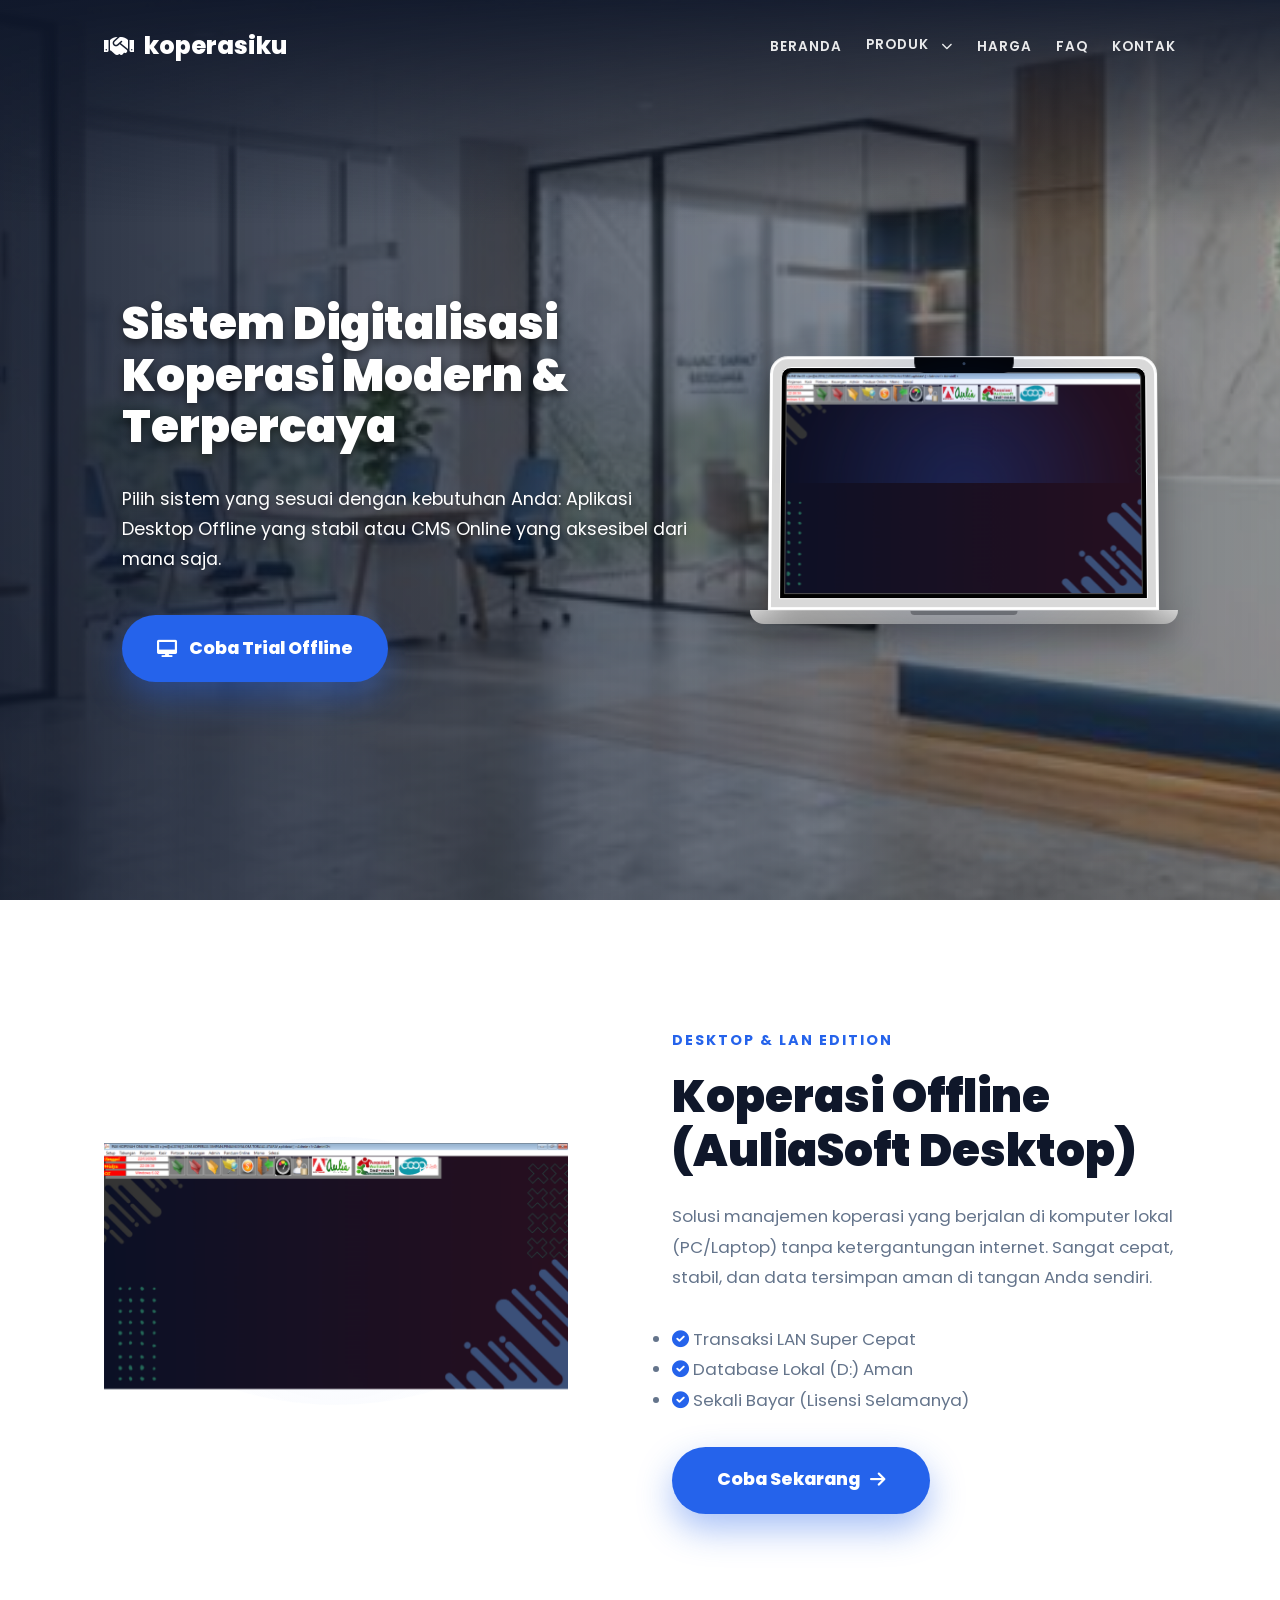
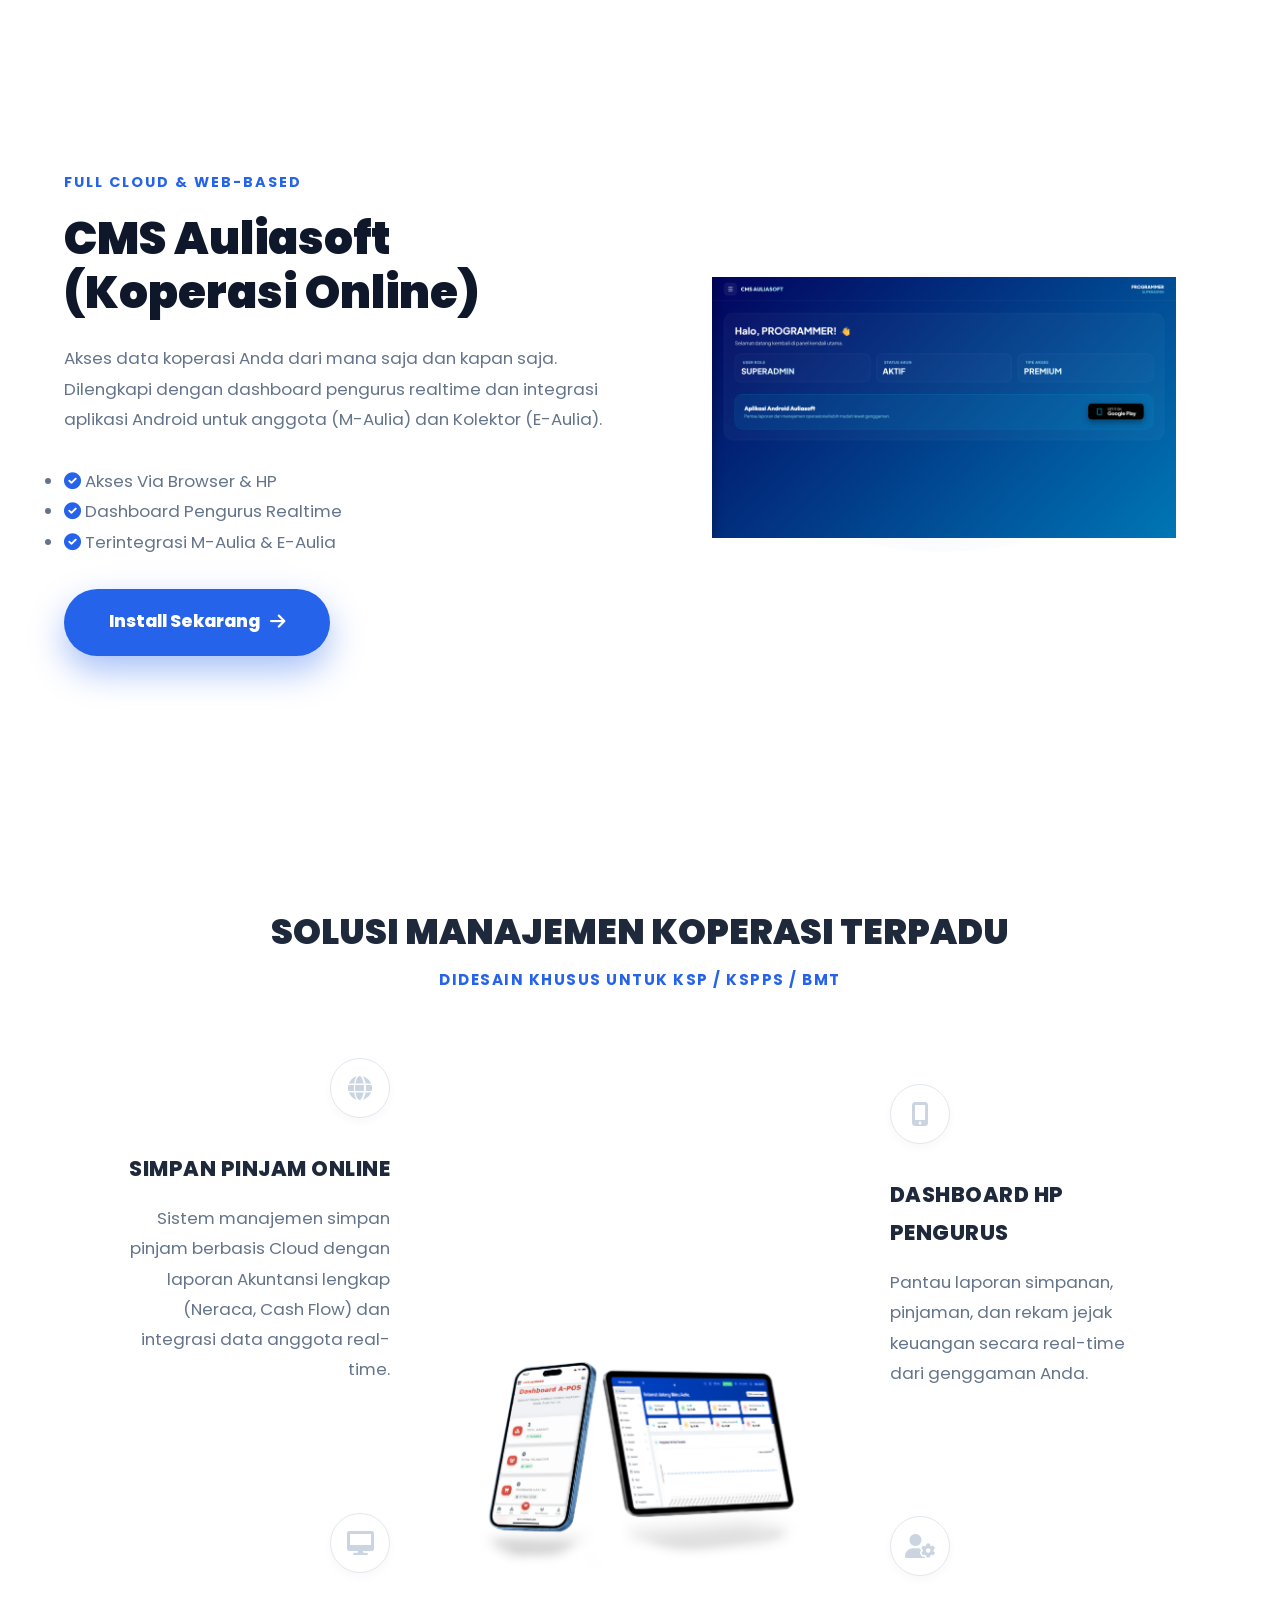
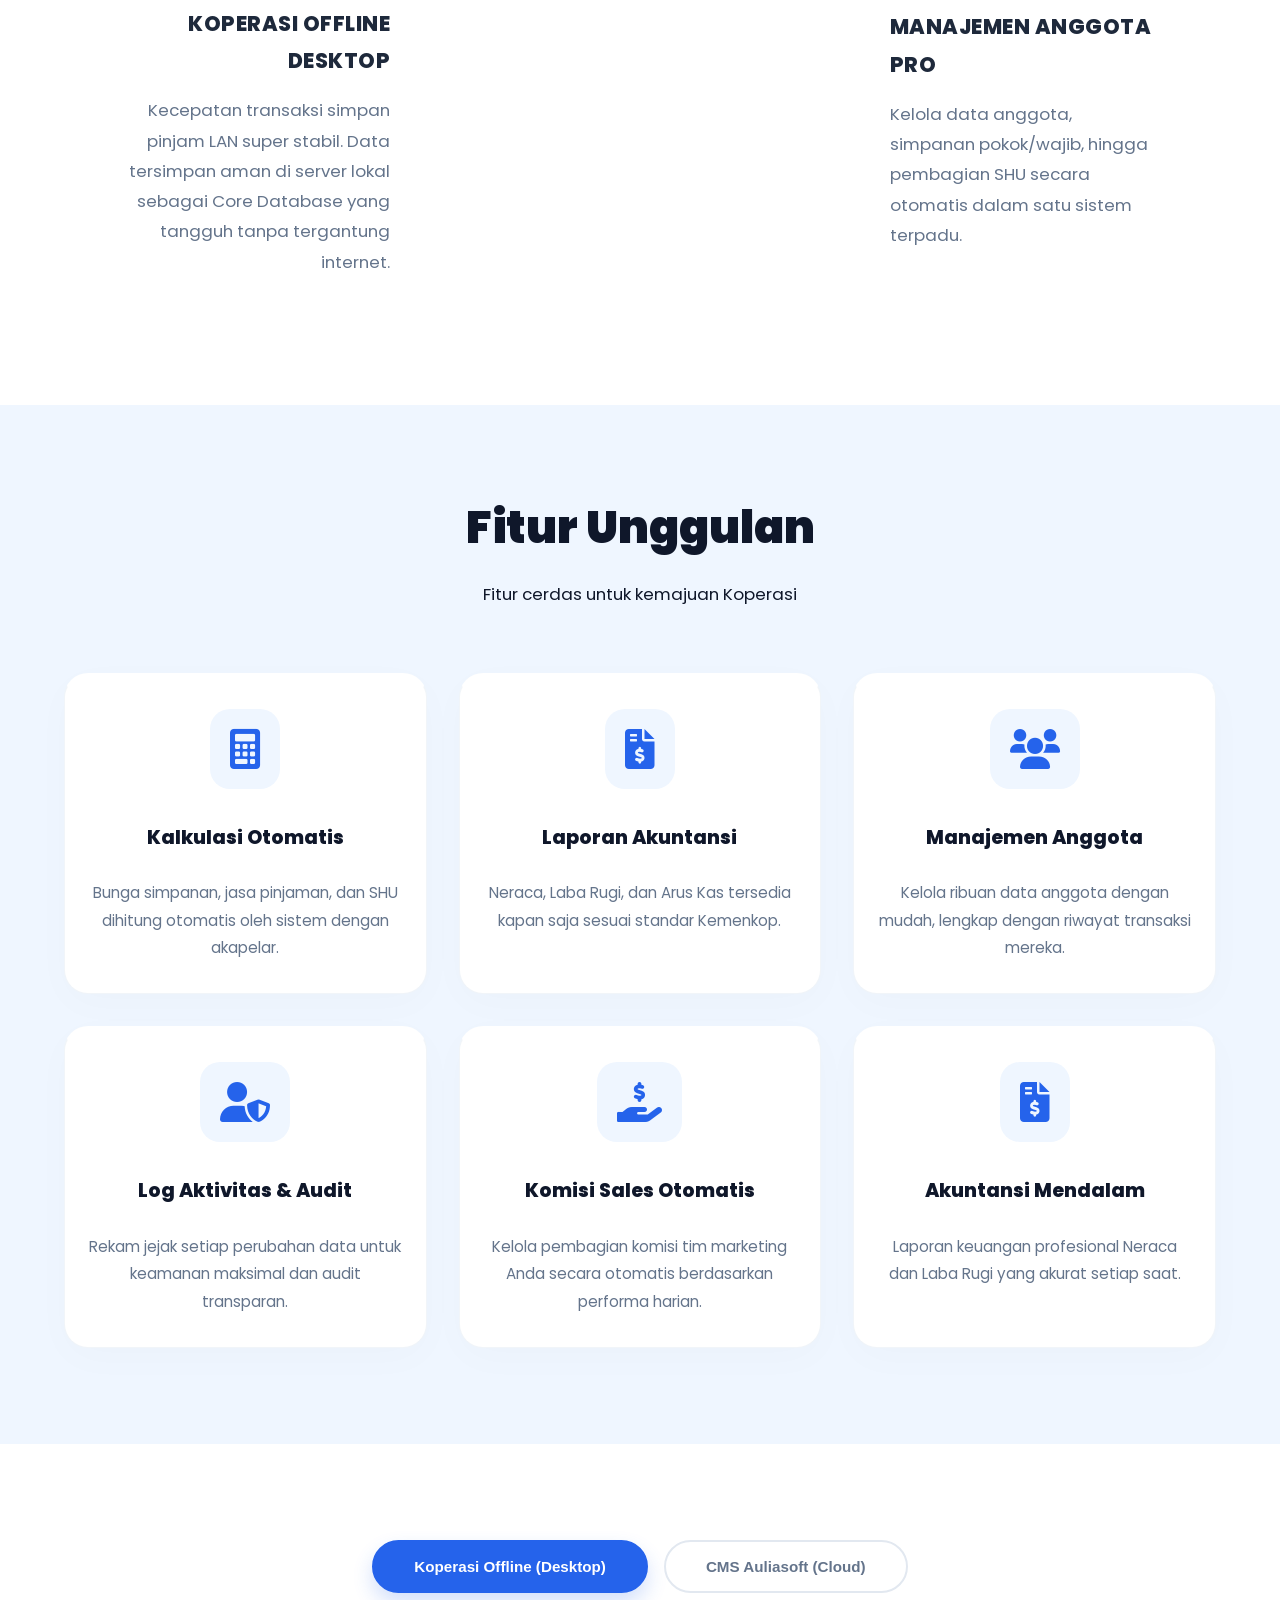
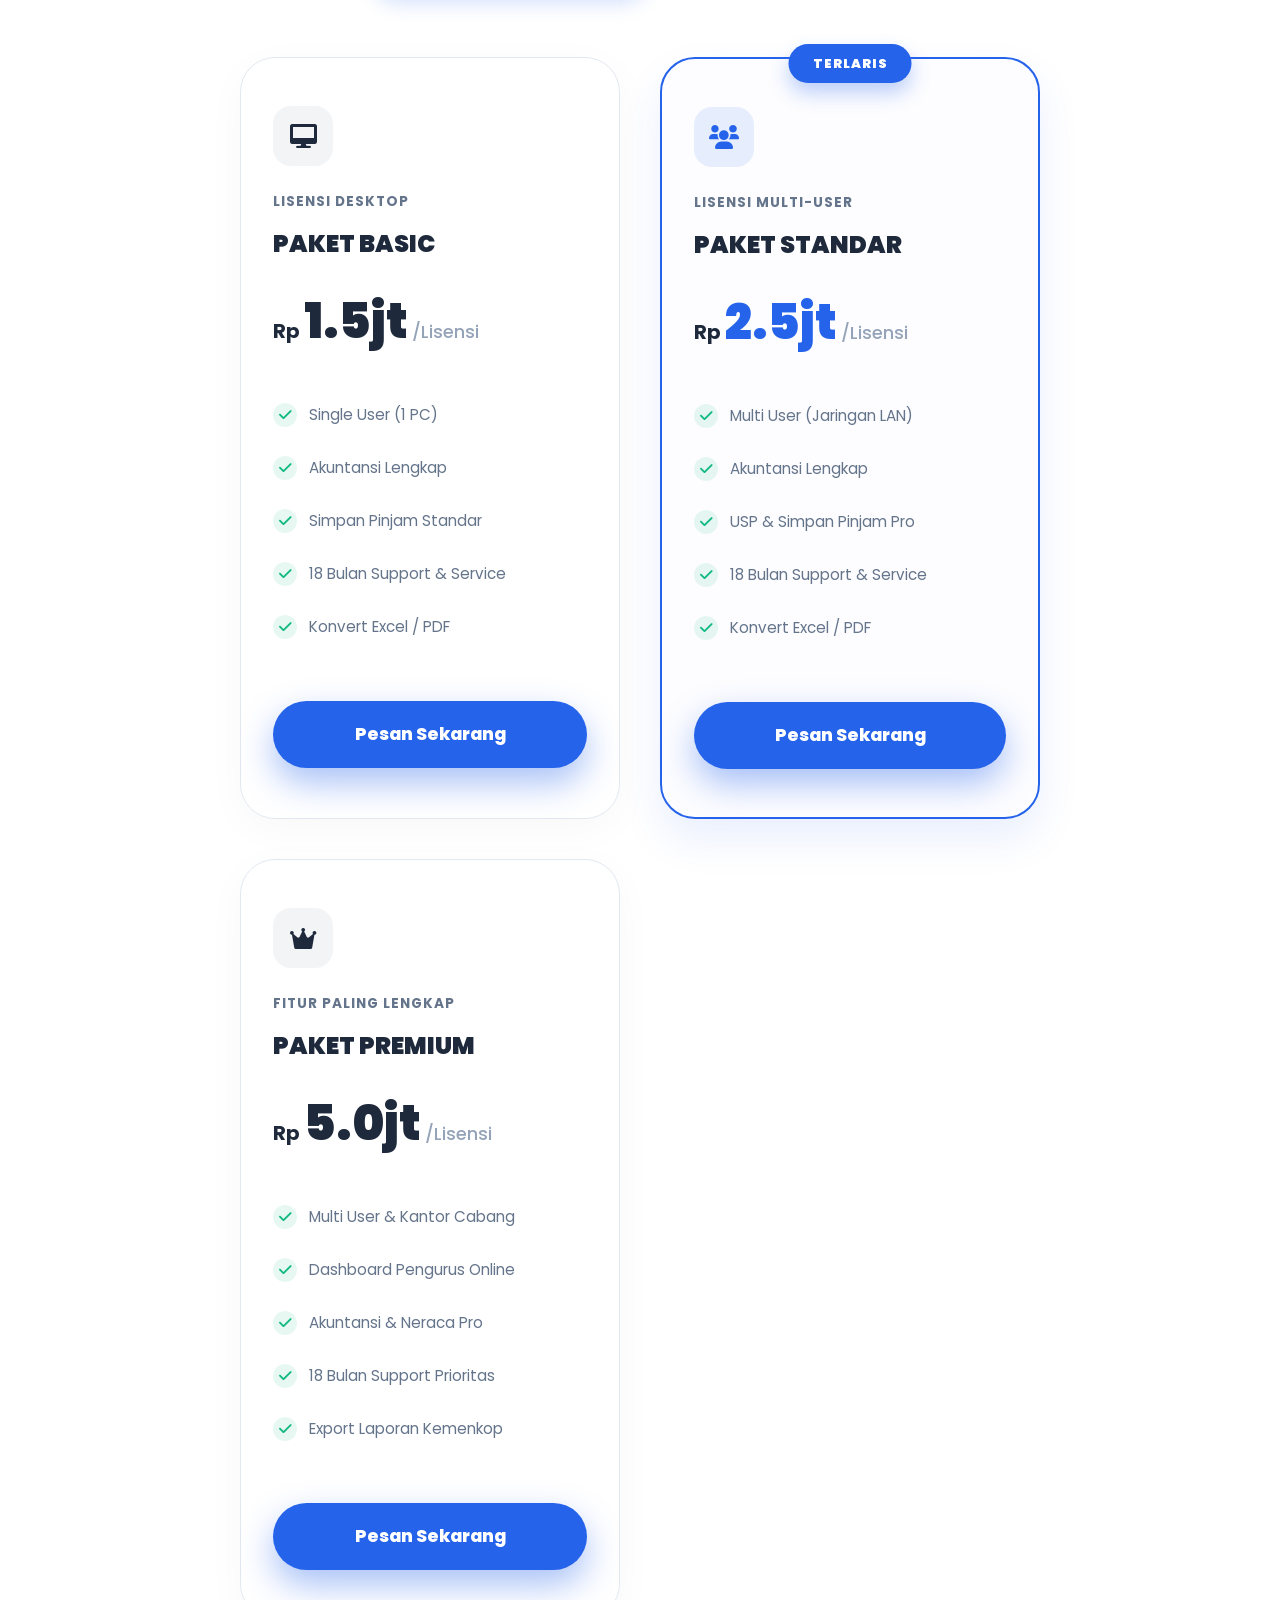
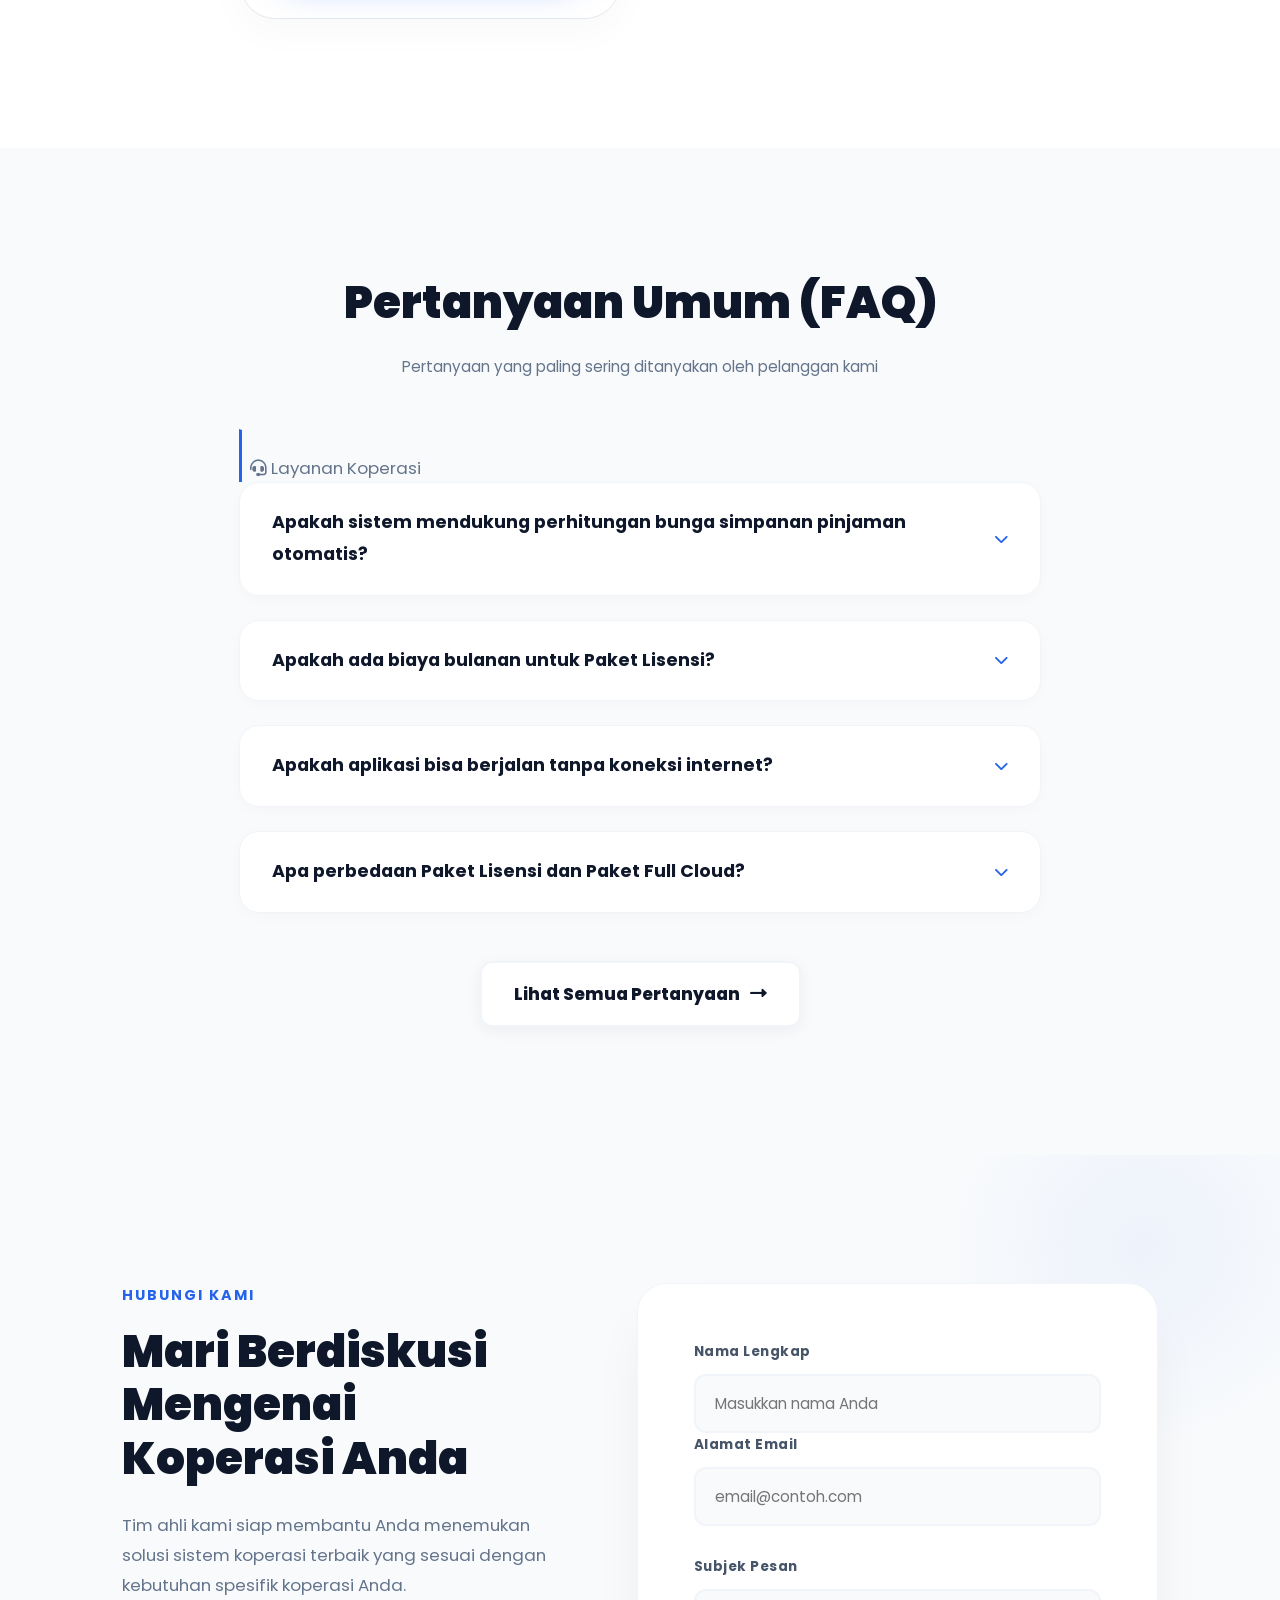
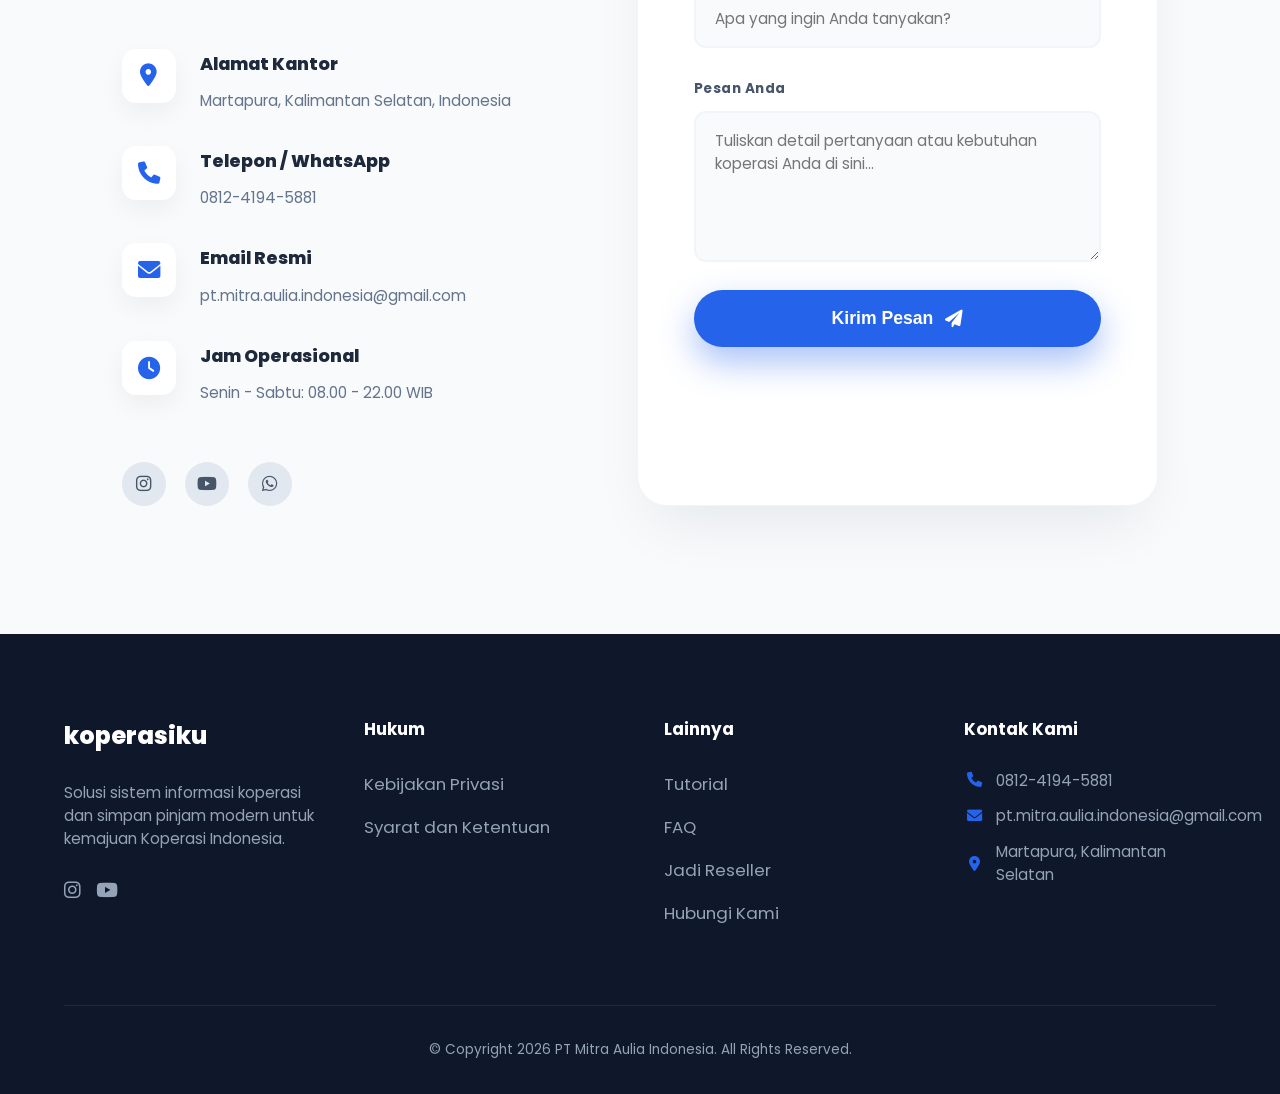
==== index.html @ 4be1fcaf "pembaharuan" ====
<!DOCTYPE html>
<html lang="id">

<head>
  <meta charset="UTF-8" />
  <meta name="viewport" content="width=device-width, initial-scale=1.0" />
  <title>Koperasi Digital - Solusi Manajemen KSP / KSPPS / BMT Modern</title>
  <meta name="description"
    content="Solusi Aplikasi Koperasi No. 1: Sistem Simpan Pinjam Online dan Software Koperasi Offline (Desktop/LAN). Kelola anggota, simpanan, pinjaman, dan laporan keuangan koperasi sesuai standar SAK-EP & Permenkop 2024." />
  <meta name="keywords"
    content="aplikasi koperasi, software simpan pinjam, sistem informasi koperasi, manajemen anggota koperasi, aplikasi bmt syariah, software koperasi terbaik" />
  <link href="https://fonts.googleapis.com/css2?family=Poppins:wght@300;400;500;600;700;800;900&display=swap"
    rel="stylesheet" />
  <link rel="stylesheet" href="https://cdnjs.cloudflare.com/ajax/libs/font-awesome/6.0.0/css/all.min.css" />
  <link rel="stylesheet" href="css/style.css" />
</head>

<body>
  <nav class="navbar navbar-fixed-top">
    <div class="container">
      <div class="navbar-header">
        <a href="#" class="navbar-brand">
          <span class="brand-text"><i class="fas fa-handshake"></i>koperasiku</span>
        </a>
        <div class="mobile-toggle" id="mobile-toggle">
          <i class="fas fa-bars"></i>
        </div>
      </div>

      <div class="collapse navbar-collapse" id="nav-collapse">
        <ul class="nav navbar-nav navbar-right">
          <li><a href="#home">Beranda</a></li>
          <li class="dropdown">
            <a href="#" class="dropdown-toggle" data-toggle="dropdown">Produk <i class="fas fa-chevron-down"></i></a>
            <ul class="dropdown-menu">
              <li><a href="pages/koperasi-offline.html">Koperasi Offline</a></li>
              <li><a href="pages/koperasi-online.html">CMS Auliasoft</a></li>
            </ul>
          </li>
          <li><a href="#harga">Harga</a></li>
          <li><a href="#faq">FAQ</a></li>
          <li><a href="#kontak-form">Kontak</a></li>

        </ul>
      </div>
    </div>
  </nav>

  <!-- Hero Section Redesign -->
  <section class="hero-new" id="home">
    <div class="hero-overlay"></div>
    <div class="container hero-container">
      <div class="hero-text-side">
        <h1 class="fade-in">Sistem Digitalisasi Koperasi Modern & Terpercaya</h1>
        <p class="fade-in delay-1">Pilih sistem yang sesuai dengan kebutuhan Anda: Aplikasi Desktop Offline yang stabil
          atau CMS Online yang aksesibel dari mana saja.</p>
        <div class="hero-btns fade-in delay-2" style="display: flex; gap: 20px; flex-wrap: wrap; margin-top: 1rem;">

          <a href="pages/koperasi-offline.html" class="btn-primary-glow" style="padding: 1.1rem 2.2rem;">
            <i class="fas fa-desktop"></i>
            <span>Coba Trial Offline</span>
          </a>
        </div>
      </div>
      <div class="hero-mockup-side fade-in delay-3">
        <div class="hero-mockup-hero">
          <div class="premium-laptop">
            <div class="laptop-screen">
              <div class="laptop-notch">
                <div class="laptop-camera"></div>
              </div>
              <div class="laptop-bezel">
                <div class="laptop-display">
                  <img src="img/offline-apps.png" alt="AuliaSoft Koperasi Offline Display">
                </div>
              </div>
            </div>
            <div class="laptop-base"></div>
            <div class="ambient-glow"></div>
          </div>
        </div>
      </div>
    </div>
  </section>

  <!-- Offline Section -->
  <section id="offline" class="split-section">
    <div class="container-flex">
      <div class="content-half fade-in">
        <div class="image-wrapper">
          <img src="img/offline-apps.png" alt="Aplikasi Koperasi Offline Desktop" class="mockup-isometric">
        </div>
      </div>
      <div class="content-half fade-in">
        <span class="section-subtitle">Desktop & LAN Edition</span>
        <h2 class="section-title">Koperasi Offline (AuliaSoft Desktop)</h2>
        <p>Solusi manajemen koperasi yang berjalan di komputer lokal (PC/Laptop) tanpa ketergantungan internet. Sangat
          cepat, stabil, dan data tersimpan aman di tangan Anda sendiri.
        </p>
        <ul class="list-check" style="margin-bottom: 2rem; color: #64748b;">
          <li><i class="fas fa-check-circle" style="color: var(--primary-color);"></i> Transaksi LAN Super Cepat</li>
          <li><i class="fas fa-check-circle" style="color: var(--primary-color);"></i> Database Lokal (D:) Aman</li>
          <li><i class="fas fa-check-circle" style="color: var(--primary-color);"></i> Sekali Bayar (Lisensi Selamanya)
          </li>
        </ul>
        <a href="pages/koperasi-offline.html" class="btn-primary-glow"
          style="background: var(--primary-color); color: white; padding: 1.1rem 2.8rem; border-radius: 50px; font-weight: 800; text-decoration: none; display: inline-flex; align-items: center; gap: 10px;">
          <span>Coba Sekarang</span>
          <i class="fas fa-arrow-right"></i>

        </a>
      </div>
    </div>
  </section>
  <section id="online" class="split-section" style="background: white;">
    <div class="container-flex">
      <div class="content-half fade-in">
        <span class="section-subtitle">Full Cloud & Web-Based</span>
        <h2 class="section-title">CMS Auliasoft (Koperasi Online)</h2>
        <p>Akses data koperasi Anda dari mana saja dan kapan saja. Dilengkapi dengan dashboard pengurus realtime dan
          integrasi aplikasi Android untuk anggota (M-Aulia) dan Kolektor (E-Aulia).
        </p>
        <ul class="list-check" style="margin-bottom: 2rem; color: #64748b;">
          <li><i class="fas fa-check-circle" style="color: var(--secondary-color);"></i> Akses Via Browser & HP</li>
          <li><i class="fas fa-check-circle" style="color: var(--secondary-color);"></i> Dashboard Pengurus Realtime
          </li>
          <li><i class="fas fa-check-circle" style="color: var(--secondary-color);"></i> Terintegrasi M-Aulia & E-Aulia
          </li>
        </ul>
        <a href="https://play.google.com/store/apps/details?id=com.cms.aulia&pli=1" target="_blank"
          class="btn-primary-glow"
          style="background: #2563eb; color: white; padding: 1.1rem 2.8rem; border-radius: 50px; font-weight: 800; text-decoration: none; display: inline-flex; align-items: center; gap: 10px;">
          <span>Install Sekarang</span>
          <i class="fas fa-arrow-right"></i>
        </a>
      </div>
      <div class="content-half fade-in">
        <div class="image-wrapper">
          <img src="img/cms-aulia.png" alt="CMS Auliasoft Online Dashboard" class="mockup-tablet">
        </div>
      </div>
    </div>
  </section>

  <!-- Fitur Utama Redesign -->
  <section id="fitur" class="features-center-layout">
    <div class="container">
      <div class="features-header">
        <h2 class="title-bold">SOLUSI MANAJEMEN KOPERASI TERPADU</h2>
        <p class="subtitle-blue">Didesain Khusus untuk KSP / KSPPS / BMT</p>
      </div>

      <div class="features-symmetric-grid">
        <!-- Left Side Features -->
        <div class="features-side left-align">
          <div class="feature-item-alt">
            <div class="fi-icon"><i class="fas fa-globe"></i></div>
            <div class="fi-text">
              <h4>SIMPAN PINJAM ONLINE</h4>
              <p>Sistem manajemen simpan pinjam berbasis Cloud dengan laporan Akuntansi lengkap (Neraca, Cash Flow)
                dan integrasi data anggota real-time.</p>
            </div>
          </div>
          <div class="feature-item-alt">
            <div class="fi-icon"><i class="fas fa-desktop"></i></div>
            <div class="fi-text">
              <h4>KOPERASI OFFLINE DESKTOP</h4>
              <p>Kecepatan transaksi simpan pinjam LAN super stabil. Data tersimpan aman di server lokal sebagai Core
                Database
                yang tangguh tanpa tergantung internet.</p>
            </div>
          </div>
        </div>

        <!-- Center Mockup Laptop -->
        <div class="features-mockup">
          <div class="image-wrapper">
            <img src="img/phone-tablet.png" alt="Solusi Koperasi Terpadu Auliasoft" class="mockup-tablet">
          </div>
        </div>

        <!-- Right Side Features -->
        <div class="features-side right-align">
          <div class="feature-item-alt">
            <div class="fi-icon"><i class="fas fa-mobile-screen-button"></i></div>
            <div class="fi-text">
              <h4>DASHBOARD HP PENGURUS</h4>
              <p>Pantau laporan simpanan, pinjaman, dan rekam jejak keuangan secara real-time dari genggaman Anda.</p>
            </div>
          </div>
          <div class="feature-item-alt">
            <div class="fi-icon"><i class="fas fa-user-gear"></i></div>
            <div class="fi-text">
              <h4>MANAJEMEN ANGGOTA PRO</h4>
              <p>Kelola data anggota, simpanan pokok/wajib, hingga pembagian SHU secara otomatis dalam satu sistem
                terpadu.</p>
            </div>
          </div>
        </div>
      </div>
    </div>
  </section>

  <!-- Fitur Lain -->
  <section id="fitur-lain" style="background: var(--bg-blue-light);">
    <h2 class="section-title" style="text-align: center;">Fitur Unggulan</h2>
    <p style="text-align: center; margin-bottom: 4rem;">Fitur cerdas untuk kemajuan Koperasi</p>
    <div class="features-grid small-features">
      <div class="feature-card">
        <i class="fas fa-calculator"></i>
        <h4>Kalkulasi Otomatis</h4>
        <p>Bunga simpanan, jasa pinjaman, dan SHU dihitung otomatis oleh sistem dengan akapelar.</p>
      </div>
      <div class="feature-card">
        <i class="fas fa-file-invoice-dollar"></i>
        <h4>Laporan Akuntansi</h4>
        <p>Neraca, Laba Rugi, dan Arus Kas tersedia kapan saja sesuai standar Kemenkop.</p>
      </div>
      <div class="feature-card">
        <i class="fas fa-users"></i>
        <h4>Manajemen Anggota</h4>
        <p>Kelola ribuan data anggota dengan mudah, lengkap dengan riwayat transaksi mereka.</p>
      </div>
      <div class="feature-card">
        <i class="fas fa-user-shield"></i>
        <h4>Log Aktivitas & Audit</h4>
        <p>Rekam jejak setiap perubahan data untuk keamanan maksimal dan audit transparan.</p>
      </div>
      <div class="feature-card">
        <i class="fas fa-hand-holding-dollar"></i>
        <h4>Komisi Sales Otomatis</h4>
        <p>Kelola pembagian komisi tim marketing Anda secara otomatis berdasarkan performa harian.</p>
      </div>
      <div class="feature-card">
        <i class="fas fa-file-invoice-dollar"></i>
        <h4>Akuntansi Mendalam</h4>
        <p>Laporan keuangan profesional Neraca dan Laba Rugi yang akurat setiap saat.</p>
      </div>
    </div>
  </section>

  <!-- Harga Section -->
  <section id="harga">
    <div class="container">
      <div class="pricing-tabs">
        <button class="tab-btn active" data-tab="tab-offline">Koperasi Offline (Desktop)</button>
        <button class="tab-btn" data-tab="tab-online">CMS Auliasoft (Cloud)</button>
      </div>

      <!-- Grid Koperasi Offline -->
      <div class="pricing-grid active" id="tab-offline">
        <!-- Paket BASIC -->
        <div class="price-card fade-in">
          <div class="price-header">
            <div class="price-icon-box" style="background: rgba(30, 41, 59, 0.05); color: #1e293b;">
              <i class="fas fa-desktop"></i>
            </div>
            <span class="price-category">Lisensi Desktop</span>
            <h3>PAKET BASIC</h3>
          </div>
          <div class="price-body">
            <div class="price-amount">
              <span class="currency">Rp</span>
              <span class="value">1.5jt</span>
              <span class="period">/Lisensi</span>
            </div>
            <ul class="price-features">
              <li><i class="fas fa-check"></i> Single User (1 PC)</li>
              <li><i class="fas fa-check"></i> Akuntansi Lengkap</li>
              <li><i class="fas fa-check"></i> Simpan Pinjam Standar</li>
              <li><i class="fas fa-check"></i> 18 Bulan Support & Service</li>
              <li><i class="fas fa-check"></i> Konvert Excel / PDF</li>
            </ul>
          </div>
          <div class="price-footer">
            <a href="https://wa.me/6281241945881?text=Halo%20Auliasoft,%20saya%20ingin%20pesan%20Paket%20Koperasi%20Offline%20BASIC."
              class="btn-primary-glow" style="width: 100%;">
              <span>Pesan Sekarang</span>
            </a>
          </div>
        </div>

        <!-- Paket STANDAR -->
        <div class="price-card featured fade-in">
          <div class="popular-badge">TERLARIS</div>
          <div class="price-header">
            <div class="price-icon-box" style="background: rgba(37, 99, 235, 0.1); color: var(--primary-color);">
              <i class="fas fa-users"></i>
            </div>
            <span class="price-category">Lisensi Multi-User</span>
            <h3>PAKET STANDAR</h3>
          </div>
          <div class="price-body">
            <div class="price-amount">
              <span class="currency">Rp</span>
              <span class="value">2.5jt</span>
              <span class="period">/Lisensi</span>
            </div>
            <ul class="price-features">
              <li><i class="fas fa-check"></i> Multi User (Jaringan LAN)</li>
              <li><i class="fas fa-check"></i> Akuntansi Lengkap</li>
              <li><i class="fas fa-check"></i> USP & Simpan Pinjam Pro</li>
              <li><i class="fas fa-check"></i> 18 Bulan Support & Service</li>
              <li><i class="fas fa-check"></i> Konvert Excel / PDF</li>
            </ul>
          </div>
          <div class="price-footer">
            <a href="https://wa.me/6281241945881?text=Halo%20Auliasoft,%20saya%20ingin%20pesan%20Paket%20Koperasi%20Offline%20STANDAR."
              class="btn-primary-glow" style="width: 100%;">
              <span>Pesan Sekarang</span>
            </a>
          </div>
        </div>

        <!-- Paket PREMIUM -->
        <div class="price-card fade-in">
          <div class="price-header">
            <div class="price-icon-box" style="background: rgba(30, 41, 59, 0.05); color: #1e293b;">
              <i class="fas fa-crown"></i>
            </div>
            <span class="price-category">Fitur Paling Lengkap</span>
            <h3>PAKET PREMIUM</h3>
          </div>
          <div class="price-body">
            <div class="price-amount">
              <span class="currency">Rp</span>
              <span class="value">5.0jt</span>
              <span class="period">/Lisensi</span>
            </div>
            <ul class="price-features">
              <li><i class="fas fa-check"></i> Multi User & Kantor Cabang</li>
              <li><i class="fas fa-check"></i> Dashboard Pengurus Online</li>
              <li><i class="fas fa-check"></i> Akuntansi & Neraca Pro</li>
              <li><i class="fas fa-check"></i> 18 Bulan Support Prioritas</li>
              <li><i class="fas fa-check"></i> Export Laporan Kemenkop</li>
            </ul>
          </div>
          <div class="price-footer">
            <a href="https://wa.me/6281241945881?text=Halo%20Auliasoft,%20saya%20ingin%20pesan%20Paket%20Koperasi%20Offline%20PREMIUM."
              class="btn-primary-glow" style="width: 100%;">
              <span>Pesan Sekarang</span>
            </a>
          </div>
        </div>
      </div>

      <!-- Grid CMS Auliasoft -->
      <div class="pricing-grid" id="tab-online">
        <!-- Dashboard Monitoring -->
        <div class="price-card fade-in">
          <div class="price-header">
            <div class="price-icon-box" style="background: rgba(30, 41, 59, 0.05); color: #1e293b;">
              <i class="fas fa-chart-line"></i>
            </div>
            <span class="price-category">Monitoring Realtime</span>
            <h3>WEB DASHBOARD</h3>
          </div>
          <div class="price-body">
            <div class="price-amount">
              <span class="currency">Rp</span>
              <span class="value">300rb</span>
              <span class="period">/Tahun</span>
            </div>
            <ul class="price-features">
              <li><i class="fas fa-check"></i> Sinkronisasi Laporan Lokal</li>
              <li><i class="fas fa-check"></i> Pantau via Web & Browser</li>
              <li><i class="fas fa-check"></i> Dashboard Pengurus Realtime</li>
              <li><i class="fas fa-check"></i> Login Owner/Owner HP</li>
              <li><i class="fas fa-check"></i> Keamanan Data Cloud SSL</li>
            </ul>
          </div>
          <div class="price-footer">
            <a href="https://wa.me/6281241945881?text=Halo%20Auliasoft,%20saya%20ingin%20langganan%20CMS%20Dashboard%20Monitoring."
              class="btn-primary-glow" style="width: 100%;">
              <span>Mulai Berlangganan</span>
            </a>
          </div>
        </div>

        <!-- Full Cloud Package -->
        <div class="price-card featured fade-in">
          <div class="popular-badge">REKOMENDASI</div>
          <div class="price-header">
            <div class="price-icon-box" style="background: rgba(37, 99, 235, 0.1); color: var(--primary-color);">
              <i class="fas fa-cloud-upload-alt"></i>
            </div>
            <span class="price-category">Layanan Cloud Lengkap</span>
            <h3>ONLINE HUB PRO</h3>
          </div>
          <div class="price-body">
            <div class="price-amount">
              <span class="currency">Rp</span>
              <span class="value">600rb</span>
              <span class="period">/Tahun</span>
            </div>
            <ul class="price-features">
              <li><i class="fas fa-check"></i> <b>Menu Operasional:</b> Buku 16 Lengkap</li>
              <li><i class="fas fa-check"></i> <b>Daftar Laporan:</b> Sync Lokal & G-Drive</li>
              <li><i class="fas fa-check"></i> Dashboard Pengurus Realtime</li>
              <li><i class="fas fa-check"></i> Integrasi M-Aulia & E-Aulia</li>
              <li><i class="fas fa-check"></i> Backup Otomatis & Support 24/7</li>
            </ul>
          </div>
          <div class="price-footer">
            <a href="https://wa.me/6281241945881?text=Halo%20Auliasoft,%20saya%20ingin%20langganan%20Paket%20Online%20Hub%20Pro."
              class="btn-primary-glow" style="width: 100%; filter: hue-rotate(15deg);">
              <span>Mulai Berlangganan</span>
            </a>
          </div>
        </div>
      </div>

      <!-- Akses Cepat Pelanggan CMS (Mobile & Web) -->
      <div class="cms-access-container fade-in" id="cms-access-box"
        style="display: none; margin-top: 3rem; text-align: center;">
        <div
          style="background: rgba(37, 99, 235, 0.05); padding: 2rem; border-radius: 24px; border: 1px dashed var(--primary-color);">
          <h4 style="color: var(--primary-color); margin-bottom: 0.5rem; font-weight: 800;">SUDAH JADI PELANGGAN?</h4>
          <p style="font-size: 0.9rem; color: #64748b; margin-bottom: 1.5rem;">Akses sistem Anda langsung melalui Web
            Browser atau Aplikasi Mobile</p>
          <div style="display: flex; justify-content: center; gap: 1rem; flex-wrap: wrap;">
            <a href="https://cms.auliasoft.com/" target="_blank" class="btn-outline-primary"
              style="padding: 0.8rem 1.5rem; border-radius: 50px; font-weight: 700; text-decoration: none; display: flex; align-items: center; gap: 8px;">
              <i class="fas fa-globe"></i> Masuk Web Dashboard
            </a>
            <a href="https://play.google.com/store/apps/details?id=com.cms.aulia" target="_blank"
              class="btn-outline-primary"
              style="padding: 0.8rem 1.5rem; border-radius: 50px; font-weight: 700; text-decoration: none; display: flex; align-items: center; gap: 8px;">
              <i class="fab fa-google-play"></i> Download App Android
            </a>
          </div>
        </div>
      </div>
    </div>
  </section>

  <!-- FAQ Preview Section -->
  <section id="faq">
    <div class="container container-faq">
      <h2 class="section-title text-center">Pertanyaan Umum (FAQ)</h2>
      <p style="text-align: center; color: var(--text-muted); margin-bottom: 3rem; font-size: 0.95rem;">Pertanyaan yang
        paling sering ditanyakan oleh pelanggan kami</p>
      <div class="faq-accordion">
        <div class="faq-category">
          <p class="faq-category-title"><i class="fas fa-headset"></i> Layanan Koperasi</p>
          <div class="faq-accordion">
            <details>
              <summary>
                Apakah sistem mendukung perhitungan bunga simpanan pinjaman otomatis? <i
                  class="fas fa-chevron-down"></i>
              </summary>
              <p>Ya, sistem koperasiku mendukung perhitungan bunga simpanan (bulanan/harian) dan pinjaman
                (flat/efektif/anuitas)
                secara otomatis sesuai parameter yang ditentukan pengurus.</p>
            </details>
          </div>
        </div>
        <details>
          <summary>
            Apakah ada biaya bulanan untuk Paket Lisensi?
            <i class="fas fa-chevron-down"></i>
          </summary>
          <p>Tidak ada. Paket Lisensi (BASIC, STANDAR, atau PREMIUM) adalah sistem "Sekali Bayar" untuk lisensi
            selamanya. Anda
            hanya perlu membayar biaya tambahan jika ingin berlangganan layanan Cloud Add-on tahunan.</p>
        </details>
        <details>
          <summary>
            Apakah aplikasi bisa berjalan tanpa koneksi internet?
            <i class="fas fa-chevron-down"></i>
          </summary>
          <p>Ya, untuk paket Lisensi Offline/LAN, aplikasi berjalan sepenuhnya secara lokal. Internet hanya dibutuhkan
            saat aktivasi pertama kali atau jika Anda menggunakan fitur Cloud Add-on.</p>
        </details>
        <details>
          <summary>
            Apa perbedaan Paket Lisensi dan Paket Full Cloud?
            <i class="fas fa-chevron-down"></i>
          </summary>
          <p>Paket Lisensi (Desktop Offline/LAN) adalah bayar sekali, berjalan di komputer lokal Anda. Paket Cloud
            (A-POS/E-POS) adalah
            sewa bulanan, berbasis web penuh dan bisa diakses dari mana saja menggunakan HP, laptop, atau tablet.</p>
        </details>
      </div>

      <!-- CTA to Full FAQ Page -->
      <div style="text-align: center; margin-top: 3rem;">
        <a href="pages/faq.html" class="btn-simple"
          style="display: inline-flex; align-items: center; gap: 10px; margin: 0 auto;">
          Lihat Semua Pertanyaan <i class="fas fa-long-arrow-alt-right"></i>
        </a>
      </div>
    </div>
  </section>

  <!-- Kontak Form Section Redesign -->
  <section id="kontak-form">
    <div class="container">
      <div class="contact-wrapper">
        <!-- Left Side: Contact Info -->
        <div class="contact-info">
          <span class="section-subtitle">Hubungi Kami</span>
          <h2 class="section-title">Mari Berdiskusi Mengenai Koperasi Anda</h2>
          <p class="contact-description">Tim ahli kami siap membantu Anda menemukan solusi sistem koperasi terbaik yang
            sesuai dengan kebutuhan spesifik koperasi Anda.</p>

          <div class="info-items">
            <div class="info-item">
              <div class="info-icon"><i class="fas fa-location-dot"></i></div>
              <div class="info-text">
                <h4>Alamat Kantor</h4>
                <p>Martapura, Kalimantan Selatan, Indonesia</p>
              </div>
            </div>
            <div class="info-item">
              <div class="info-icon"><i class="fas fa-phone"></i></div>
              <div class="info-text">
                <h4>Telepon / WhatsApp</h4>
                <p>0812-4194-5881</p>
              </div>
            </div>
            <div class="info-item">
              <div class="info-icon"><i class="fas fa-envelope"></i></div>
              <div class="info-text">
                <h4>Email Resmi</h4>
                <p>pt.mitra.aulia.indonesia@gmail.com</p>
              </div>
            </div>
            <div class="info-item">
              <div class="info-icon"><i class="fas fa-clock"></i></div>
              <div class="info-text">
                <h4>Jam Operasional</h4>
                <p>Senin - Sabtu: 08.00 - 22.00 WIB</p>
              </div>
            </div>
          </div>

          <div class="social-links-contact">
            <a href="https://www.instagram.com/auliasoft/" target="_blank"><i class="fab fa-instagram"></i></a>
            <a href="https://www.youtube.com/@auliasoftchannel3554" target="_blank"><i class="fab fa-youtube"></i></a>
            <a href="https://wa.me/6281241945881" target="_blank"><i class="fab fa-whatsapp"></i></a>
          </div>
        </div>

        <!-- Right Side: Contact Form -->
        <div class="contact-form-container">
          <form class="premium-contact-form">
            <div class="form-row">
              <div class="form-group-alt">
                <label>Nama Lengkap</label>
                <input type="text" placeholder="Masukkan nama Anda" required>
              </div>
              <div class="form-group-alt">
                <label>Alamat Email</label>
                <input type="email" placeholder="email@contoh.com" required>
              </div>
            </div>
            <div class="form-group-alt">
              <label>Subjek Pesan</label>
              <input type="text" placeholder="Apa yang ingin Anda tanyakan?" required>
            </div>
            <div class="form-group-alt">
              <label>Pesan Anda</label>
              <textarea placeholder="Tuliskan detail pertanyaan atau kebutuhan koperasi Anda di sini..." rows="5"
                required></textarea>
            </div>
            <button type="submit" class="btn-primary-glow">
              <span>Kirim Pesan</span>
              <i class="fas fa-paper-plane"></i>
            </button>
          </form>
        </div>
      </div>
    </div>
  </section>


  <!-- Footer / Kontak -->
  <footer id="kontak">
    <div class="footer-grid">
      <div class="footer-section">
        <h4 style="color: white; font-weight: 800; font-size: 1.5rem;">koperasiku</h4>
        <p>Solusi sistem informasi koperasi dan simpan pinjam modern untuk kemajuan Koperasi Indonesia.</p>
        <div class="social-icons" style="margin-top: 1.5rem;">
          <a href="https://www.instagram.com/auliasoft/"><i class="fab fa-instagram"></i></a>
          <a href="https://www.youtube.com/@auliasoftchannel3554"><i class="fab fa-youtube"></i></a>
        </div>
      </div>
      <div class="footer-section">
        <h4>Hukum</h4>
        <ul class="footer-links">
          <li><a href="pages/kebijakan-privasi.html">Kebijakan Privasi</a></li>
          <li><a href="pages/syarat-ketentuan.html">Syarat dan Ketentuan</a></li>
        </ul>
      </div>
      <div class="footer-section">
        <h4>Lainnya</h4>
        <ul class="footer-links">
          <li><a href="https://panduan.auliasoft.com/" target="_blank">Tutorial</a></li>
          <li><a href="pages/faq.html">FAQ</a></li>
          <li><a href="#">Jadi Reseller</a></li>
          <li><a href="#kontak-form">Hubungi Kami</a></li>
        </ul>
      </div>
      <div class="footer-section">
        <h4>Kontak Kami</h4>
        <p><i class="fas fa-phone"></i> 0812-4194-5881</p>
        <p><i class="fas fa-envelope"></i>pt.mitra.aulia.indonesia@gmail.com</p>
        <p><i class="fas fa-location-dot"></i> Martapura, Kalimantan Selatan</p>
      </div>
    </div>
    <div class="footer-bottom">
      <p>&copy; Copyright 2026 PT Mitra Aulia Indonesia. All Rights Reserved.</p>
    </div>
  </footer>

  <script src="js/script.js"></script>
</body>

</html>
---- css/style.css ----
:root {
  --primary-color: #2563eb;
  /* Pro Blue accent */
  --secondary-color: #2563eb;
  --text-dark: #0f172a;
  --text-muted: #64748b;
  --bg-light: #f8fafc;
  --bg-blue-light: #eff6ff;
  --white: #ffffff;
  --transition: all 0.4s cubic-bezier(0.16, 1, 0.3, 1);
}

* {
  margin: 0;
  padding: 0;
  box-sizing: border-box;
}

body {
  font-family: 'Poppins', sans-serif;
  color: var(--text-dark);
  font-size: 1.05rem;
  /* Base font size improved */
  line-height: 1.8;
  overflow-x: hidden;
  background-color: var(--white);
  -webkit-font-smoothing: antialiased;
  -moz-osx-font-smoothing: grayscale;
}

.text-center {
  text-align: center !important;
}

.container {
  max-width: 1200px;
  margin: 0 auto;
  padding: 0 5%;
  width: 100%;
}

/* Global Reveal Animations System */
.fade-in {
  opacity: 0;
  animation: revealUp 0.8s cubic-bezier(0.16, 1, 0.3, 1) forwards;
  will-change: transform, opacity;
}

.delay-1 {
  animation-delay: 0.15s;
}

.delay-2 {
  animation-delay: 0.3s;
}

.delay-3 {
  animation-delay: 0.45s;
}

.delay-4 {
  animation-delay: 0.6s;
}

@keyframes revealUp {
  from {
    opacity: 0;
    transform: translateY(30px);
  }

  to {
    opacity: 1;
    transform: translateY(0);
  }
}

/* Header standard Koperasiku */
/* Navbar Redesign */
.navbar-fixed-top {
  position: fixed;
  top: 0;
  width: 100%;
  z-index: 2000;
  padding: 1.5rem 0;
  transition: all 0.4s;
  background: transparent;
}

.navbar-fixed-top.scrolled {
  background: rgba(255, 255, 255, 0.95);
  backdrop-filter: blur(10px);
  padding: 0.8rem 0;
  box-shadow: 0 4px 20px rgba(0, 0, 0, 0.1);
}

.navbar .container {
  display: flex;
  justify-content: space-between;
  align-items: center;
  max-width: 1200px;
  margin: 0 auto;
  padding: 0 5%;
  width: 100%;
}

.navbar-header {
  display: flex;
  justify-content: space-between;
  align-items: center;
}

.navbar-brand {
  text-decoration: none !important;
  display: flex;
  align-items: center;
}

.brand-text {
  font-size: 1.5rem;
  /* Reduced from 1.8rem for better balance */
  font-weight: 800;
  color: white;
  text-decoration: none !important;
  display: flex;
  align-items: center;
  gap: 10px;
  border-bottom: none !important;
  /* Ensure no border underline */
  outline: none !important;
}

.brand-text i {
  display: flex;
  align-items: center;
}

.navbar-fixed-top.scrolled .brand-text {
  color: var(--primary-color);
}

/* Mobile Toggle */
.mobile-toggle {
  display: none;
  font-size: 1.5rem;
  color: white;
  cursor: pointer;
  transition: var(--transition);
}

.scrolled .mobile-toggle {
  color: var(--text-dark);
}

.navbar-fixed-top.menu-active .mobile-toggle,
.navbar-fixed-top.menu-active .brand-text {
  color: var(--text-dark) !important;
}

.navbar-header {
  position: relative;
  z-index: 2001;
  /* Above the overlay */
}

.navbar-nav {
  display: flex;
  list-style: none;
  gap: 1.5rem;
  align-items: center;
  margin: 0;
  /* Reset margin */
  padding: 0;
}

.navbar-nav a {
  text-decoration: none;
  color: rgba(255, 255, 255, 0.9);
  font-weight: 600;
  font-size: 0.85rem;
  text-transform: uppercase;
  letter-spacing: 1px;
  transition: color 0.3s;
}

.navbar-fixed-top.scrolled .navbar-nav a {
  color: var(--text-dark);
}

.navbar-nav a:hover,
.navbar-nav li.active > a,
.navbar-nav li.dropdown:hover > a {
  color: var(--primary-color) !important;
}

/* Dropdown Styles */
.dropdown {
  position: relative;
}

.dropdown-menu {
  position: absolute;
  top: 100%;
  left: 0;
  background: white;
  min-width: 220px;
  box-shadow: 0 10px 30px rgba(0, 0, 0, 0.1);
  border-radius: 12px;
  padding: 0.8rem 0;
  opacity: 0;
  visibility: hidden;
  transform: translateY(15px);
  transition: all 0.3s cubic-bezier(0.16, 1, 0.3, 1);
  list-style: none;
  z-index: 1000;
  border: 1px solid #f1f5f9;
}

.dropdown:hover .dropdown-menu {
  opacity: 1;
  visibility: visible;
  transform: translateY(0);
}

.dropdown-menu li {
  width: 100%;
}

.dropdown-menu li a {
  padding: 0.7rem 1.5rem;
  display: block;
  color: var(--text-dark) !important;
  font-size: 0.85rem;
  font-weight: 500;
  text-transform: none;
  letter-spacing: 0;
  transition: all 0.2s;
}

.dropdown-menu li a:hover {
  background: var(--bg-blue-light);
  color: var(--primary-color) !important;
  padding-left: 1.8rem;
}

.dropdown-toggle {
  display: flex;
  align-items: center;
  gap: 8px;
  cursor: pointer;
}

.dropdown-toggle i {
  font-size: 0.7rem;
  transition: transform 0.3s;
}

.dropdown:hover .dropdown-toggle i {
  transform: rotate(180deg);
}

/* Mobile Dropdown */
@media (max-width: 991px) {
  .dropdown-menu {
    position: static;
    opacity: 1;
    visibility: visible;
    transform: none;
    box-shadow: none;
    background: transparent;
    border: none;
    padding: 0 0 0 1rem;
    display: none; /* Hidden by default on mobile, toggled via JS or active class */
  }

  .dropdown.open .dropdown-menu {
    display: block;
  }
  
  .navbar-nav {
    flex-direction: column;
    align-items: flex-start;
    width: 100%;
  }
}

/* Hero New Redesign */
/* Ultra-Premium Monitor Mockup */
/* Premium Laptop Mockup (Silver Edition) */
.premium-laptop {
  position: relative;
  width: 100%;
  max-width: 700px;
  margin: 0 auto;
  perspective: 2000px;
  transform-style: preserve-3d;
  animation: ultraFloat 8s ease-in-out infinite;
}

.laptop-screen {
  position: relative;
  background: #d9d9d9; /* Silver/Light Gray */
  padding: 10px;
  border-radius: 18px 18px 0 0;
  border: 1px solid rgba(255, 255, 255, 0.8);
  box-shadow: 
    0 20px 40px rgba(0, 0, 0, 0.3),
    inset 0 0 0 2px rgba(255, 255, 255, 1); /* White Outline */
  transform: rotateX(5deg);
  z-index: 2;
}

.laptop-bezel {
  background: #000;
  padding: 4px;
  border-radius: 10px 10px 0 0;
  position: relative;
  overflow: hidden;
  border: 1px solid #ffffff; /* Explicit white outline on bezel */
}

.laptop-notch {
  position: absolute;
  top: 0;
  left: 50%;
  transform: translateX(-50%);
  width: 100px;
  height: 16px;
  background: #000;
  border-bottom-left-radius: 10px;
  border-bottom-right-radius: 10px;
  z-index: 3;
}

.laptop-camera {
  position: absolute;
  top: 5px;
  left: 50%;
  transform: translateX(-50%);
  width: 3px;
  height: 3px;
  background: #334155;
  border-radius: 50%;
}

.laptop-display {
  position: relative;
  background: #000;
  border-radius: 6px 6px 0 0;
  overflow: hidden;
  aspect-ratio: 16 / 10;
  border: 1px solid rgba(255, 255, 255, 0.3);
}

.laptop-display img {
  width: 100%;
  height: 100%;
  object-fit: cover;
  display: block;
}

.laptop-base {
  position: relative;
  width: 110%;
  height: 14px;
  background: linear-gradient(to bottom, #d9d9d9, #bcbcbc);
  margin-left: -5%;
  border-radius: 0 0 20px 20px;
  box-shadow: 0 10px 30px rgba(0, 0, 0, 0.3);
  z-index: 1;
  border-top: 1px solid rgba(255, 255, 255, 0.5);
}

.laptop-base::after {
  content: '';
  position: absolute;
  top: 0;
  left: 50%;
  transform: translateX(-50%);
  width: 25%;
  height: 5px;
  background: rgba(0, 0, 0, 0.1);
  border-radius: 0 0 10px 10px;
}

.laptop-base::after {
  content: '';
  position: absolute;
  top: 0;
  left: 50%;
  transform: translateX(-50%);
  width: 25%;
  height: 4px;
  background: rgba(0, 0, 0, 0.3);
  border-radius: 0 0 10px 10px;
}

.ambient-glow {
  position: absolute;
  top: 50%;
  left: 50%;
  transform: translate(-50%, -50%);
  width: 120%;
  /* Increased size */
  height: 120%;
  background: radial-gradient(circle, rgba(37, 99, 235, 0.25) 0%, transparent 60%);
  /* Strengthened opacity */
  z-index: 1;
  pointer-events: none;
  filter: blur(20px);
}

@keyframes ultraFloat {

  0%,
  100% {
    transform: translateY(0) rotateY(0);
  }

  50% {
    transform: translateY(-20px) rotateY(2deg);
  }
}

.hero-text-side h1 {
  margin-top: 0;
  margin-bottom: 1.5rem;
  text-shadow: 0 4px 10px rgba(0, 0, 0, 0.5);
  font-weight: 800;
}

.hero-text-side p {
  margin-bottom: 2.5rem;
  text-shadow: 0 2px 5px rgba(0, 0, 0, 0.4);
  font-size: 1.15rem;
  line-height: 1.7;
}

.hero-mockup-hero {
  position: relative;
  z-index: 2;
}

@media (max-width: 992px) {
  .hero-mockup-hero {
    margin-top: 3rem;
  }
}

/* Dropdown Menu Styles */
.nav .dropdown {
  position: relative;
}

.nav .dropdown-menu {
  position: absolute;
  top: 100%;
  left: 0;
  z-index: 1000;
  display: none;
  min-width: 200px;
  padding: 0.5rem 0;
  margin: 0;
  background-color: #fff;
  border-radius: 12px;
  box-shadow: 0 10px 25px rgba(0, 0, 0, 0.1);
  border: 1px solid #f1f5f9;
  list-style: none;
  overflow: hidden;
  transition: all 0.3s ease;
}

/* Desktop Hover Trigger */
@media (min-width: 992px) {
  .nav .dropdown:hover .dropdown-menu {
    display: block;
    animation: dropdownFade 0.3s ease forwards;
  }
}

/* Base Dropdown State (Used by .open class) */
.nav .dropdown.open .dropdown-menu {
  display: block;
  animation: dropdownFade 0.3s ease forwards;
}

.nav .dropdown.open .dropdown-toggle i {
  transform: rotate(180deg);
}

@keyframes dropdownFade {
  from {
    opacity: 0;
    transform: translateY(10px);
  }

  to {
    opacity: 1;
    transform: translateY(0);
  }
}

.nav .dropdown-menu li a {
  display: block;
  padding: 0.8rem 1.5rem;
  color: #334155;
  font-size: 0.9rem;
  font-weight: 500;
  transition: all 0.2s ease;
  text-decoration: none;
}

.nav .dropdown-menu li a:hover {
  background-color: var(--bg-blue-light);
  color: var(--primary-color);
  padding-left: 1.8rem;
}

.dropdown-toggle i {
  margin-left: 5px;
  transition: transform 0.3s ease;
}

.dropdown:hover .dropdown-toggle i {
  transform: rotate(180deg);
}

.hero-new {
  position: relative;
  min-height: 100vh;
  background: url('../img/office-koperasi-bg-v3.png') no-repeat center bottom / cover;
  background-attachment: fixed;
  display: flex;
  align-items: center;
  overflow: hidden;
  padding: 80px 5% 0;
  width: 100%;
}

.hero-overlay {
  position: absolute;
  top: 0;
  left: 0;
  width: 100%;
  height: 100%;
  /* Dual gradient: Top-to-bottom for navbar and Left-to-right for hero text */
  background:
    linear-gradient(to bottom, rgba(15, 23, 42, 0.9) 0%, transparent 25%),
    linear-gradient(to right, rgba(15, 23, 42, 0.9) 0%, rgba(15, 23, 42, 0.6) 50%, rgba(15, 23, 42, 0.3) 100%);
  z-index: 1;
}

.hero-container {
  position: relative;
  z-index: 2;
  display: grid;
  grid-template-columns: 1.2fr 0.8fr;
  gap: 4rem;
  align-items: center;
  color: white;
}

.hero-text-side h1 {
  font-size: clamp(1.8rem, 5vw, 2.8rem);
  /* Slightly more refined max size */
  font-weight: 900;
  line-height: 1.15;
  margin-bottom: 2rem;
  text-shadow: 0 4px 10px rgba(0, 0, 0, 0.5);
}

.hero-text-side p {
  font-size: 1.1rem;
  /* Reduced from 1.25rem */
  opacity: 0.9;
  margin-bottom: 2.5rem;
  max-width: 600px;
  text-shadow: 0 2px 5px rgba(0, 0, 0, 0.4);
}

.btn-playstore {
  display: inline-flex;
  align-items: center;
  gap: 15px;
  background: transparent;
  border: 2px solid white;
  padding: 0.8rem 2rem;
  border-radius: 50px;
  color: white;
  text-decoration: none;
  font-weight: 700;
  font-size: 1.1rem;
  transition: all 0.3s;
}

.btn-playstore:hover {
  background: white;
  color: var(--text-dark);
  transform: translateY(-3px);
}

.dual-mockup {
  position: relative;
  display: flex;
  justify-content: center;
  align-items: center;
}

.mockup-back {
  width: 70%;
  transform: rotate(-5deg) translateX(-20px);
  filter: blur(1px);
  opacity: 0.8;
  z-index: 1;
}

.mockup-front {
  width: 75%;
  position: absolute;
  top: 20px;
  right: -20px;
  z-index: 2;
  box-shadow: 0 30px 60px rgba(0, 0, 0, 0.5);
  border-radius: 30px;
  border: 6px solid #1e293b;
  animation: float 6s ease-in-out infinite;
}

/* Sections General */
section {
  padding: 6rem 5%;
  width: 100%;
  position: relative;
}

.section-title {
  font-size: clamp(1.6rem, 3.5vw, 2.2rem);
  /* Reduced from 2.8rem */
  font-weight: 800;
  margin-bottom: 1.5rem;
  color: var(--text-dark);
  line-height: 1.3;
}

.btn-action {
  display: inline-block;
  padding: 1rem 2.5rem;
  background: var(--primary-color);
  color: white;
  text-decoration: none;
  border-radius: 16px;
  /* Larger radius */
  font-weight: 700;
  transition: all 0.3s cubic-bezier(0.34, 1.56, 0.64, 1);
  box-shadow: 0 10px 20px rgba(37, 99, 235, 0.2);
}

.btn-action:hover {
  transform: translateY(-3px);
  box-shadow: 0 10px 20px rgba(37, 99, 235, 0.2);
}

@keyframes float {

  0%,
  100% {
    transform: translateY(0);
  }

  50% {
    transform: translateY(-20px);
  }
}

@keyframes fadeInDown {
  from {
    opacity: 0;
    transform: translate3d(0, -50px, 0);
  }

  to {
    opacity: 1;
    transform: translate3d(0, 0, 0);
  }
}

.mockup-container {
  position: relative;
  animation: float 6s ease-in-out infinite;
  box-shadow: 0 30px 60px -12px rgba(30, 58, 138, 0.2), 0 18px 36px -18px rgba(0, 0, 0, 0.3);
  border-radius: 24px;
  overflow: hidden;
  border: 8px solid #1e293b;
}

.split-section {
  padding: 8rem 5%;
}

.container-flex {
  display: flex;
  align-items: center;
  gap: 4rem;
  max-width: 1200px;
  margin: 0 auto;
}

.content-half {
  flex: 1;
}

.section-subtitle {
  font-family: 'Poppins', sans-serif;
  color: var(--primary-color);
  font-size: 0.9rem;
  font-weight: 700;
  text-transform: uppercase;
  letter-spacing: 2px;
  margin-bottom: 1rem;
  display: block;
}

.image-wrapper {
  position: relative;
  display: inline-block;
  padding: 40px;
  /* Ruang untuk aksen */
}

/* Lingkaran cahaya di belakang mockup - Jauh lebih ringan dari drop-shadow */
.image-wrapper::before {
  content: '';
  position: absolute;
  top: 50%;
  left: 50%;
  transform: translate(-50%, -50%);
  width: 80%;
  height: 80%;
  background: radial-gradient(circle, rgba(37, 99, 235, 0.08) 0%, rgba(255, 255, 255, 0) 70%);
  border-radius: 50%;
  z-index: 0;
  pointer-events: none;
}

.image-wrapper img {
  width: 100%;
  height: auto;
  position: relative;
  z-index: 1;
  transition: transform 0.6s cubic-bezier(0.34, 1.56, 0.64, 1);
  will-change: transform;
  backface-visibility: hidden;
  transform: translateZ(0);
  animation: floatMobile 4s ease-in-out infinite;
}

.image-wrapper:hover img {
  transform: translateZ(0) translateY(-15px) rotateY(-5deg) scale(1.05);
}

.image-wrapper:hover img {
  transform: translateY(-10px);
}

.mockup-isometric {
  transform: perspective(1500px) rotateY(-20deg) rotateX(10deg);
}

.mockup-tablet {
  transform: perspective(1500px) rotateY(20deg) rotateX(10deg);
}

.btn-simple {
  display: inline-flex;
  align-items: center;
  gap: 12px;
  background: white;
  padding: 1rem 2rem;
  border-radius: 12px;
  text-decoration: none;
  font-weight: 800;
  color: var(--text-dark);
  margin-top: 2.5rem;
  transition: all 0.4s cubic-bezier(0.175, 0.885, 0.32, 1.275);
  border: 2px solid #f1f5f9;
  box-shadow: 0 4px 15px rgba(0, 0, 0, 0.05);
}

.btn-simple:hover {
  border-color: var(--primary-color);
  color: var(--primary-color);
  transform: translateX(10px);
  box-shadow: 0 10px 25px rgba(37, 99, 235, 0.1);
}

.btn-simple i {
  transition: transform 0.3s;
}

.btn-simple:hover i {
  transform: translateX(5px);
}

/* Features Center Layout Redesign */
.features-center-layout {
  padding: 8rem 5%;
  background: white;
}

.features-header {
  margin-bottom: 4rem;
  /* Reduced from 5rem */
  max-width: 1200px;
  margin-left: auto;
  margin-right: auto;
  text-align: center;
}

.title-bold {
  font-size: clamp(1.6rem, 3.5vw, 2.2rem);
  /* Reduced from 3.5rem for consistency */
  font-weight: 900;
  color: #1e293b;
  margin-bottom: 0.8rem;
  line-height: 1.2;
}

.subtitle-blue {
  color: var(--primary-color);
  font-weight: 700;
  letter-spacing: 1.5px;
  font-size: 0.95rem;
  /* Reduced from 1.1rem */
  text-transform: uppercase;
  display: block;
}

.features-symmetric-grid {
  display: flex;
  align-items: center;
  justify-content: center;
  gap: 3rem;
  max-width: 1400px;
  margin: 0 auto;
}

.features-side {
  flex: 1;
  display: flex;
  flex-direction: column;
  gap: 8rem;
}

.features-side.left-align .feature-item-alt {
  align-items: flex-end;
  text-align: right;
}

.features-side.right-align .feature-item-alt {
  align-items: flex-start;
  text-align: left;
}

.features-mockup {
  flex: 1.5;
  display: flex;
  justify-content: center;
  align-items: center;
}

.laptop-container {
  width: 100%;
  max-width: 600px;
  position: relative;
  padding: 20px;
}

.laptop-container::before {
  content: '';
  position: absolute;
  top: 50%;
  left: 50%;
  transform: translate(-50%, -50%);
  width: 100%;
  height: 100%;
  background: radial-gradient(circle, rgba(37, 99, 235, 0.05) 0%, rgba(255, 255, 255, 0) 80%);
  z-index: 0;
}

.laptop-mockup-img {
  width: 100%;
  height: auto;
  position: relative;
  z-index: 1;
  filter: drop-shadow(0 10px 20px rgba(0, 0, 0, 0.1));
  transition: transform 0.8s cubic-bezier(0.34, 1.56, 0.64, 1);
  will-change: transform;
  backface-visibility: hidden;
  transform: translateZ(0);
  animation: floatLaptop 6s ease-in-out infinite;
}

.laptop-mockup-img:hover {
  transform: translateZ(0) scale(1.03) rotateX(2deg);
}

@keyframes floatMobile {

  0%,
  100% {
    transform: translateZ(0) translateY(0);
  }

  50% {
    transform: translateZ(0) translateY(-10px);
  }
}

@keyframes floatLaptop {

  0%,
  100% {
    transform: translateZ(0) translateY(0);
  }

  50% {
    transform: translateZ(0) translateY(-8px);
  }
}

.laptop-mockup-img:hover {
  transform: scale(1.05);
}

.feature-item-alt {
  display: flex;
  flex-direction: column;
}

.fi-icon {
  width: 60px;
  height: 60px;
  background: white;
  border: 1px solid #e2e8f0;
  border-radius: 50%;
  display: flex;
  align-items: center;
  justify-content: center;
  margin-bottom: 2rem;
  color: #cbd5e1;
  font-size: 1.5rem;
  box-shadow: 0 4px 10px rgba(0, 0, 0, 0.03);
}

.feature-item-alt:hover .fi-icon {
  border-color: var(--primary-color);
  color: var(--primary-color);
  box-shadow: 0 10px 20px rgba(37, 99, 235, 0.1);
}

.fi-text h4 {
  font-size: 1.3rem;
  /* Slightly larger for clarity */
  font-weight: 800;
  color: #1e293b;
  margin-bottom: 1rem;
  letter-spacing: 0.5px;
}

.fi-text p {
  font-size: 1.05rem;
  line-height: 1.8;
  color: #64748b;
  max-width: 350px;
}

@media (max-width: 968px) {

  .container-flex,
  .features-symmetric-grid {
    flex-direction: column;
    text-align: center !important;
  }

  .features-side {
    align-items: center !important;
    text-align: center !important;
    gap: 3rem;
  }

  .features-side:first-child .feature-item-alt,
  .features-side:last-child .feature-item-alt {
    align-items: center;
    text-align: center;
  }
}

.mockup-container img.front {
  position: absolute;
  top: 0;
  left: 0;
  z-index: 2;
  width: 100%;
  height: auto;
  animation-name: fadeInDown;
  animation-duration: 0.7s;
  animation-delay: 1.6s;
  animation-fill-mode: both;
}

/* Split Section (Upgrade) */
.container-flex {
  display: flex;
  align-items: center;
  gap: 4rem;
  flex-wrap: wrap;
}

.content-half {
  flex: 1;
  min-width: 300px;
}

.content-half p {
  color: var(--text-muted);
  margin-bottom: 2rem;
  font-size: 1.05rem;
}

/* Features Grid */
.features-grid {
  display: grid;
  grid-template-columns: repeat(auto-fit, minmax(250px, 1fr));
  gap: 2rem;
}

.feature-card {
  background: var(--white);
  padding: 3.5rem 2rem;
  border-radius: 24px;
  text-align: center;
  border: 1px solid #f1f5f9;
  border-top: 4px solid transparent;
  box-shadow: 0 10px 40px rgba(0, 0, 0, 0.02);
  transition: all 0.4s cubic-bezier(0.16, 1, 0.3, 1);
  display: flex;
  flex-direction: column;
  align-items: center;
  gap: 0.5rem;
}

.feature-card:hover {
  transform: translateY(-10px);
  box-shadow: 0 30px 60px rgba(37, 99, 235, 0.1);
  border-color: var(--primary-color);
  border-top-color: var(--primary-color);
}

.feature-card i {
  font-size: 2.5rem;
  color: var(--primary-color);
  margin-bottom: 1.5rem;
  padding: 20px;
  background: var(--bg-blue-light);
  border-radius: 20px;
  transition: all 0.3s;
}

.feature-card:hover i {
  background: var(--primary-color);
  color: white;
  transform: rotate(-10deg) scale(1.1);
}

.feature-card h4 {
  font-weight: 800;
  margin-bottom: 1rem;
  font-size: 1.2rem;
}

.feature-card p {
  font-size: 0.95rem;
  color: var(--text-muted);
}

/* Smaller Feature Cards for Fitur Lain */
.small-features .feature-card {
  padding: 2rem 1.5rem;
}

@media (min-width: 992px) {
  .small-features {
    grid-template-columns: repeat(3, 1fr);
  }
}

/* Pricing System */
.pricing-tabs {
  display: flex;
  justify-content: center;
  gap: 1rem;
  margin-bottom: 4rem;
}

.tab-btn {
  padding: 1rem 2.5rem;
  border: 2px solid #e2e8f0;
  background: white;
  border-radius: 50px;
  font-weight: 700;
  cursor: pointer;
  transition: all 0.4s ease;
  color: var(--text-muted);
  font-size: 0.95rem;
}

.tab-btn:hover {
  border-color: var(--primary-color);
  color: var(--primary-color);
}

.tab-btn.active {
  background: var(--primary-color);
  color: white;
  border-color: var(--primary-color);
  box-shadow: 0 10px 20px rgba(37, 99, 235, 0.2);
}

.pricing-grid {
  display: none; /* Hidden by default */
  grid-template-columns: repeat(auto-fit, minmax(300px, 1fr));
  gap: 2.5rem;
  max-width: 1200px;
  margin: 0 auto;
  justify-content: center;
}

.pricing-grid.active {
  display: grid;
  animation: fadeIn 0.5s ease;
}

@media (min-width: 992px) {
    .pricing-grid {
        grid-template-columns: repeat(auto-fit, minmax(320px, 380px)); /* Fixed max width per card to prevent stretching */
    }
}

@keyframes fadeIn {
    from { opacity: 0; transform: translateY(10px); }
    to { opacity: 1; transform: translateY(0); }
}

.price-card {
  background: white;
  padding: 3rem 2rem;
  border-radius: 35px;
  border: 1px solid #e2e8f0;
  text-align: left;
  transition: all 0.5s cubic-bezier(0.16, 1, 0.3, 1);
  position: relative;
  display: flex;
  flex-direction: column;
  box-shadow: 0 10px 40px rgba(0, 0, 0, 0.03);
  height: 100%;
}

.price-card:hover {
  transform: translateY(-12px);
  box-shadow: 0 30px 60px rgba(0, 0, 0, 0.08);
  border-color: var(--primary-color);
}

.price-header {
  margin-bottom: 2rem;
}

.price-icon-box {
  width: 60px;
  height: 60px;
  border-radius: 18px;
  display: flex;
  align-items: center;
  justify-content: center;
  font-size: 1.5rem;
  margin-bottom: 1.5rem;
}

.price-category {
  font-size: 0.85rem;
  font-weight: 700;
  color: #64748b;
  text-transform: uppercase;
  letter-spacing: 1px;
  display: block;
  margin-bottom: 0.5rem;
}

.price-card h3 {
  font-size: 1.5rem;
  font-weight: 900;
  color: #1e293b;
  margin: 0;
}

.price-amount {
  margin-bottom: 2.5rem;
  display: flex;
  align-items: baseline;
  gap: 4px;
}

.price-amount .currency {
  font-size: 1.25rem;
  font-weight: 700;
  color: #1e293b;
}

.price-amount .value {
  font-size: 3rem;
  font-weight: 900;
  color: #1e293b;
  line-height: 1;
}

.price-amount .period {
  font-size: 1.1rem;
  color: #94a3b8;
  font-weight: 500;
}

.price-card.featured .price-amount .value {
  color: var(--primary-color);
}

.price-features {
  list-style: none;
  text-align: left;
  margin-bottom: 3rem;
  flex-grow: 1;
}

.price-features li {
  padding: 0.8rem 0;
  color: #64748b;
  font-size: 0.95rem;
  display: flex;
  align-items: center;
  gap: 12px;
}

.price-features li i {
  color: #10b981;
  font-size: 0.9rem;
  background: rgba(16, 185, 129, 0.1);
  width: 24px;
  height: 24px;
  display: flex;
  align-items: center;
  justify-content: center;
  border-radius: 50%;
  flex-shrink: 0;
}

.price-card.featured {
  border: 2px solid var(--primary-color);
  background: #fdfdff;
  transform: scale(1.05);
  box-shadow: 0 20px 40px rgba(37, 99, 235, 0.1);
}

.price-card.featured:hover {
  transform: scale(1.07) translateY(-15px);
}

.popular-badge {
  position: absolute;
  top: -15px;
  left: 50%;
  transform: translateX(-50%);
  background: var(--primary-color);
  color: white;
  padding: 0.5rem 1.5rem;
  border-radius: 50px;
  font-size: 0.8rem;
  font-weight: 900;
  letter-spacing: 1px;
  box-shadow: 0 10px 20px rgba(37, 99, 235, 0.3);
}

/* Cloud Add-on Section inside Price Card */
.addon-section {
  margin: 0 0 2rem 0;
  padding: 1.2rem;
  background: var(--bg-blue-light);
  border: 1px dashed var(--primary-color);
  border-radius: 16px;
  text-align: left;
}

.addon-label {
  font-size: 0.75rem;
  font-weight: 800;
  color: var(--primary-color);
  text-transform: uppercase;
  letter-spacing: 1px;
  margin-bottom: 1rem;
}

.addon-item {
  display: flex;
  align-items: center;
  gap: 0.75rem;
  padding: 0.6rem 0;
  border-bottom: 1px solid rgba(37, 99, 235, 0.1);
}

.addon-item:last-child {
  border-bottom: none;
  padding-bottom: 0;
}

.addon-item i {
  font-size: 1.1rem;
  color: var(--primary-color);
  width: 24px;
  text-align: center;
  flex-shrink: 0;
}

.addon-item>div {
  display: flex;
  flex-direction: column;
  gap: 2px;
}

.addon-item strong {
  font-size: 0.82rem;
  color: var(--text-dark);
  font-weight: 700;
  line-height: 1.3;
}

.addon-item span {
  font-size: 0.78rem;
  color: var(--primary-color);
  font-weight: 600;
}

/* Footer Section */
footer {
  background: #0f172a;
  color: #94a3b8;
  padding: 5rem 5% 2rem;
}

.footer-grid {
  display: grid;
  grid-template-columns: repeat(auto-fit, minmax(200px, 1fr));
  gap: 3rem;
  max-width: 1200px;
  margin: 0 auto;
}

.footer-section h4 {
  color: white;
  margin-bottom: 1.5rem;
}

.footer-links {
  list-style: none;
}

.footer-links li {
  margin-bottom: 0.8rem;
}

.footer-links a {
  color: #94a3b8;
  text-decoration: none;
}

.footer-links a:hover {
  color: white;
}

.social-icons {
  display: flex;
  gap: 15px;
}

.social-icons a {
  color: #94a3b8;
  font-size: 1.2rem;
}

.footer-section p {
  display: flex;
  align-items: center;
  gap: 12px;
  margin-bottom: 0.8rem;
  font-size: 0.95rem;
  line-height: normal;
}

.footer-section p i {
  color: var(--primary-color);
  width: 20px;
  text-align: center;
  flex-shrink: 0;
}

.footer-bottom {
  margin-top: 4rem;
  padding-top: 2rem;
  border-top: 1px solid #1e293b;
  text-align: center;
  font-size: 0.85rem;
}

@media (max-width: 991px) {
  .navbar-fixed-top {
    padding: 1rem 0;
    background: rgba(15, 23, 42, 0.9);
    /* Dark background for mobile header by default */
  }

  .navbar-fixed-top.scrolled {
    background: white;
  }

  .navbar-header {
    width: 100%;
    display: flex;
    justify-content: space-between;
    align-items: center;
  }

  .mobile-toggle {
    display: block;
    order: 2;
    /* Ensure it stays on the right */
  }

  .navbar-brand {
    order: 1;
    /* Logo on the left */
  }

  .navbar-collapse {
    position: fixed;
    top: 0;
    left: 0;
    width: 100%;
    height: 100vh;
    background: white;
    padding: 5rem 2rem 2rem;
    /* Moved up from 8rem */
    z-index: 1999;
    flex-direction: column;
    text-align: left;
    /* Left align as per reference */
    overflow-y: auto;
    opacity: 0;
    visibility: hidden;
    transition: all 0.5s cubic-bezier(0.16, 1, 0.3, 1);
    display: flex;
  }

  .navbar-collapse.active {
    opacity: 1;
    visibility: visible;
  }

  .navbar-nav {
    flex-direction: column;
    gap: 0;
    /* No gap, use borders instead */
    width: 100%;
  }

  .navbar-nav li {
    width: 100%;
    opacity: 0;
    transform: translateX(-20px);
    /* Slide from left */
    transition: all 0.5s cubic-bezier(0.16, 1, 0.3, 1);
    border-bottom: 1px solid #f1f5f9;
  }

  .navbar-collapse.active .navbar-nav li {
    opacity: 1;
    transform: translateY(0);
  }

  /* Staggered animation for menu items */
  .navbar-collapse.active .navbar-nav li:nth-child(1) {
    transition-delay: 0.1s;
  }

  .navbar-collapse.active .navbar-nav li:nth-child(2) {
    transition-delay: 0.15s;
  }

  .navbar-collapse.active .navbar-nav li:nth-child(3) {
    transition-delay: 0.2s;
  }

  .navbar-collapse.active .navbar-nav li:nth-child(4) {
    transition-delay: 0.25s;
  }

  .navbar-collapse.active .navbar-nav li:nth-child(5) {
    transition-delay: 0.3s;
  }

  .navbar-collapse.active .navbar-nav li:nth-child(6) {
    transition-delay: 0.35s;
  }

  .navbar-collapse.active .navbar-nav li:nth-child(7) {
    transition-delay: 0.4s;
  }

  .navbar-nav a {
    font-size: 1rem;
    /* Reduced from 1.1rem for better mobile fit */
    font-weight: 700;
    letter-spacing: 0.5px;
    padding: 1.2rem 0;
    /* Taller tap areas */
    display: block;
    width: 100%;
    color: var(--text-dark) !important;
    position: relative;
    transition: var(--transition);
  }

  .navbar-nav a:active {
    background: #f8fafc;
    padding-left: 10px;
  }

  /* Mobile Dropdown Specific Fix */
  .navbar-nav .dropdown-menu {
    position: static !important;
    float: none;
    background: #f8fafc; /* Light background for contrast */
    box-shadow: none;
    border: none;
    display: none;
    margin: 0.5rem 0 1rem;
    padding: 0;
    opacity: 1;
    animation: none;
    width: 100%;
    transform: none !important;
  }

  .navbar-nav .dropdown.open .dropdown-menu {
    display: block !important;
  }

  .navbar-nav .dropdown-menu li a {
    font-size: 0.9rem;
    color: var(--text-muted) !important;
    padding: 0.8rem 1.5rem !important;
    border-bottom: none !important;
    text-transform: none; /* Sub-items don't need all-caps */
  }

  .hero-container {
    grid-template-columns: 1fr;
    text-align: center;
    gap: 3rem;
  }

  .hero-text-side p {
    margin-left: auto;
    margin-right: auto;
  }

  .btn-playstore {
    padding: 0.6rem 1.5rem;
    /* Reduced from 0.8rem 2rem */
    font-size: 0.95rem;
    /* Reduced from 1.1rem */
    gap: 10px;
  }

  .container-flex {
    flex-direction: column;
    text-align: center;
    gap: 1rem;
    /* Further reduced from 1.5rem */
  }

  .split-section {
    padding: 4rem 5%;
    /* Reduced from 8rem for mobile */
  }

  .image-wrapper {
    padding: 10px;
    /* Reduced from 40px for mobile */
  }

  .btn-simple {
    margin-top: 1rem;
    /* Further reduced from 1.5rem */
    margin-bottom: 0.5rem;
  }

  #cocok-untuk .container-flex {
    flex-direction: column-reverse;
    /* Put image on top for this section */
  }

  .price-card.featured {
    transform: none;
  }

  /* FAQ Mobile Overrides */
  #faq {
    padding: 4rem 0;
    /* Reduced from 8rem */
  }

  .container-faq {
    padding: 0 1rem;
    /* Tighter horizontal padding */
  }

  .faq-accordion details {
    padding: 1.2rem 1.2rem;
    /* Reduced from 1.5rem 2rem */
    border-radius: 16px;
    margin-bottom: 1rem;
  }

  .faq-accordion details:hover {
    transform: none;
    /* Remove slide on mobile (touch devices) */
  }

  .faq-accordion summary {
    font-size: 0.9rem;
    /* Reduced from 1.1rem */
    font-weight: 700;
    gap: 0.5rem;
  }

  .faq-accordion p {
    font-size: 0.85rem;
    /* Readable but compact */
    line-height: 1.7;
    padding-top: 1rem;
    margin-top: 1rem;
  }
}

/* FAQ Accordion Refinement */
.faq-accordion details {
  background: white;
  padding: 1.8rem;
  border-radius: 20px;
  margin-bottom: 1.2rem;
  border: 1px solid #f1f5f9;
  cursor: pointer;
  transition: all 0.3s cubic-bezier(0.16, 1, 0.3, 1);
  box-shadow: 0 4px 15px rgba(0, 0, 0, 0.02);
}

.faq-accordion details:hover {
  border-color: var(--primary-color);
  box-shadow: 0 10px 25px rgba(37, 99, 235, 0.05);
  transform: translateX(10px);
}

.faq-accordion summary {
  font-weight: 800;
  color: #1e293b;
  list-style: none;
  display: flex;
  justify-content: space-between;
  align-items: center;
  font-size: 1.15rem;
  /* Better visibility */
}

.faq-accordion summary::-webkit-details-marker {
  display: none;
}

.faq-accordion p {
  margin-top: 1.5rem;
  color: #64748b;
  line-height: 1.8;
  padding-left: 0.5rem;
  border-left: 3px solid var(--primary-color);
}

#faq {
  background: var(--bg-light);
  padding: 8rem 0;
  margin-top: 2rem;
  width: 100%;
}

.container-faq {
  max-width: 850px;
  margin: 0 auto;
  padding: 0 1.5rem;
}

.faq-accordion details {
  background: white;
  padding: 1.5rem 2rem;
  border-radius: 20px;
  margin-bottom: 1.5rem;
  border: 1px solid #f1f5f9;
  cursor: pointer;
  transition: all 0.4s cubic-bezier(0.16, 1, 0.3, 1);
  box-shadow: 0 4px 15px rgba(0, 0, 0, 0.02);
}

.faq-accordion details:hover {
  border-color: var(--primary-color);
  transform: translateY(-3px);
  box-shadow: 0 20px 40px rgba(37, 99, 235, 0.05);
}

.faq-accordion summary {
  font-weight: 700;
  color: var(--text-dark);
  list-style: none;
  display: flex;
  justify-content: space-between;
  align-items: center;
  font-size: 1.1rem;
}

.faq-accordion summary i {
  color: var(--primary-color);
  font-size: 0.9rem;
  transition: transform 0.3s;
}

.faq-accordion details[open] summary i {
  transform: rotate(180deg);
}

.faq-accordion p {
  padding-top: 1.5rem;
  color: var(--text-muted);
  line-height: 1.7;
  border-top: 1px solid #f8fafc;
  margin-top: 1.5rem;
}

.pricing-content {
  display: none;
}

.pricing-content.active {
  display: grid;
}

/* Contact Section Redesign */
#kontak-form {
  padding: 8rem 5%;
  background-color: #f8fafc;
  position: relative;
  overflow: hidden;
}

#kontak-form::before {
  content: '';
  position: absolute;
  top: -10%;
  right: -5%;
  width: 400px;
  height: 400px;
  background: radial-gradient(circle, rgba(37, 99, 235, 0.05) 0%, transparent 70%);
  z-index: 0;
}

.contact-wrapper {
  display: grid;
  grid-template-columns: 1fr 1.2fr;
  gap: 5rem;
  max-width: 1200px;
  margin: 0 auto;
  position: relative;
  z-index: 1;
}

.contact-info {
  display: flex;
  flex-direction: column;
}

.contact-description {
  color: #64748b;
  margin-bottom: 3rem;
  font-size: 1.05rem;
}

.info-items {
  display: flex;
  flex-direction: column;
  gap: 2rem;
  margin-bottom: 3.5rem;
}

.info-item {
  display: flex;
  gap: 1.5rem;
  align-items: flex-start;
}

.info-icon {
  width: 54px;
  height: 54px;
  background: white;
  border-radius: 14px;
  display: flex;
  align-items: center;
  justify-content: center;
  color: var(--primary-color);
  font-size: 1.4rem;
  box-shadow: 0 10px 25px rgba(0, 0, 0, 0.05);
  flex-shrink: 0;
  transition: all 0.3s ease;
}

.info-item:hover .info-icon {
  background: var(--primary-color);
  color: white;
  transform: translateY(-5px);
}

.info-text h4 {
  font-size: 1.1rem;
  font-weight: 800;
  color: #1e293b;
  margin-bottom: 0.4rem;
}

.info-text p {
  color: #64748b;
  font-size: 0.95rem;
  word-break: break-word; /* Prevents long emails from clipping */
}

.social-links-contact {
  display: flex;
  gap: 1.2rem;
}

.social-links-contact a {
  width: 44px;
  height: 44px;
  border-radius: 50%;
  background: #e2e8f0;
  display: flex;
  align-items: center;
  justify-content: center;
  color: #475569;
  text-decoration: none;
  transition: all 0.3s ease;
  font-size: 1.1rem;
}

.social-links-contact a:hover {
  background: var(--primary-color);
  color: white;
  transform: scale(1.1);
}

.contact-form-container {
  background: white;
  padding: 3.5rem;
  border-radius: 30px;
  box-shadow: 0 30px 60px -15px rgba(15, 23, 42, 0.08);
  border: 1px solid #f1f5f9;
}

.premium-contact-form {
  display: flex;
  flex-direction: column;
  gap: 1.8rem;
}

.form-group-alt {
  display: flex;
  flex-direction: column;
  gap: 0.6rem;
}

.form-group-alt label {
  font-size: 0.85rem;
  font-weight: 700;
  color: #475569;
  letter-spacing: 0.5px;
}

.form-group-alt input,
.form-group-alt textarea {
  padding: 1rem 1.2rem;
  border-radius: 12px;
  border: 2px solid #f1f5f9;
  background: #f8fafc;
  font-family: inherit;
  font-size: 0.95rem;
  transition: all 0.3s ease;
  color: #1e293b;
}

.form-group-alt input:focus,
.form-group-alt textarea:focus {
  outline: none;
  border-color: var(--primary-color);
  background: white;
  box-shadow: 0 10px 20px rgba(37, 99, 235, 0.05);
}

.btn-primary-glow {
  background: var(--primary-color);
  color: white;
  padding: 1.1rem 2.8rem;
  border-radius: 50px;
  border: none;
  font-weight: 800;
  font-size: 1.1rem;
  display: inline-flex;
  align-items: center;
  justify-content: center;
  gap: 12px;
  cursor: pointer;
  transition: all 0.4s cubic-bezier(0.16, 1, 0.3, 1);
  box-shadow: 0 15px 35px rgba(37, 99, 235, 0.4);
  text-decoration: none;
}

.btn-outline-white {
  background: rgba(255, 255, 255, 0.1);
  backdrop-filter: blur(10px);
  color: white;
  padding: 1.1rem 2.8rem;
  border-radius: 50px;
  border: 2px solid rgba(255, 255, 255, 0.5);
  font-weight: 800;
  font-size: 1.1rem;
  display: inline-flex;
  align-items: center;
  justify-content: center;
  gap: 12px;
  cursor: pointer;
  transition: all 0.4s cubic-bezier(0.16, 1, 0.3, 1);
  text-decoration: none;
}

.btn-primary-glow:hover {
  transform: translateY(-5px) scale(1.02);
  box-shadow: 0 20px 45px rgba(37, 99, 235, 0.5);
  background: #1d4ed8;
}

.btn-outline-white:hover {
  background: rgba(255, 255, 255, 1);
  color: var(--text-dark);
  transform: translateY(-5px) scale(1.02);
}

/* Responsiveness Redesign */
@media (max-width: 991px) {
  .contact-wrapper {
    grid-template-columns: 1fr;
    gap: 2.5rem;
  }

  .contact-info {
    text-align: center;
    align-items: center;
  }

  .social-links-contact {
    justify-content: center;
  }

  .info-items {
    gap: 1rem;
    margin-bottom: 2.5rem;
    width: 100%;
    max-width: 100%;
  }

  .info-item {
    text-align: left;
    background: white;
    padding: 1.2rem;
    border-radius: 16px;
    width: 100%;
    box-shadow: 0 5px 20px rgba(0, 0, 0, 0.04);
  }

  .contact-form-container {
    padding: 2rem 1.5rem;
    border-radius: 24px;
    box-shadow: 0 20px 40px rgba(15, 23, 42, 0.05);
  }
}

@media (max-width: 768px) {
  #kontak-form {
    padding: 4rem 15px;
  }

  .section-title {
    font-size: 1.7rem;
  }

  .form-row {
    flex-direction: column;
    gap: 1rem;
  }

  .premium-contact-form {
    gap: 1.2rem;
  }
}

@media (max-width: 480px) {
  #kontak-form {
    padding: 3rem 10px;
  }

  .contact-form-container {
    padding: 1.5rem 1rem;
  }

  .info-item {
    padding: 0.8rem;
  }

  .info-icon {
    width: 44px;
    height: 44px;
    font-size: 1.1rem;
  }

  .info-text h4 {
    font-size: 0.95rem;
  }

  .info-text p {
    font-size: 0.85rem;
  }

  .btn-primary-glow {
    width: 100%;
    font-size: 1rem;
    padding: 1rem;
  }
}

/* Promo Upgrade 2026 Section */
.promo-upgrade-section {
  background: linear-gradient(135deg, #f8fafc 0%, #eff6ff 100%);
  padding: 8rem 5%;
}

.promo-header {
  text-align: center;
  margin-bottom: 4rem;
  max-width: 800px;
  margin-left: auto;
  margin-right: auto;
}

.upgrade-grid {
  display: grid;
  grid-template-columns: repeat(auto-fit, minmax(250px, 1fr));
  gap: 2rem;
  margin-bottom: 4rem;
}

.upgrade-card {
  background: white;
  padding: 2.5rem 2rem;
  border-radius: 24px;
  box-shadow: 0 10px 30px rgba(37, 99, 235, 0.05);
  transition: all 0.4s cubic-bezier(0.175, 0.885, 0.32, 1.275);
  border: 1px solid #f1f5f9;
  text-align: center;
}

.upgrade-card:hover {
  transform: translateY(-15px);
  box-shadow: 0 20px 40px rgba(37, 99, 235, 0.1);
  border-color: var(--primary-color);
}

.uc-icon {
  width: 70px;
  height: 70px;
  background: var(--bg-blue-light);
  color: var(--primary-color);
  border-radius: 20px;
  display: flex;
  align-items: center;
  justify-content: center;
  font-size: 1.8rem;
  margin: 0 auto 1.5rem;
  transition: all 0.4s;
}

.upgrade-card:hover .uc-icon {
  background: var(--primary-color);
  color: white;
  transform: rotateY(360deg);
}

.upgrade-card h3 {
  font-size: 1.25rem;
  font-weight: 700;
  margin-bottom: 1rem;
  color: var(--text-dark);
}

.upgrade-card p {
  font-size: 0.95rem;
  color: var(--text-muted);
  line-height: 1.6;
}

.promo-cta {
  text-align: center;
}

.promo-cta p {
  font-size: 1.1rem;
  font-weight: 600;
  color: var(--text-dark);
  margin-bottom: 1.5rem;
}

/* Product Grid & Cards (Product Pages) */
.product-grid-offline {
  display: grid;
  grid-template-columns: repeat(auto-fit, minmax(320px, 1fr));
  gap: 2.5rem;
  padding: 4rem 0;
}

.product-card-premium {
  background: white;
  border-radius: 28px;
  padding: 3rem 2.5rem;
  text-align: center;
  box-shadow: 0 10px 40px rgba(15, 23, 42, 0.05);
  transition: all 0.5s cubic-bezier(0.16, 1, 0.3, 1);
  border: 1px solid #f1f5f9;
  display: flex;
  flex-direction: column;
  position: relative;
  overflow: hidden;
  height: 100%;
}

.product-card-premium:hover {
  transform: translateY(-12px);
  box-shadow: 0 25px 60px rgba(37, 99, 235, 0.12);
  border-color: var(--primary-color);
}

.product-icon-circle {
  width: 90px;
  height: 90px;
  background: var(--bg-blue-light);
  color: var(--primary-color);
  border-radius: 50%;
  display: flex;
  align-items: center;
  justify-content: center;
  font-size: 2.2rem;
  margin: 0 auto 2rem;
  transition: all 0.4s;
}

.product-card-premium:hover .product-icon-circle {
  background: var(--primary-color);
  color: white;
  transform: scale(1.1) rotate(5deg);
}

.product-card-premium h3 {
  font-size: 1.6rem;
  font-weight: 800;
  color: #1e293b;
  margin-bottom: 1.2rem;
  letter-spacing: -0.5px;
}

.product-card-premium p {
  color: var(--text-muted);
  font-size: 1rem;
  line-height: 1.7;
  margin-bottom: 2.5rem;
  flex-grow: 1;
}

.btn-try {
  display: inline-flex;
  align-items: center;
  justify-content: center;
  gap: 12px;
  background: var(--primary-color);
  color: white !important;
  padding: 1rem 2.2rem;
  border-radius: 50px;
  font-weight: 700;
  text-decoration: none;
  transition: all 0.3s cubic-bezier(0.4, 0, 0.2, 1);
  border: none;
  font-size: 1rem;
}

.btn-try:hover {
  background: #1d4ed8 !important;
  transform: scale(1.05);
  box-shadow: 0 10px 20px rgba(37, 99, 235, 0.25);
  color: white !important;
}

/* Section Title global */
.section-title {
  font-size: clamp(1.8rem, 4vw, 2.8rem);
  font-weight: 900;
  color: #0f172a;
  margin-bottom: 1.5rem;
  line-height: 1.2;
}

.section-header p {
  font-size: 1.1rem;
  color: var(--text-muted);
  max-width: 700px;
  margin: 0 auto;
}

@media (max-width: 768px) {
  .promo-upgrade-section {
    padding: 5rem 5%;
  }
}
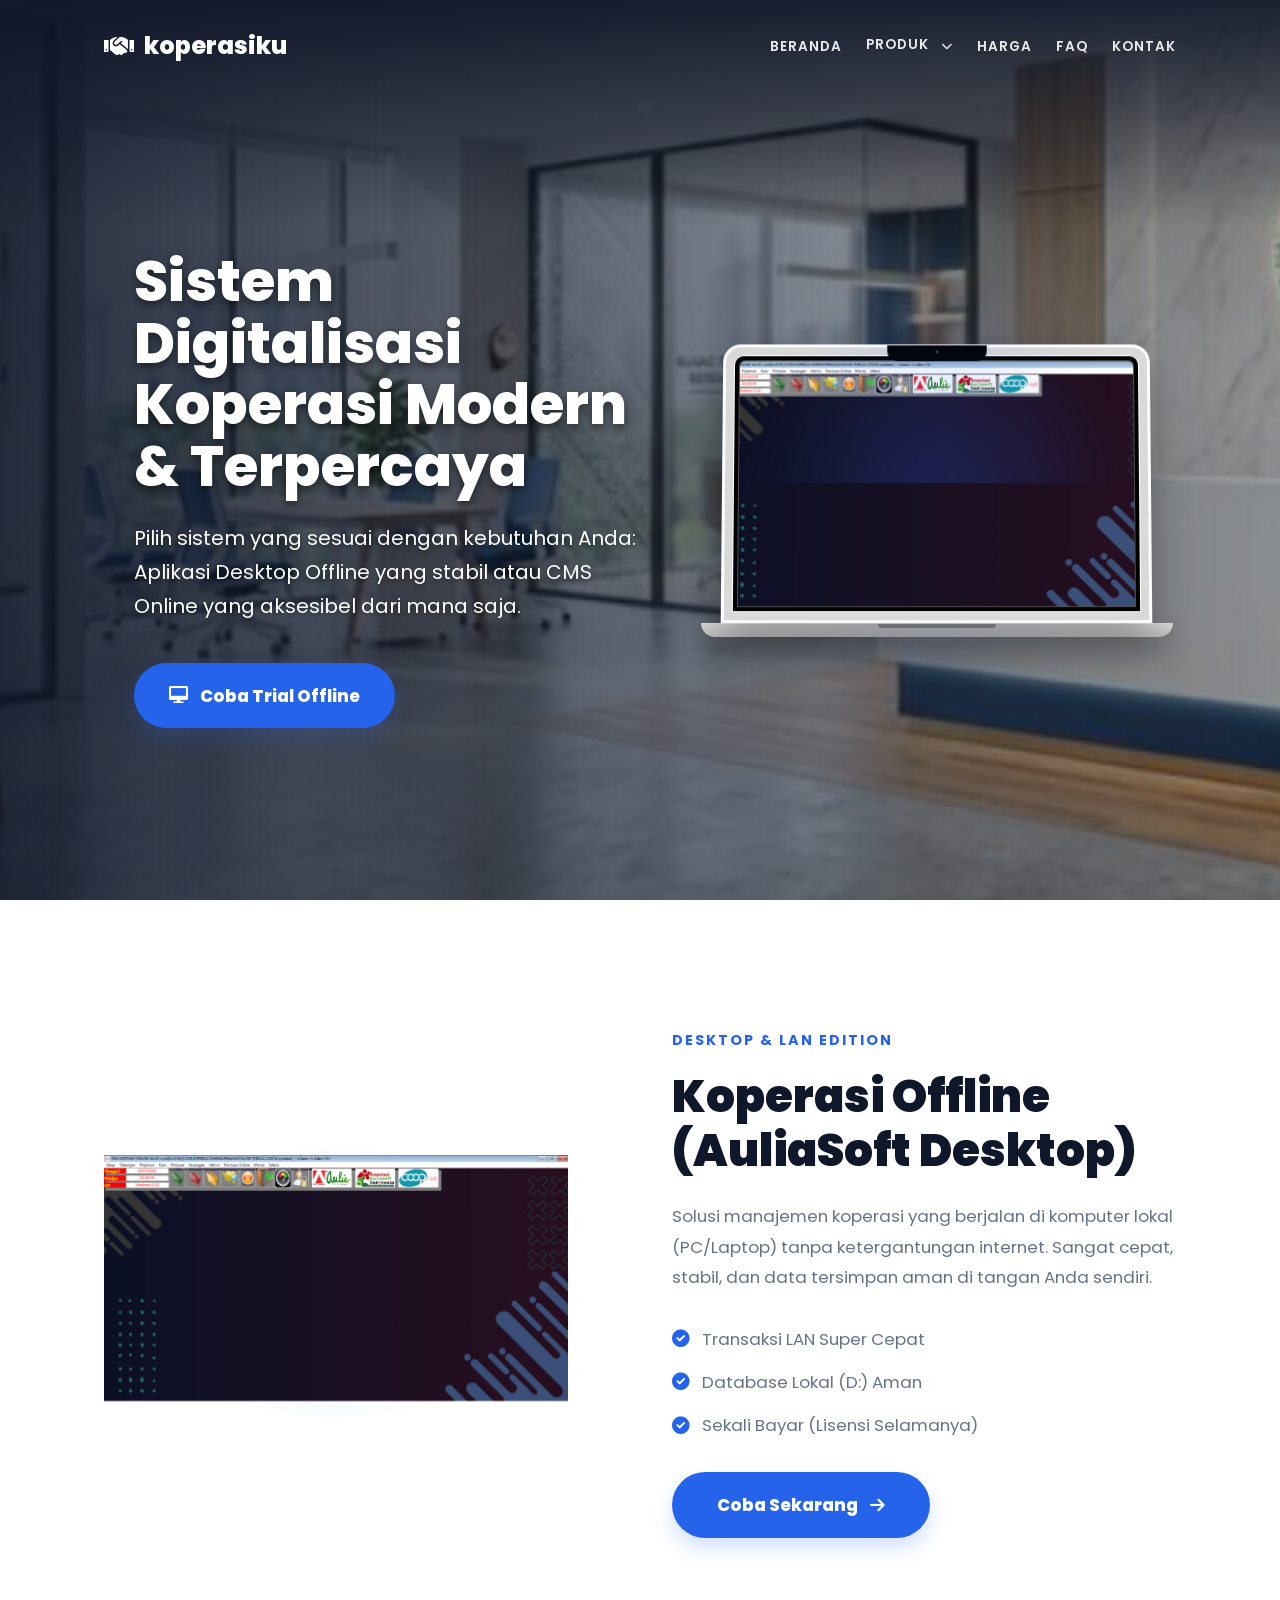
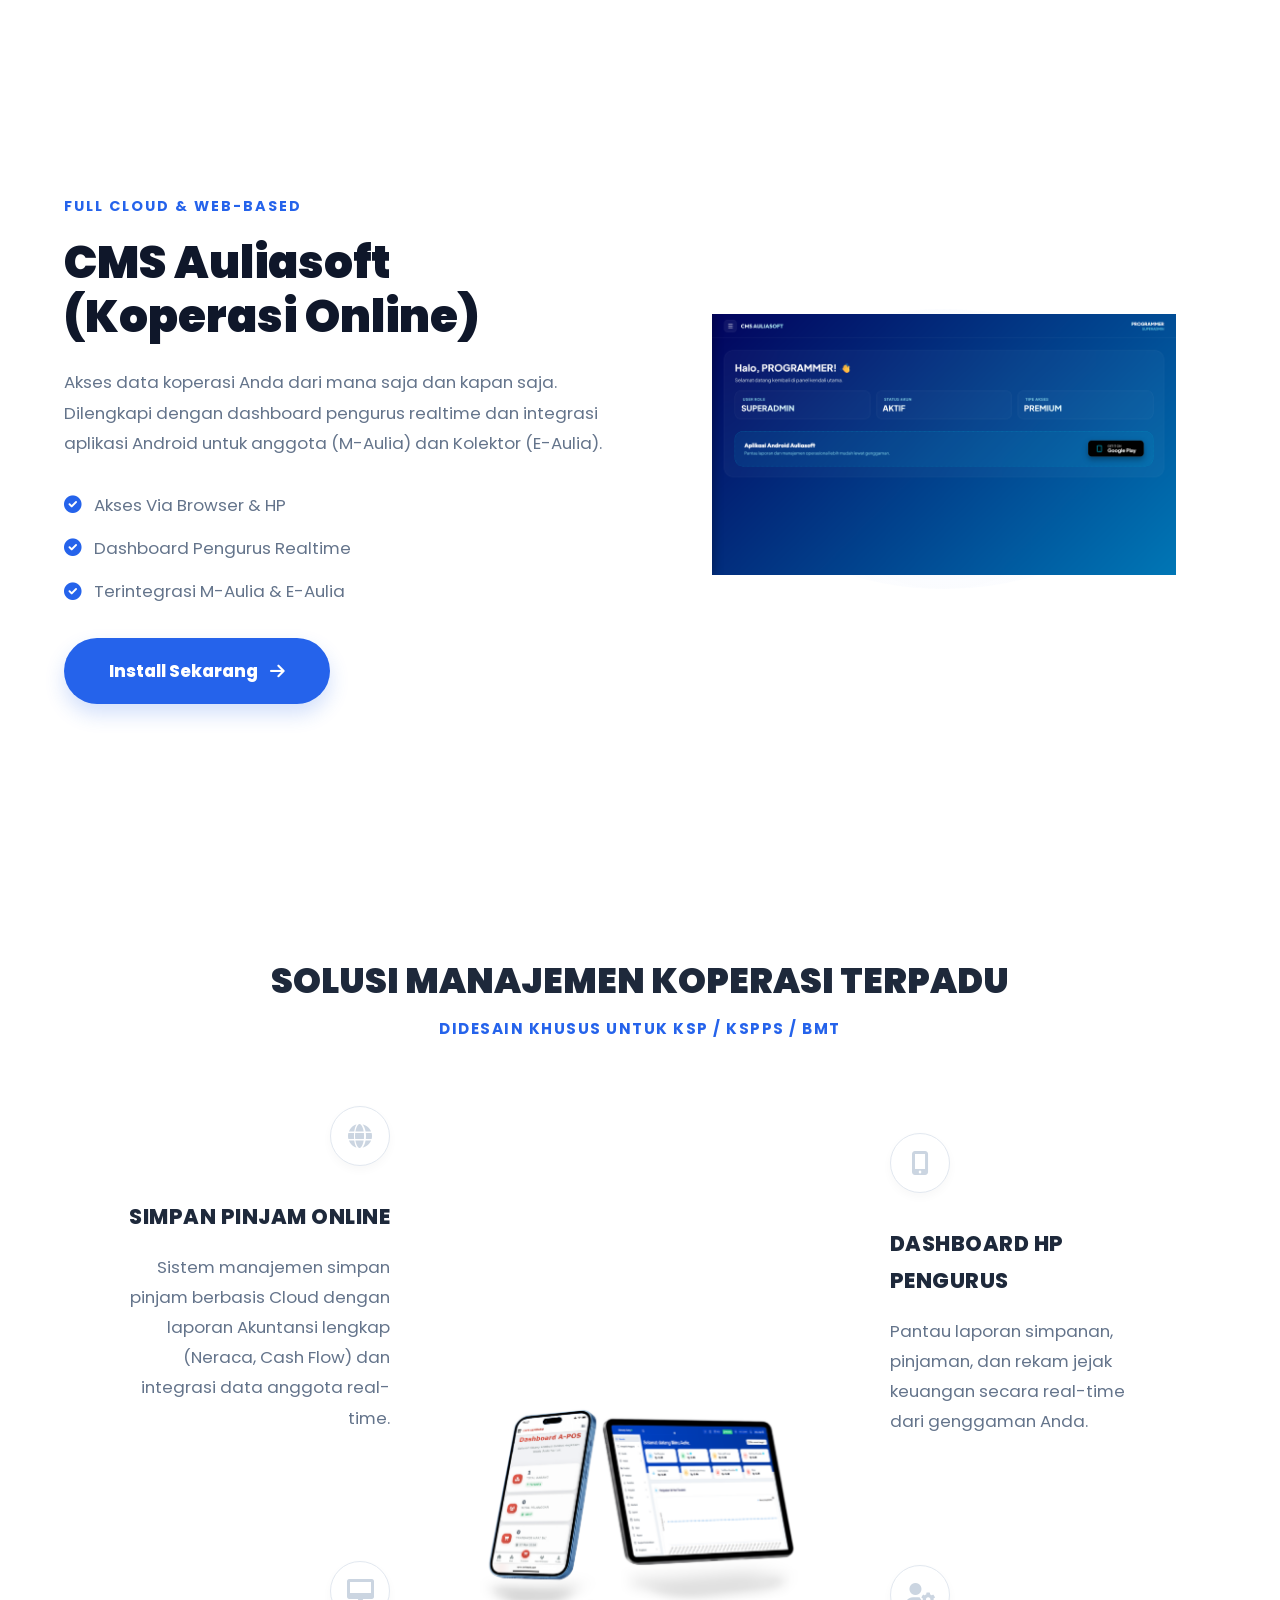
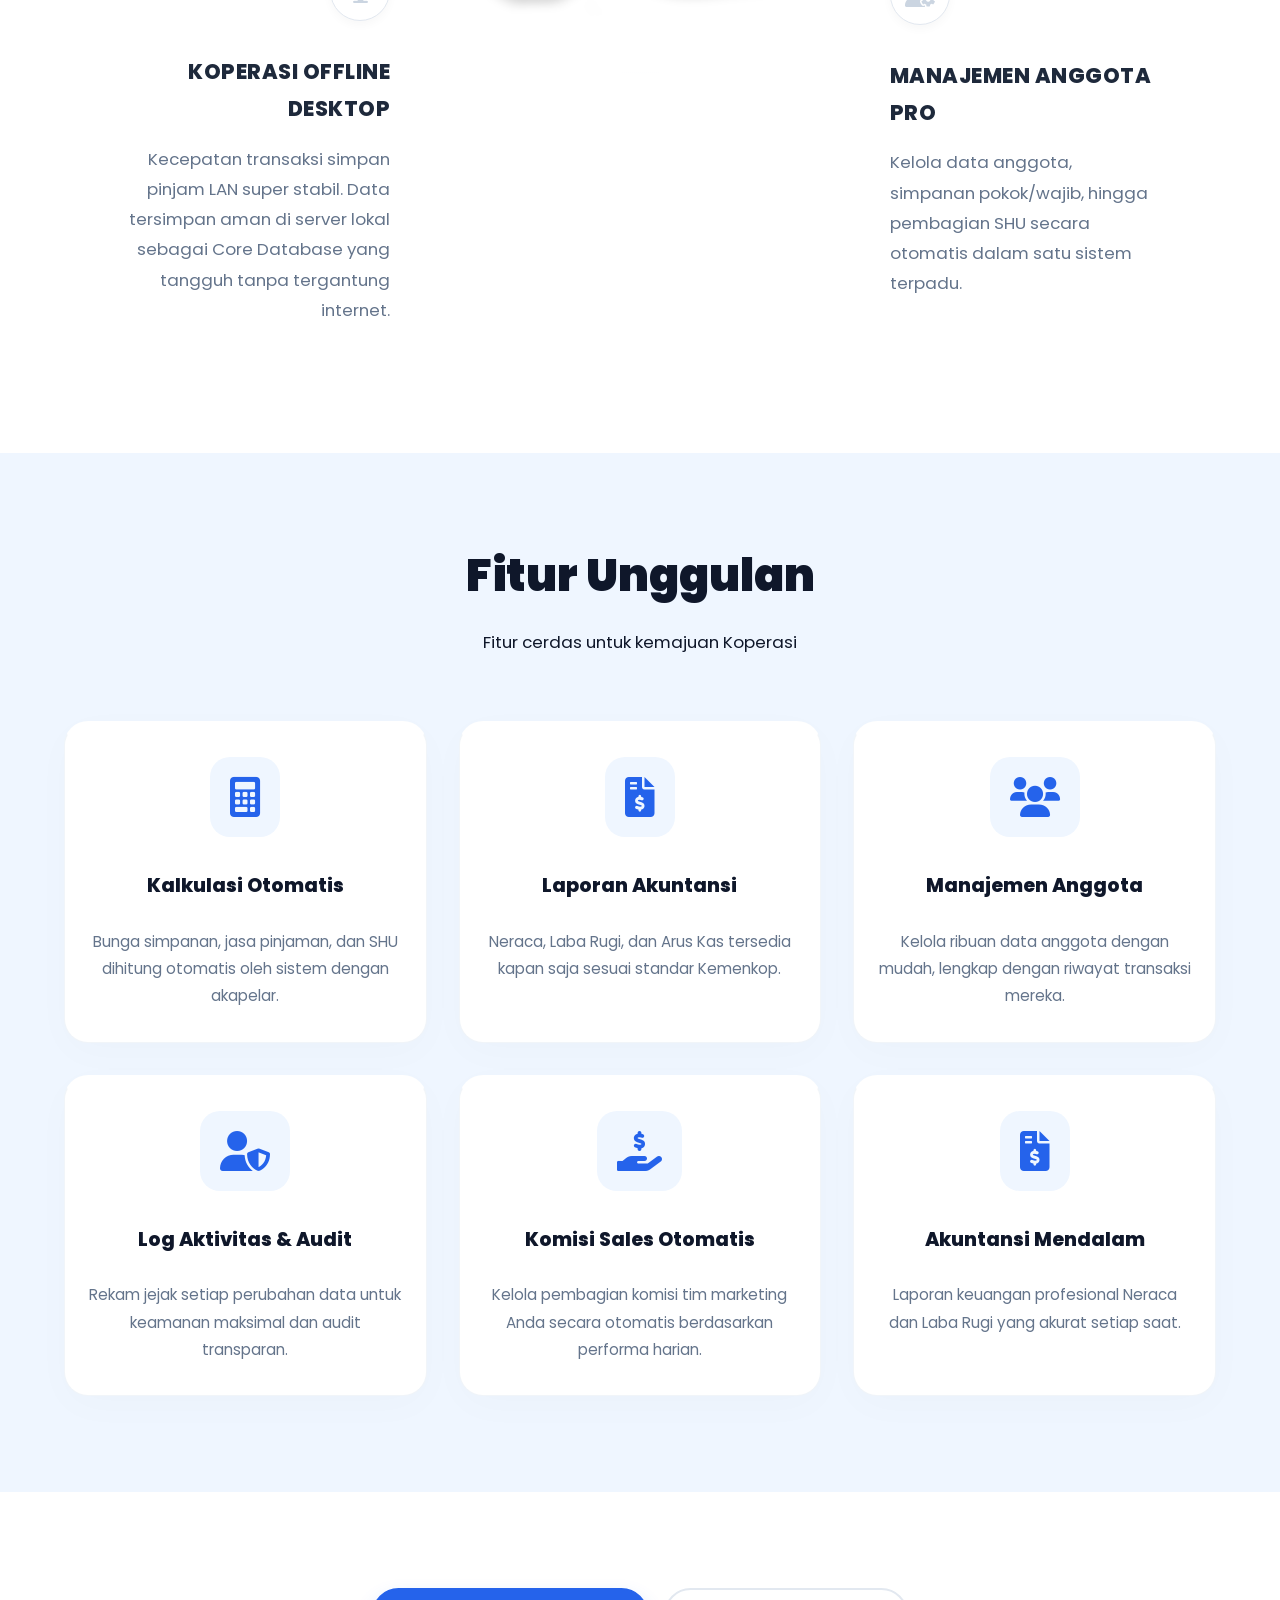
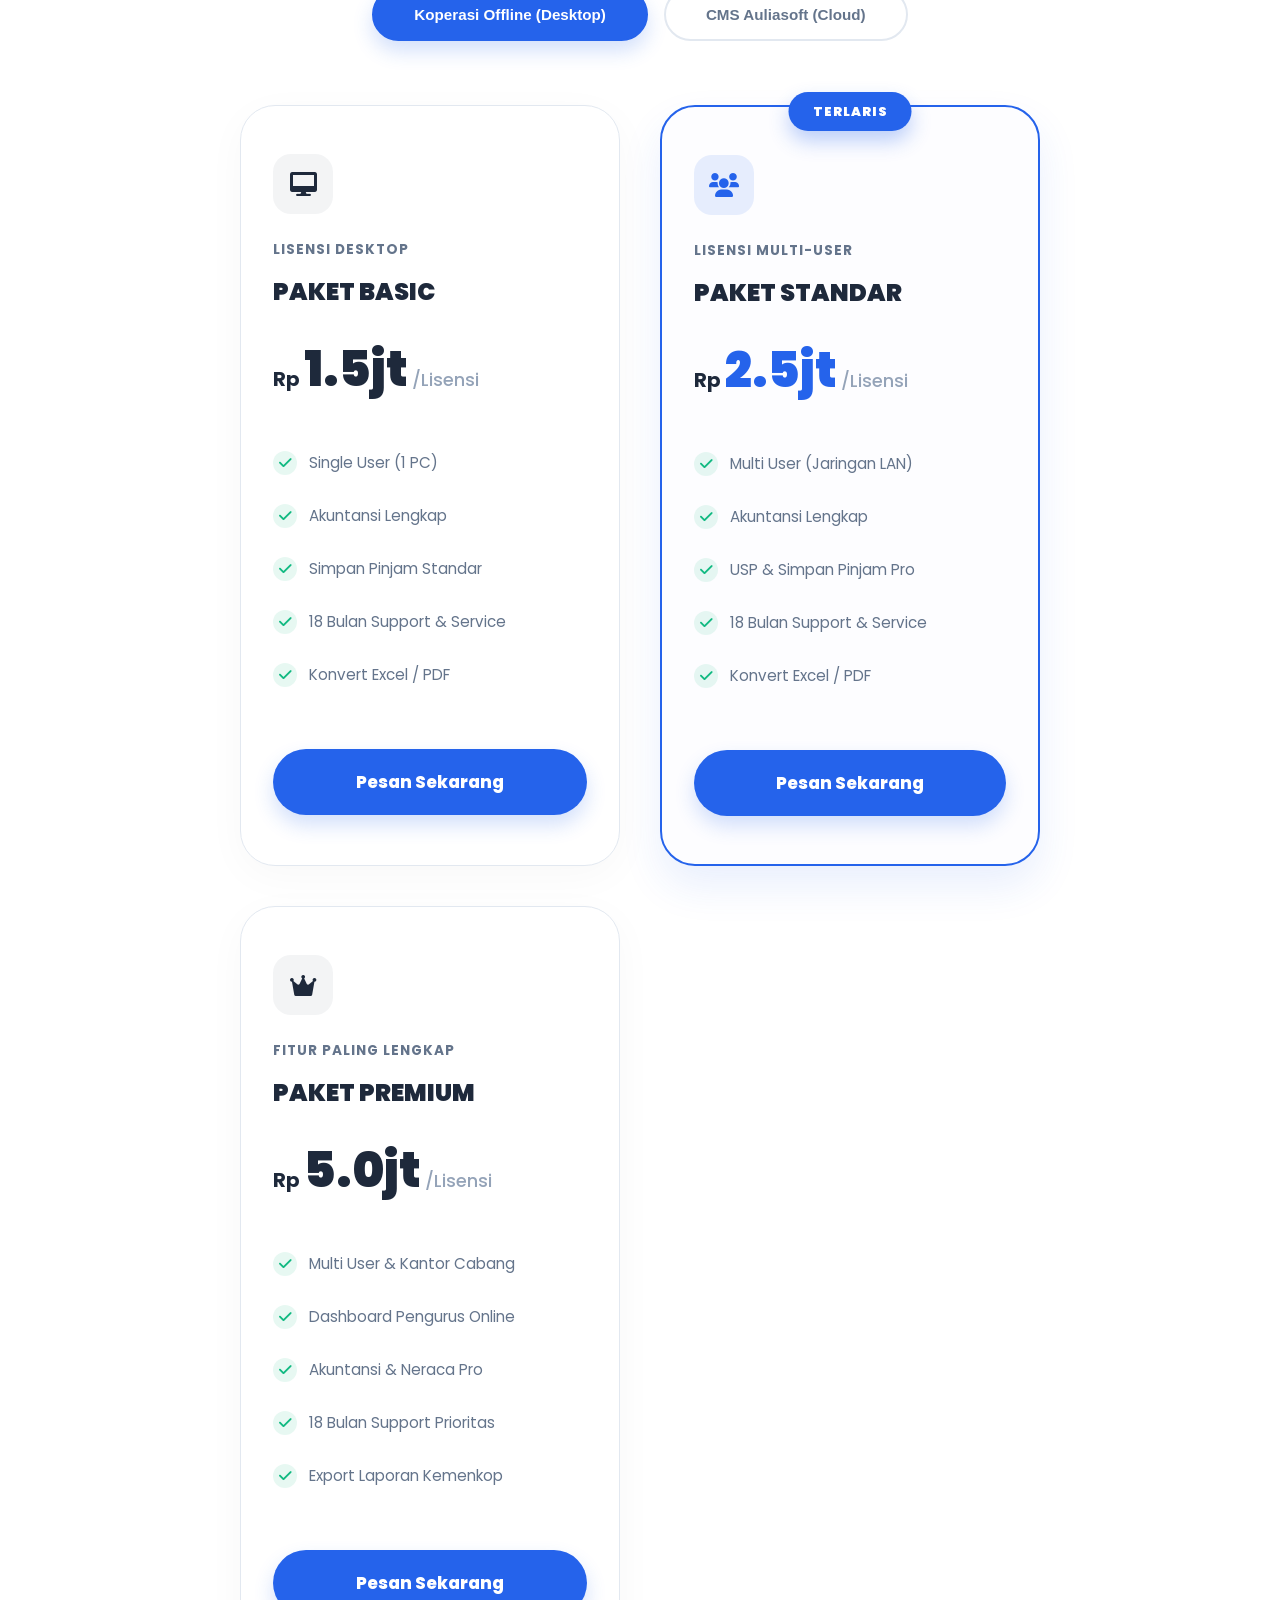
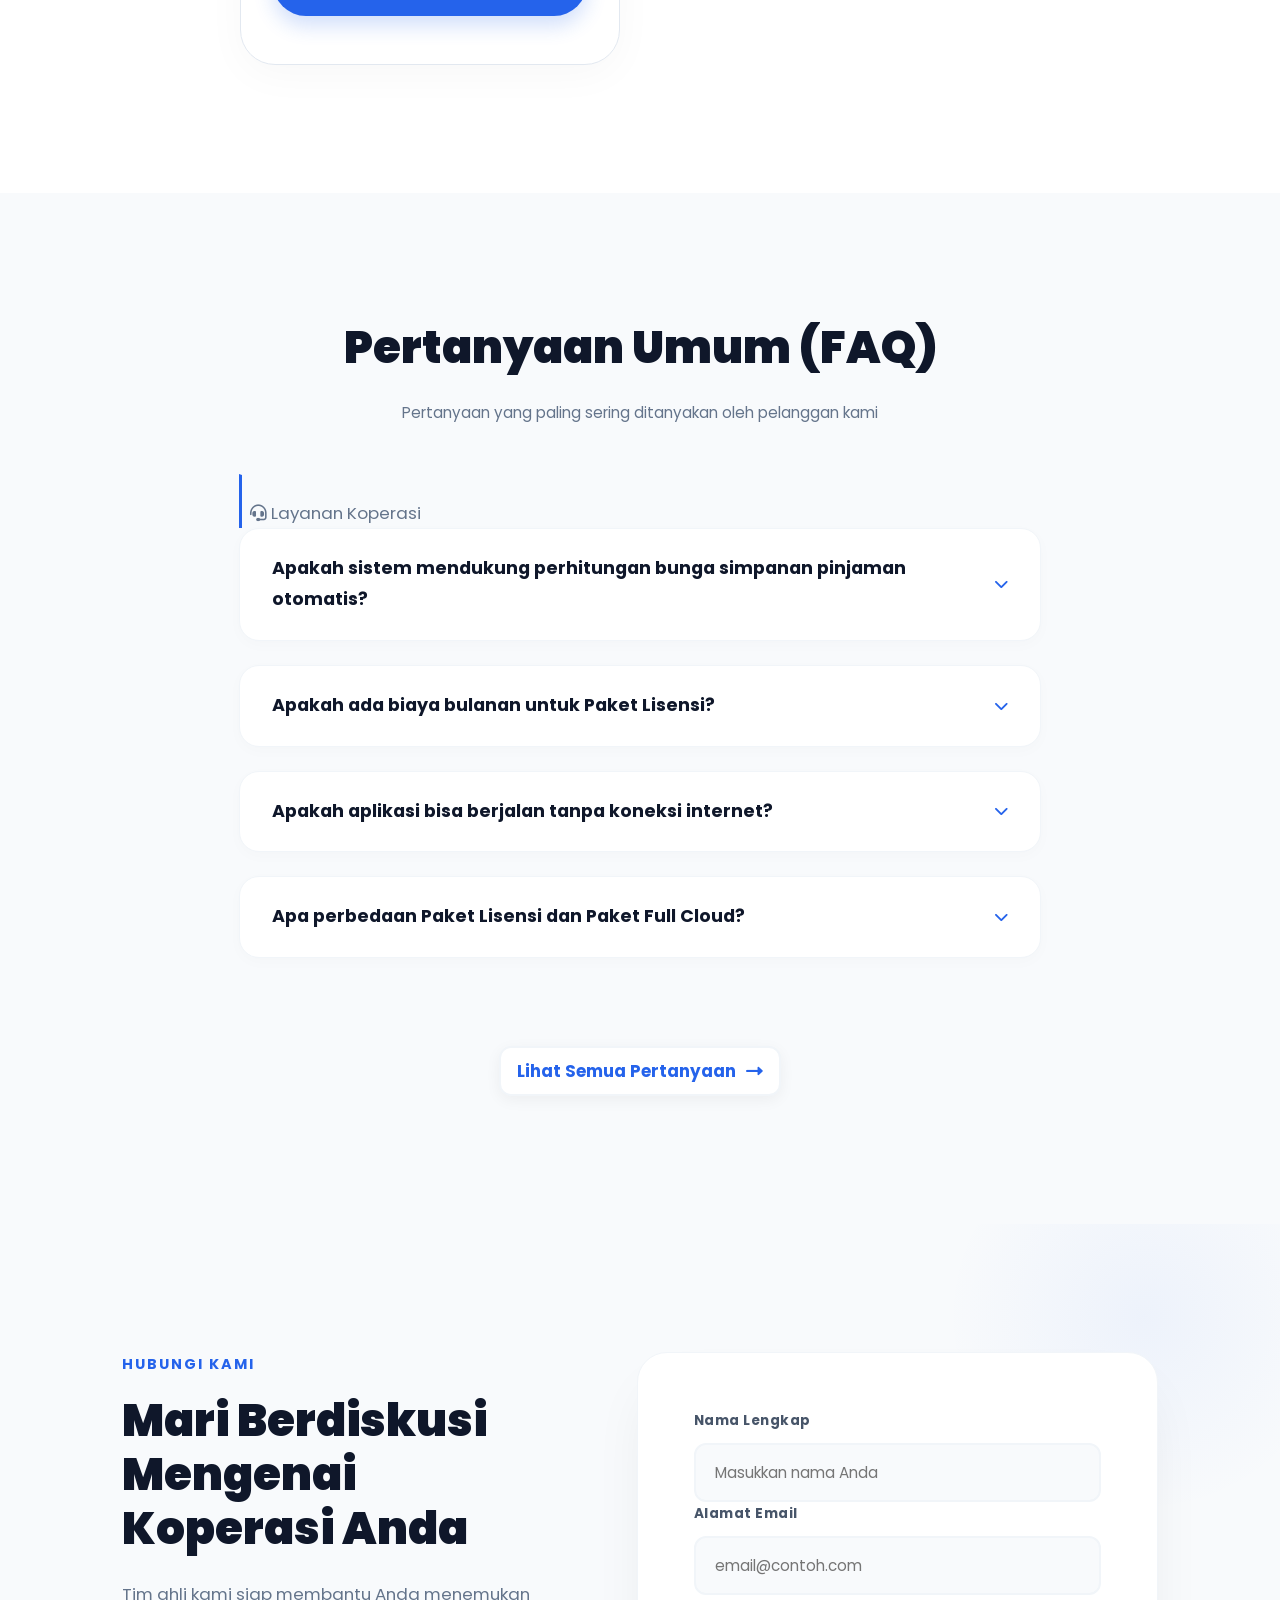
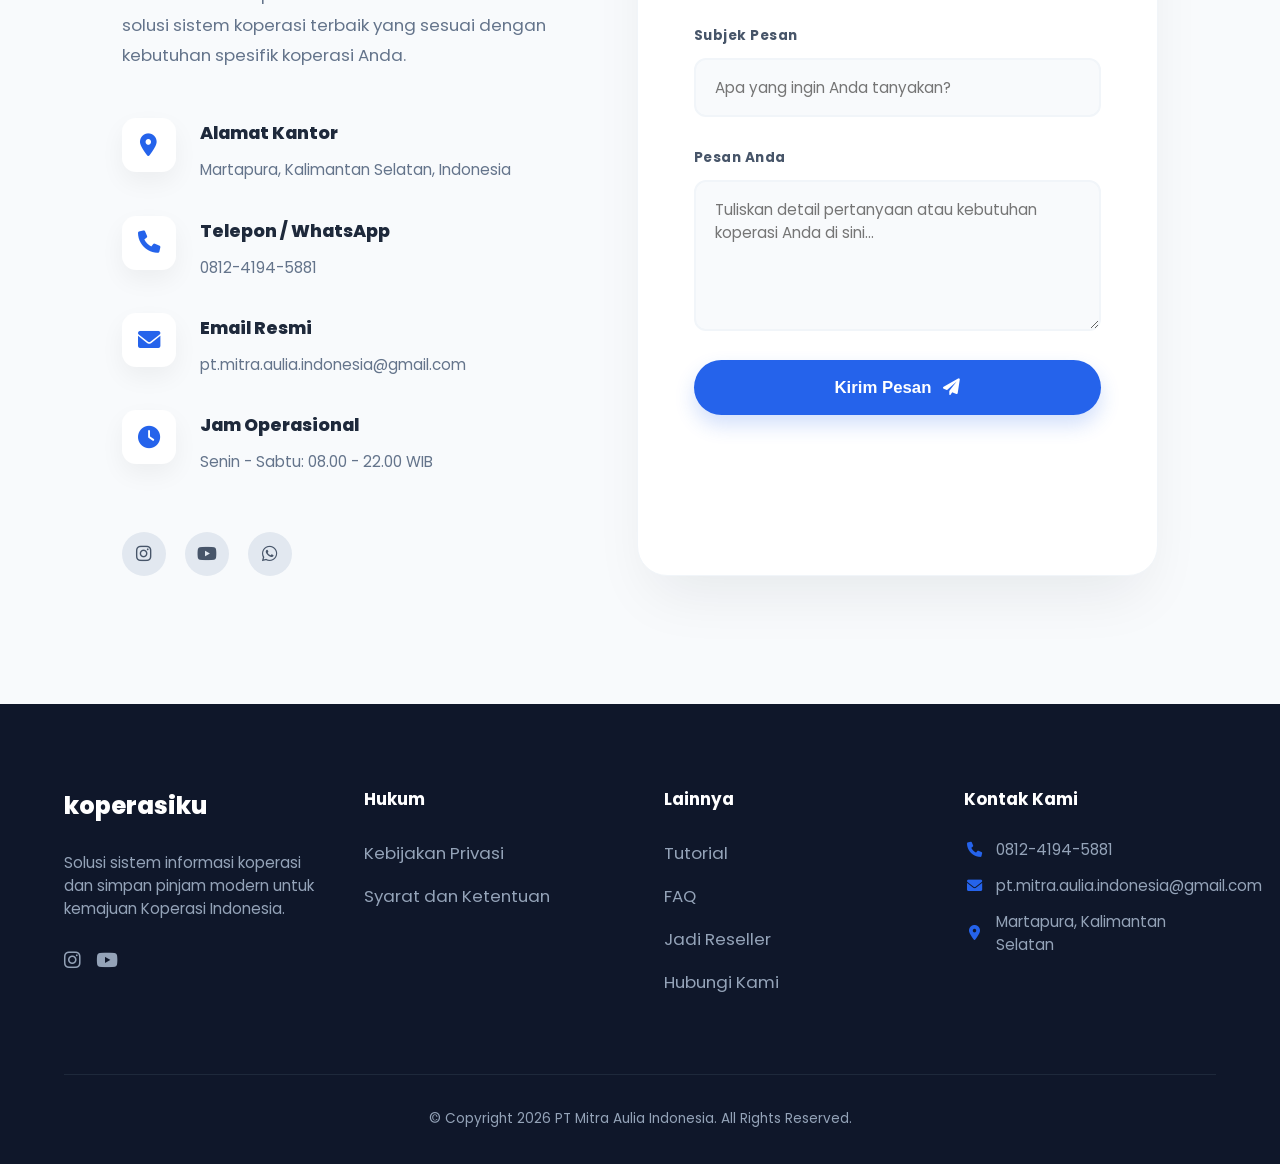
==== commit d7649e8b: "perbaikkan tombol" ====
--- a/index.html
+++ b/index.html
@@ -103,8 +103,7 @@
           <li><i class="fas fa-check-circle" style="color: var(--primary-color);"></i> Sekali Bayar (Lisensi Selamanya)
           </li>
         </ul>
-        <a href="pages/koperasi-offline.html" class="btn-primary-glow"
-          style="background: var(--primary-color); color: white; padding: 1.1rem 2.8rem; border-radius: 50px; font-weight: 800; text-decoration: none; display: inline-flex; align-items: center; gap: 10px;">
+        <a href="pages/koperasi-offline.html" class="btn-primary-glow">
           <span>Coba Sekarang</span>
           <i class="fas fa-arrow-right"></i>
 
@@ -128,8 +127,7 @@
           </li>
         </ul>
         <a href="https://play.google.com/store/apps/details?id=com.cms.aulia&pli=1" target="_blank"
-          class="btn-primary-glow"
-          style="background: #2563eb; color: white; padding: 1.1rem 2.8rem; border-radius: 50px; font-weight: 800; text-decoration: none; display: inline-flex; align-items: center; gap: 10px;">
+          class="btn-primary-glow" style="background: #2563eb;">
           <span>Install Sekarang</span>
           <i class="fas fa-arrow-right"></i>
         </a>
@@ -403,7 +401,7 @@
           </div>
           <div class="price-footer">
             <a href="https://wa.me/6281241945881?text=Halo%20Auliasoft,%20saya%20ingin%20langganan%20Paket%20Online%20Hub%20Pro."
-              class="btn-primary-glow" style="width: 100%; filter: hue-rotate(15deg);">
+              class="btn-primary-glow" style="filter: hue-rotate(15deg);">
               <span>Mulai Berlangganan</span>
             </a>
           </div>
@@ -419,13 +417,11 @@
           <p style="font-size: 0.9rem; color: #64748b; margin-bottom: 1.5rem;">Akses sistem Anda langsung melalui Web
             Browser atau Aplikasi Mobile</p>
           <div style="display: flex; justify-content: center; gap: 1rem; flex-wrap: wrap;">
-            <a href="https://cms.auliasoft.com/" target="_blank" class="btn-outline-primary"
-              style="padding: 0.8rem 1.5rem; border-radius: 50px; font-weight: 700; text-decoration: none; display: flex; align-items: center; gap: 8px;">
+            <a href="https://cms.auliasoft.com/" target="_blank" class="btn-outline-primary">
               <i class="fas fa-globe"></i> Masuk Web Dashboard
             </a>
             <a href="https://play.google.com/store/apps/details?id=com.cms.aulia" target="_blank"
-              class="btn-outline-primary"
-              style="padding: 0.8rem 1.5rem; border-radius: 50px; font-weight: 700; text-decoration: none; display: flex; align-items: center; gap: 8px;">
+              class="btn-outline-primary">
               <i class="fab fa-google-play"></i> Download App Android
             </a>
           </div>
@@ -485,8 +481,7 @@
 
       <!-- CTA to Full FAQ Page -->
       <div style="text-align: center; margin-top: 3rem;">
-        <a href="pages/faq.html" class="btn-simple"
-          style="display: inline-flex; align-items: center; gap: 10px; margin: 0 auto;">
+        <a href="pages/faq.html" class="btn-simple">
           Lihat Semua Pertanyaan <i class="fas fa-long-arrow-alt-right"></i>
         </a>
       </div>
--- a/css/style.css
+++ b/css/style.css
@@ -187,8 +187,8 @@
 }
 
 .navbar-nav a:hover,
-.navbar-nav li.active > a,
-.navbar-nav li.dropdown:hover > a {
+.navbar-nav li.active>a,
+.navbar-nav li.dropdown:hover>a {
   color: var(--primary-color) !important;
 }
 
@@ -269,13 +269,14 @@
     background: transparent;
     border: none;
     padding: 0 0 0 1rem;
-    display: none; /* Hidden by default on mobile, toggled via JS or active class */
+    display: none;
+    /* Hidden by default on mobile, toggled via JS or active class */
   }
 
   .dropdown.open .dropdown-menu {
     display: block;
   }
-  
+
   .navbar-nav {
     flex-direction: column;
     align-items: flex-start;
@@ -289,7 +290,7 @@
 .premium-laptop {
   position: relative;
   width: 100%;
-  max-width: 700px;
+  max-width: 1000px; /* Maximum expansion for "Kasiraulia" look */
   margin: 0 auto;
   perspective: 2000px;
   transform-style: preserve-3d;
@@ -298,13 +299,15 @@
 
 .laptop-screen {
   position: relative;
-  background: #d9d9d9; /* Silver/Light Gray */
+  background: #d9d9d9;
+  /* Silver/Light Gray */
   padding: 10px;
   border-radius: 18px 18px 0 0;
   border: 1px solid rgba(255, 255, 255, 0.8);
-  box-shadow: 
+  box-shadow:
     0 20px 40px rgba(0, 0, 0, 0.3),
-    inset 0 0 0 2px rgba(255, 255, 255, 1); /* White Outline */
+    inset 0 0 0 2px rgba(255, 255, 255, 1);
+  /* White Outline */
   transform: rotateX(5deg);
   z-index: 2;
 }
@@ -315,7 +318,8 @@
   border-radius: 10px 10px 0 0;
   position: relative;
   overflow: hidden;
-  border: 1px solid #ffffff; /* Explicit white outline on bezel */
+  border: 1px solid #ffffff;
+  /* Explicit white outline on bezel */
 }
 
 .laptop-notch {
@@ -400,10 +404,9 @@
   left: 50%;
   transform: translate(-50%, -50%);
   width: 120%;
-  /* Increased size */
+  /* Restored to 120% */
   height: 120%;
   background: radial-gradient(circle, rgba(37, 99, 235, 0.25) 0%, transparent 60%);
-  /* Strengthened opacity */
   z-index: 1;
   pointer-events: none;
   filter: blur(20px);
@@ -532,8 +535,22 @@
   display: flex;
   align-items: center;
   overflow: hidden;
-  padding: 80px 5% 0;
+  padding: 80px 72px 0 77px;
+  /* Applied precise spacing for Desktop */
   width: 100%;
+}
+
+@media (max-width: 991px) {
+  .hero-new {
+    padding: 100px 5% 40px 5%;
+    min-height: auto;
+  }
+}
+
+@media (max-width: 768px) {
+  .hero-new {
+    padding: 90px 20px 40px 20px;
+  }
 }
 
 .hero-overlay {
@@ -553,28 +570,32 @@
   position: relative;
   z-index: 2;
   display: grid;
-  grid-template-columns: 1.2fr 0.8fr;
+  grid-template-columns: 1.1fr 0.9fr; /* Maximum expansion for laptop space */
   gap: 4rem;
   align-items: center;
   color: white;
+  max-width: none;
+  /* Removed max-width restriction */
+  width: 100%;
+  margin: 0;
 }
 
 .hero-text-side h1 {
-  font-size: clamp(1.8rem, 5vw, 2.8rem);
-  /* Slightly more refined max size */
-  font-weight: 900;
-  line-height: 1.15;
-  margin-bottom: 2rem;
+  font-size: clamp(2.5rem, 6vw, 3.5rem); /* Extra large for Kasiraulia style */
+  font-weight: 800;
+  line-height: 1.1;
+  margin-bottom: 1.5rem;
   text-shadow: 0 4px 10px rgba(0, 0, 0, 0.5);
 }
 
 .hero-text-side p {
-  font-size: 1.1rem;
-  /* Reduced from 1.25rem */
+  font-size: 1.25rem; /* Slightly larger for readability */
   opacity: 0.9;
   margin-bottom: 2.5rem;
-  max-width: 600px;
+  max-width: 900px;
+  /* Increased max-width for more spacious feel */
   text-shadow: 0 2px 5px rgba(0, 0, 0, 0.4);
+  line-height: 1.7;
 }
 
 .btn-playstore {
@@ -596,6 +617,34 @@
   background: white;
   color: var(--text-dark);
   transform: translateY(-3px);
+}
+
+.btn-outline-white {
+  display: inline-flex;
+  align-items: center;
+  gap: 12px;
+  background: transparent;
+  border: 2px solid rgba(255, 255, 255, 0.8);
+  padding: 1.1rem 2.5rem;
+  border-radius: 50px;
+  color: white;
+  text-decoration: none;
+  font-weight: 700;
+  font-size: 1.1rem;
+  transition: all 0.3s;
+  box-shadow: 0 4px 15px rgba(0, 0, 0, 0.1);
+}
+
+.btn-outline-white:hover {
+  background: white;
+  color: var(--text-dark);
+  border-color: white;
+  transform: translateY(-3px);
+  box-shadow: 0 8px 25px rgba(37, 99, 235, 0.3);
+}
+
+.btn-outline-white i {
+  font-size: 1.2rem;
 }
 
 .dual-mockup {
@@ -800,6 +849,24 @@
   transform: translateX(5px);
 }
 
+/* Checklist Styles */
+.list-check {
+  list-style: none;
+  padding-left: 0;
+}
+
+.list-check li {
+  display: flex;
+  align-items: center;
+  gap: 12px;
+  margin-bottom: 0.8rem;
+}
+
+.list-check li i {
+  flex-shrink: 0;
+  font-size: 1.1rem;
+}
+
 /* Features Center Layout Redesign */
 .features-center-layout {
   padding: 8rem 5%;
@@ -1126,7 +1193,8 @@
 }
 
 .pricing-grid {
-  display: none; /* Hidden by default */
+  display: none;
+  /* Hidden by default */
   grid-template-columns: repeat(auto-fit, minmax(300px, 1fr));
   gap: 2.5rem;
   max-width: 1200px;
@@ -1140,14 +1208,22 @@
 }
 
 @media (min-width: 992px) {
-    .pricing-grid {
-        grid-template-columns: repeat(auto-fit, minmax(320px, 380px)); /* Fixed max width per card to prevent stretching */
-    }
+  .pricing-grid {
+    grid-template-columns: repeat(auto-fit, minmax(320px, 380px));
+    /* Fixed max width per card to prevent stretching */
+  }
 }
 
 @keyframes fadeIn {
-    from { opacity: 0; transform: translateY(10px); }
-    to { opacity: 1; transform: translateY(0); }
+  from {
+    opacity: 0;
+    transform: translateY(10px);
+  }
+
+  to {
+    opacity: 1;
+    transform: translateY(0);
+  }
 }
 
 .price-card {
@@ -1544,7 +1620,8 @@
   .navbar-nav .dropdown-menu {
     position: static !important;
     float: none;
-    background: #f8fafc; /* Light background for contrast */
+    background: #f8fafc;
+    /* Light background for contrast */
     box-shadow: none;
     border: none;
     display: none;
@@ -1565,7 +1642,8 @@
     color: var(--text-muted) !important;
     padding: 0.8rem 1.5rem !important;
     border-bottom: none !important;
-    text-transform: none; /* Sub-items don't need all-caps */
+    text-transform: none;
+    /* Sub-items don't need all-caps */
   }
 
   .hero-container {
@@ -1610,9 +1688,10 @@
     margin-bottom: 0.5rem;
   }
 
-  #cocok-untuk .container-flex {
+  #cocok-untuk .container-flex,
+  #online .container-flex {
     flex-direction: column-reverse;
-    /* Put image on top for this section */
+    /* Put image on top for these sections */
   }
 
   .price-card.featured {
@@ -1849,7 +1928,8 @@
 .info-text p {
   color: #64748b;
   font-size: 0.95rem;
-  word-break: break-word; /* Prevents long emails from clipping */
+  word-break: break-word;
+  /* Prevents long emails from clipping */
 }
 
 .social-links-contact {
@@ -2057,10 +2137,20 @@
     font-size: 0.85rem;
   }
 
-  .btn-primary-glow {
-    width: 100%;
+  .btn-primary-glow,
+  .btn-outline-primary,
+  .btn-simple,
+  .btn-demo,
+  .btn-secondary-white,
+  .btn-wa,
+  .btn-generate-key {
+    width: 100% !important;
+    max-width: 400px;
+    margin-left: auto;
+    margin-right: auto;
+    justify-content: center;
     font-size: 1rem;
-    padding: 1rem;
+    padding: 1.1rem !important;
   }
 }
 
@@ -2210,26 +2300,138 @@
   flex-grow: 1;
 }
 
-.btn-try {
+.btn-try,
+.btn-primary-glow,
+.btn-demo {
   display: inline-flex;
   align-items: center;
   justify-content: center;
   gap: 12px;
   background: var(--primary-color);
   color: white !important;
-  padding: 1rem 2.2rem;
+  padding: 1.1rem 2.8rem;
+  border-radius: 50px;
+  /* Changed from 16px to 50px for consistency */
+  border-radius: 50px;
+  font-weight: 800;
+  text-decoration: none;
+  transition: all 0.3s cubic-bezier(0.4, 0, 0.2, 1);
+  border: none;
+  font-size: 1.05rem;
+  cursor: pointer;
+  box-shadow: 0 10px 20px rgba(37, 99, 235, 0.2);
+}
+
+.btn-try:hover,
+.btn-primary-glow:hover,
+.btn-demo:hover {
+  background: #1d4ed8 !important;
+  transform: translateY(-3px);
+  box-shadow: 0 15px 30px rgba(37, 99, 235, 0.4);
+  color: white !important;
+}
+
+.btn-secondary-white {
+  display: inline-flex;
+  align-items: center;
+  justify-content: center;
+  gap: 10px;
+  background: rgba(255, 255, 255, 0.1);
+  color: white !important;
+  padding: 1.1rem 2.5rem;
+  border-radius: 50px;
+  text-decoration: none;
+  font-weight: 700;
+  border: 1.5px solid rgba(255, 255, 255, 0.4);
+  transition: all 0.3s;
+}
+
+.btn-secondary-white:hover {
+  background: white;
+  color: var(--primary-color) !important;
+  transform: translateY(-3px);
+}
+
+.btn-outline-primary {
+  display: inline-flex;
+  align-items: center;
+  justify-content: center;
+  gap: 10px;
+  background: transparent;
+  color: var(--primary-color) !important;
+  border: 2px solid var(--primary-color);
+  padding: 0.9rem 2.2rem;
   border-radius: 50px;
   font-weight: 700;
   text-decoration: none;
-  transition: all 0.3s cubic-bezier(0.4, 0, 0.2, 1);
-  border: none;
+  transition: all 0.3s;
+}
+
+.btn-outline-primary:hover {
+  background: var(--primary-color);
+  color: white !important;
+}
+
+.btn-simple {
+  display: inline-flex;
+  align-items: center;
+  justify-content: center;
+  gap: 10px;
+  color: var(--primary-color);
+  font-weight: 700;
+  text-decoration: none;
+  transition: all 0.3s;
+  padding: 0.5rem 1rem;
+}
+
+.btn-simple:hover {
+  gap: 15px;
+  opacity: 0.8;
+}
+
+.btn-wa {
+  display: inline-flex;
+  align-items: center;
+  justify-content: center;
+  gap: 10px;
+  background: #25d366;
+  color: white !important;
+  padding: 1rem 2.2rem;
+  border-radius: 50px;
+  text-decoration: none;
+  font-weight: 800;
+  font-size: 1.1rem;
+  box-shadow: 0 10px 20px rgba(37, 211, 102, 0.2);
+  transition: all 0.3s;
+}
+
+.btn-wa:hover {
+  background: #22c55e;
+  transform: translateY(-3px);
+  box-shadow: 0 15px 30px rgba(37, 211, 102, 0.3);
+  color: white !important;
+}
+
+.btn-generate-key {
+  display: inline-flex;
+  align-items: center;
+  justify-content: center;
+  gap: 12px;
+  background: linear-gradient(135deg, #10b981 0%, #059669 100%);
+  color: white !important;
+  padding: 1.1rem 2.2rem;
+  border-radius: 12px;
+  text-decoration: none;
+  font-weight: 800;
   font-size: 1rem;
-}
-
-.btn-try:hover {
-  background: #1d4ed8 !important;
-  transform: scale(1.05);
-  box-shadow: 0 10px 20px rgba(37, 99, 235, 0.25);
+  box-shadow: 0 10px 20px rgba(16, 185, 129, 0.2);
+  transition: all 0.3s;
+}
+
+.btn-generate-key:hover {
+  transform: translateY(-3px);
+  box-shadow: 0 15px 30px rgba(16, 185, 129, 0.4);
+  background: linear-gradient(135deg, #059669 0%, #047857 100%);
   color: white !important;
 }
 
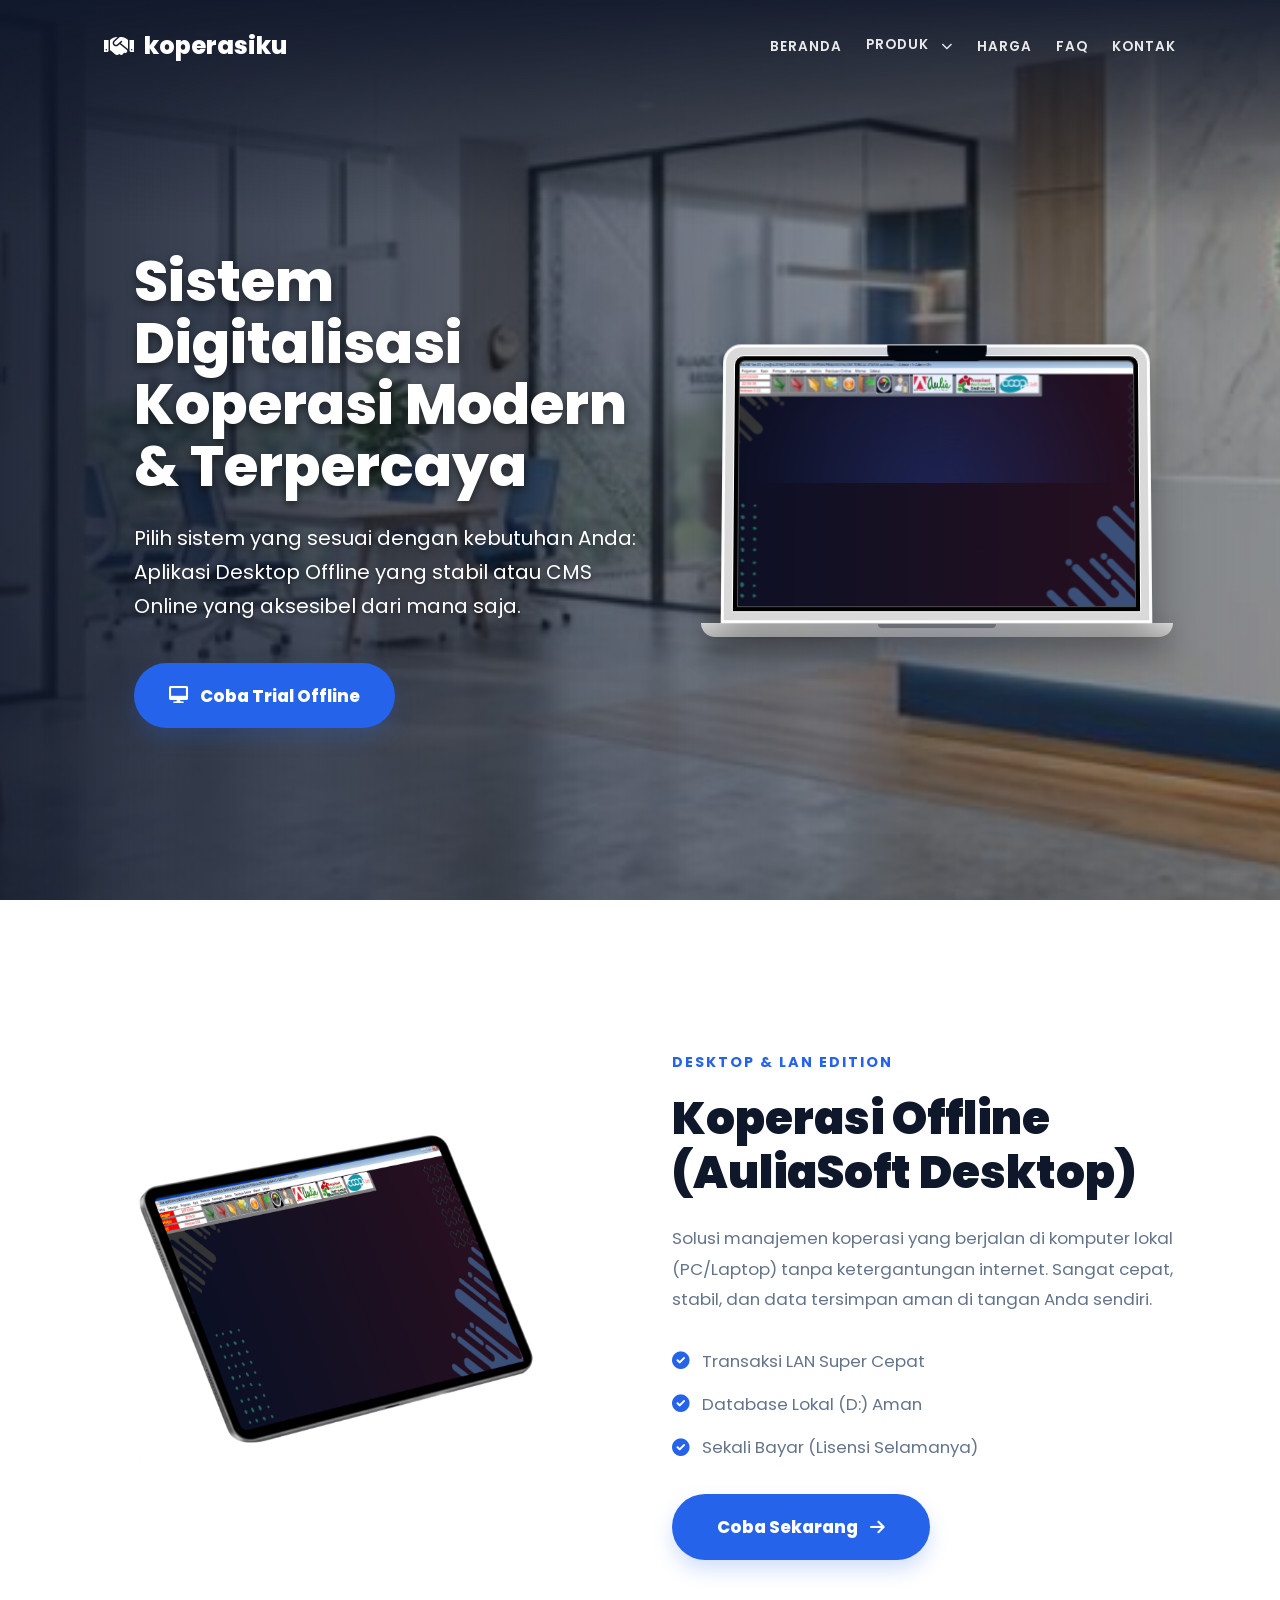
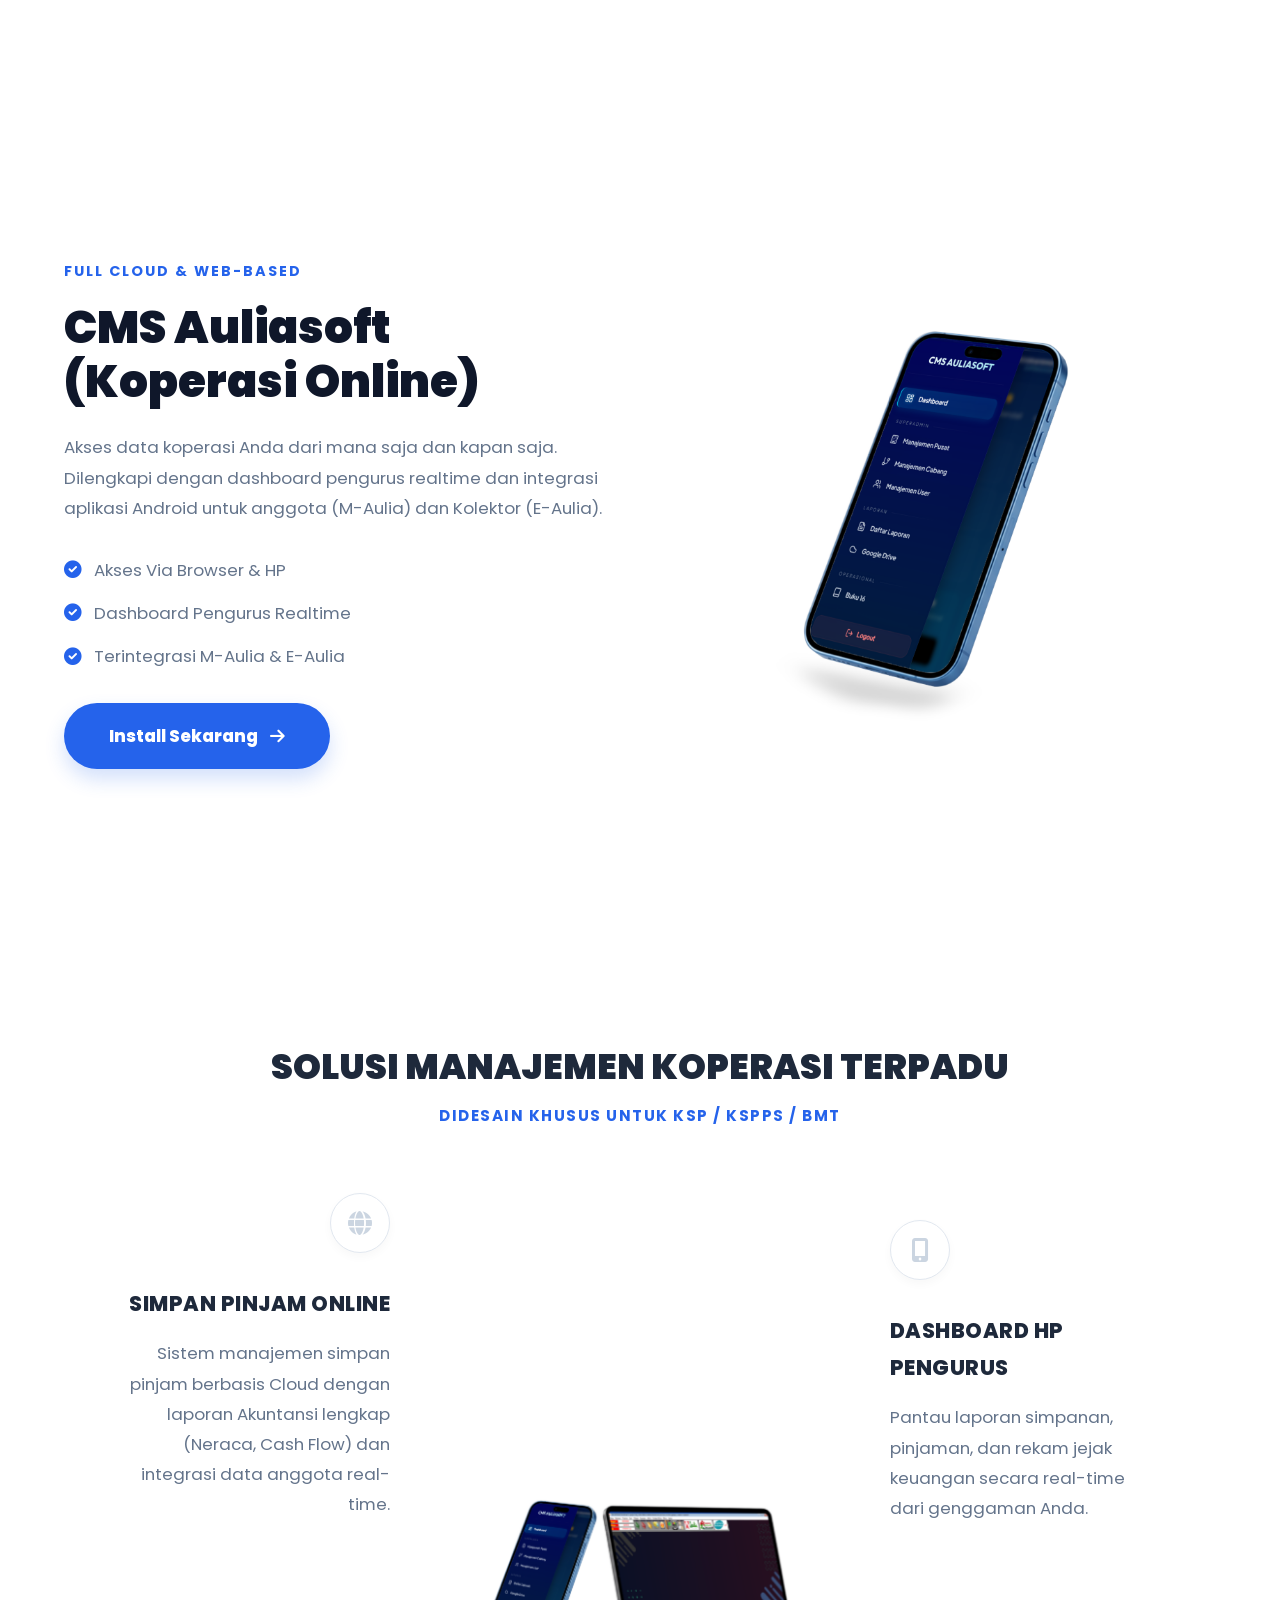
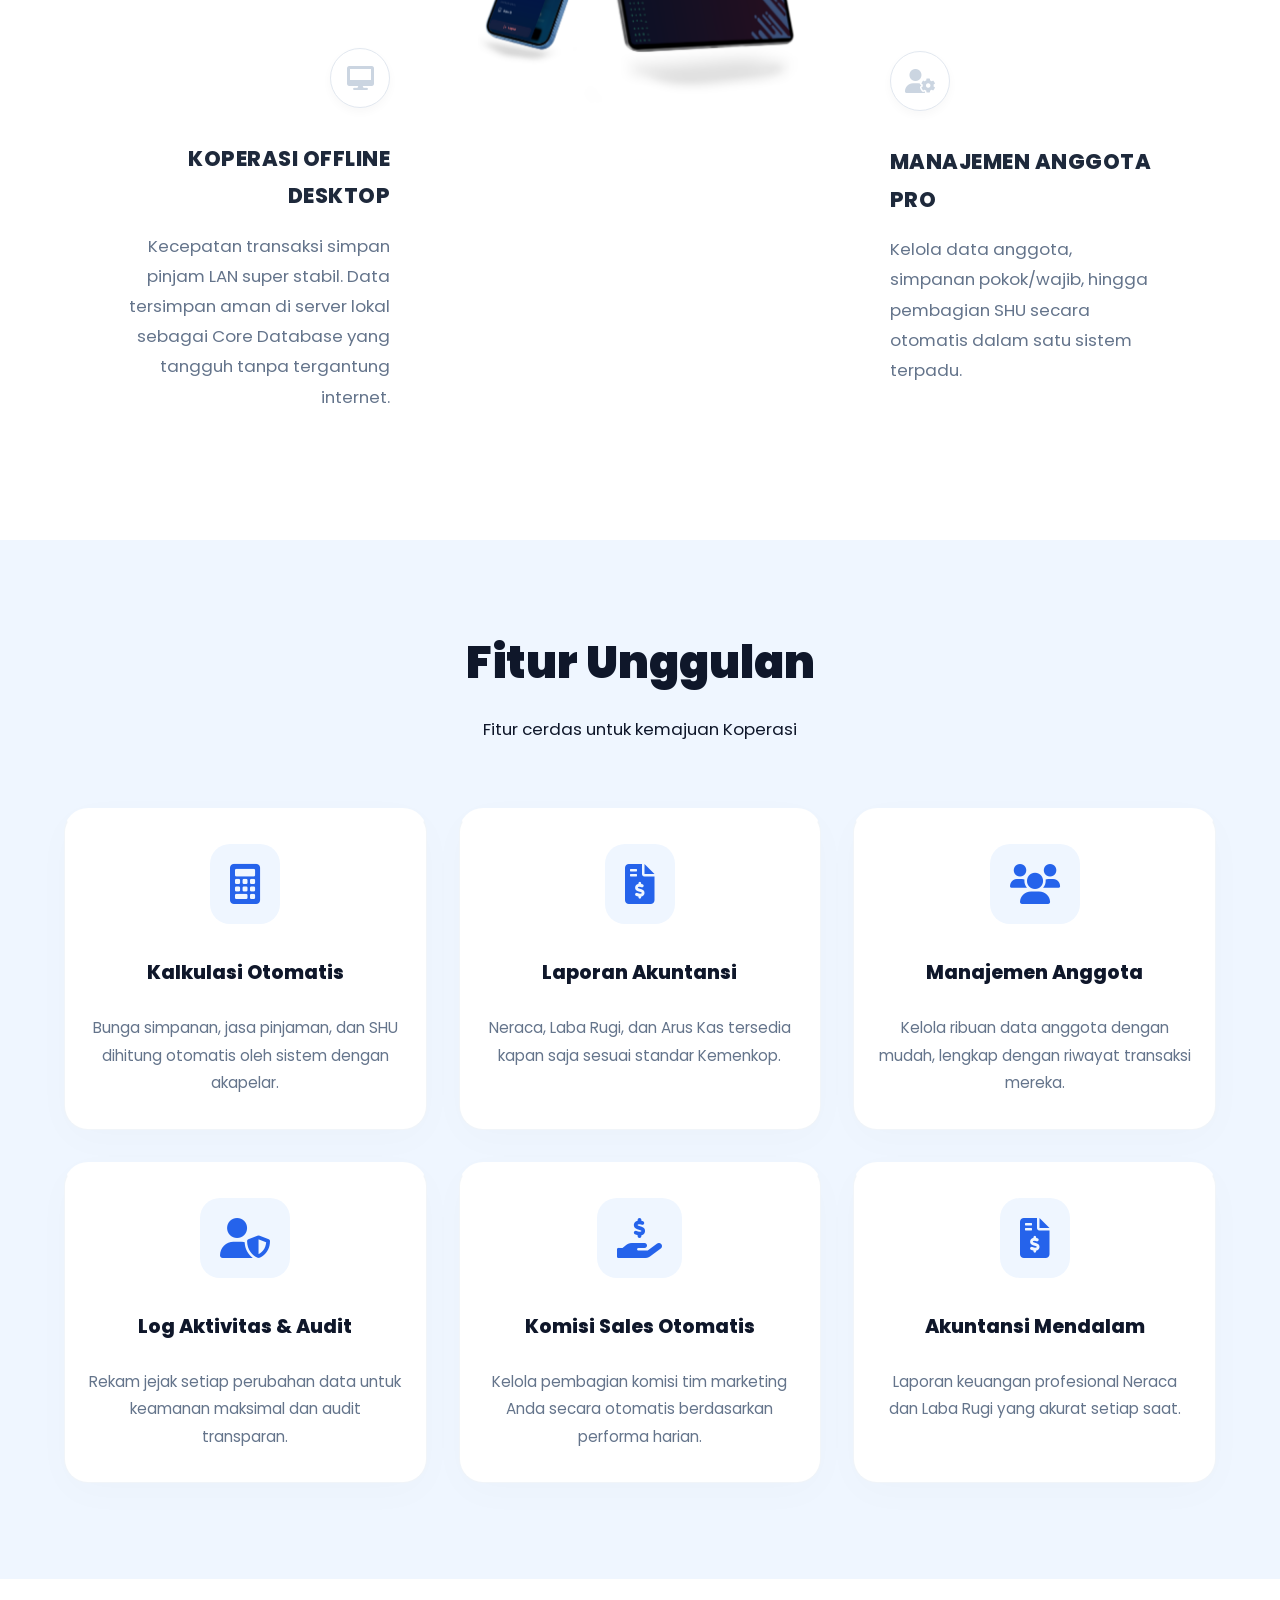
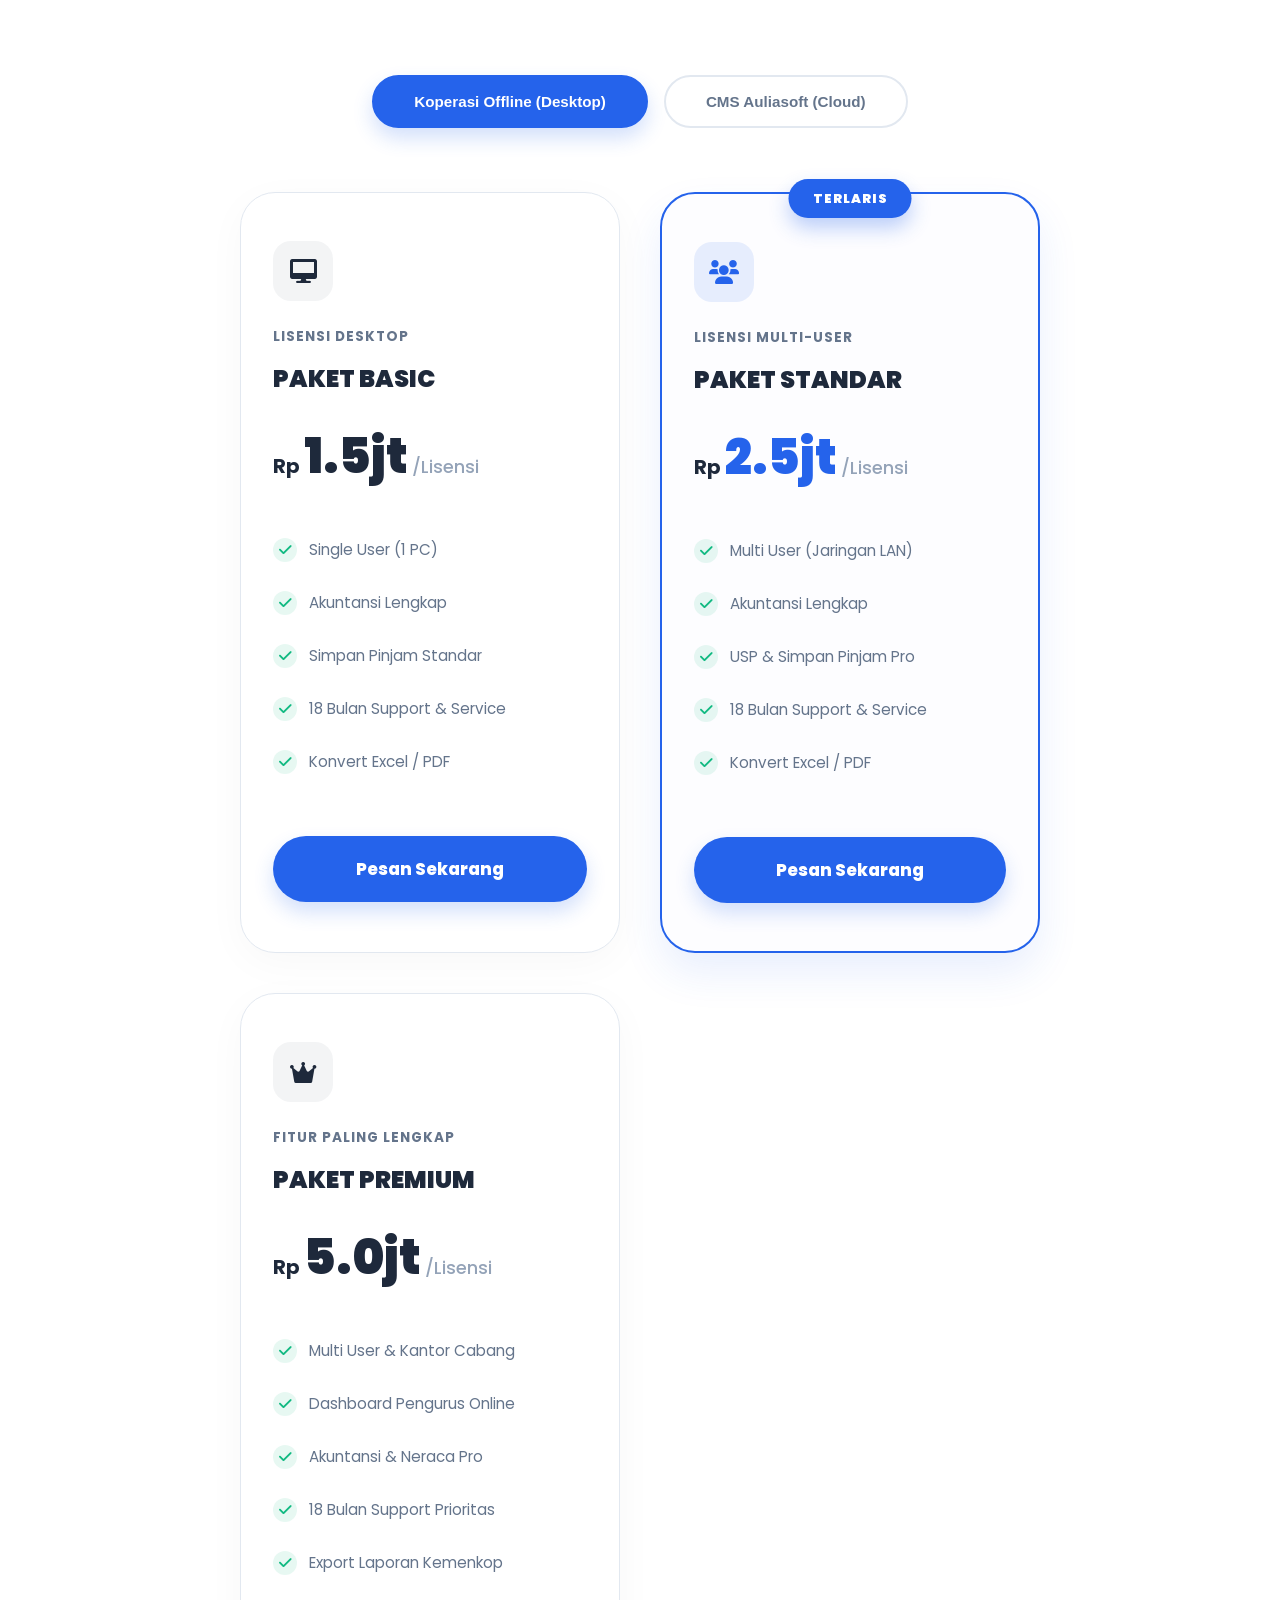
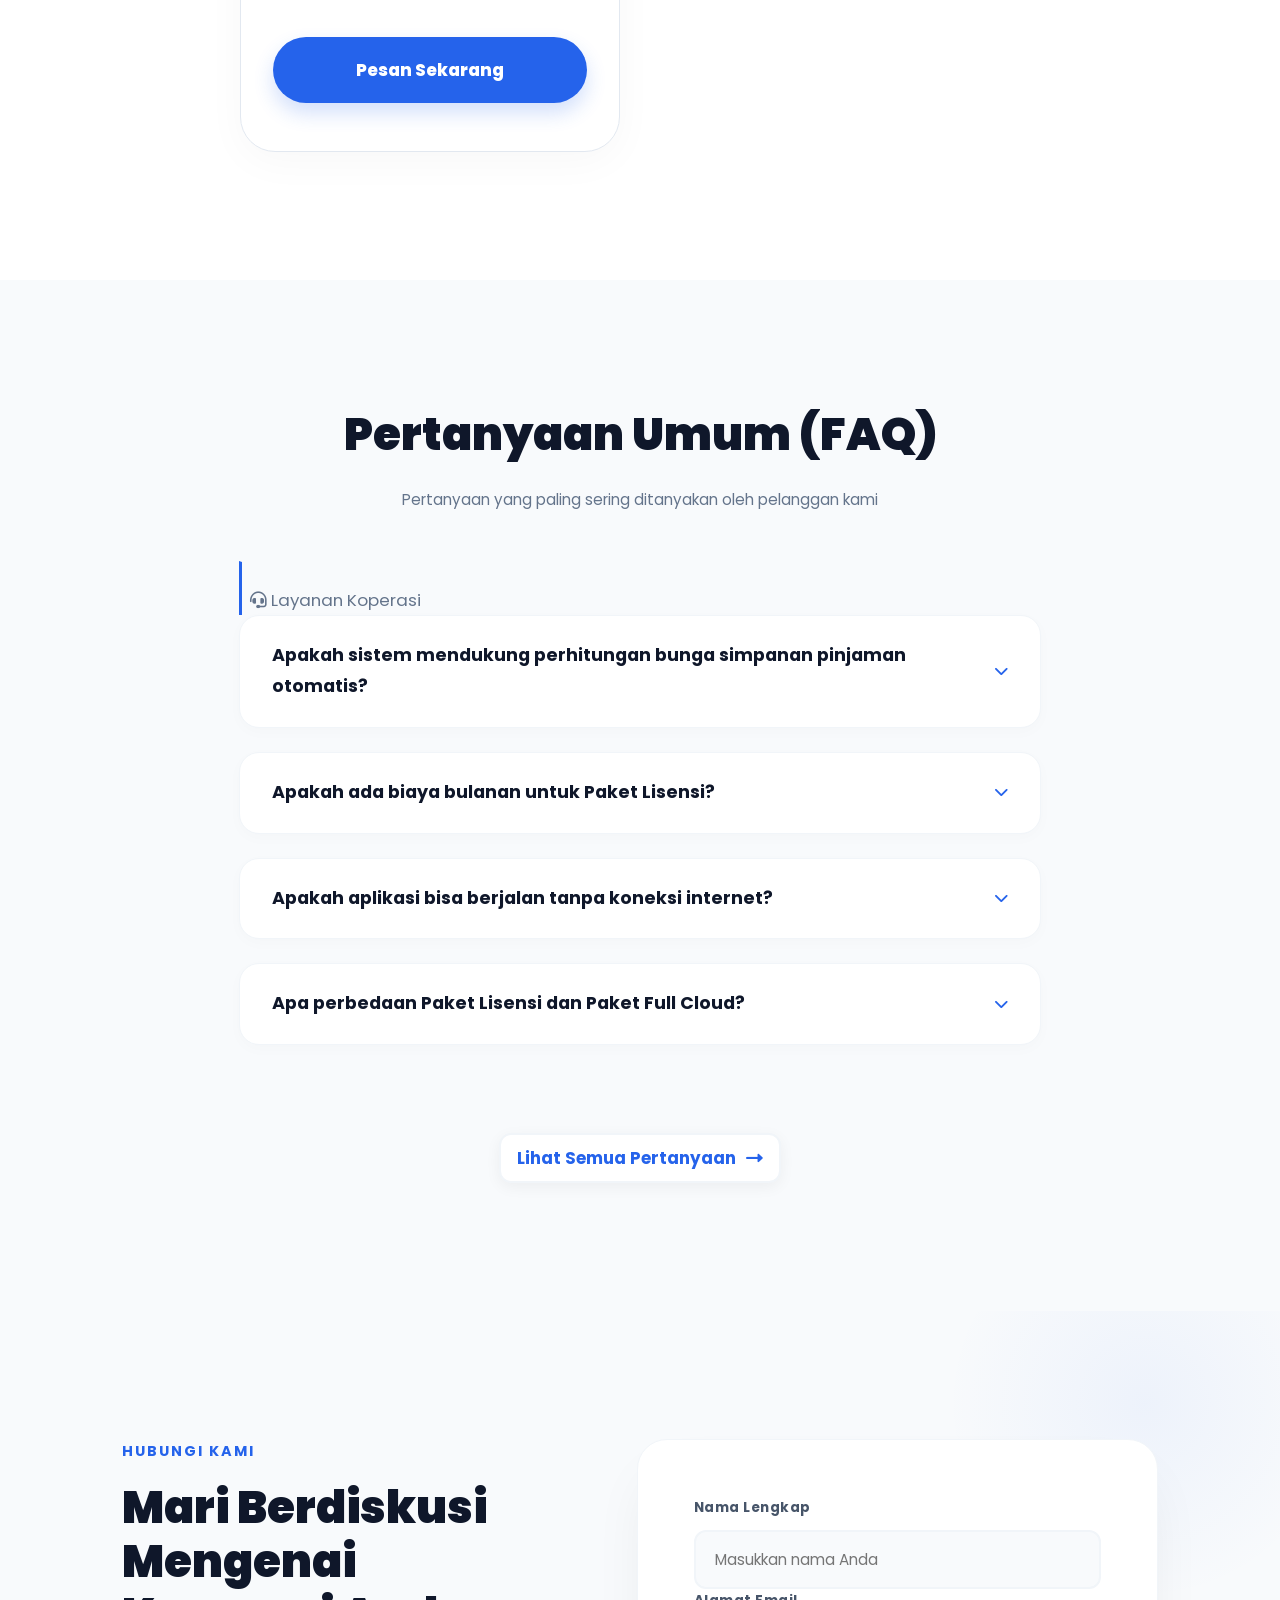
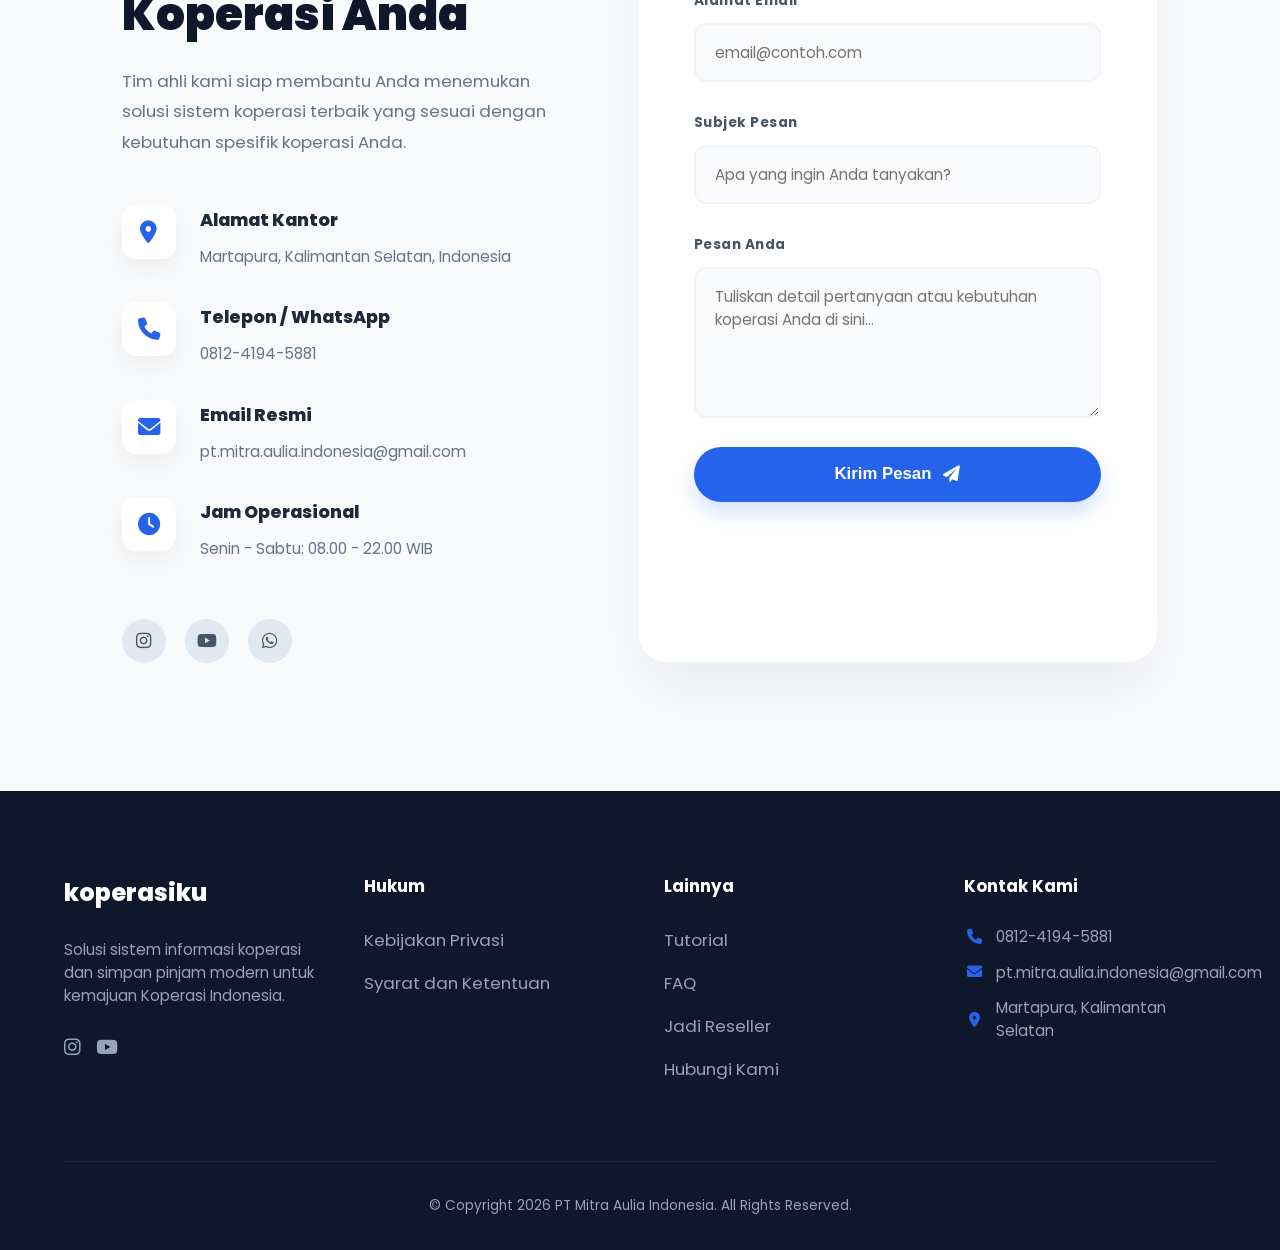
==== commit 09bf60b0: "update" ====
--- a/index.html
+++ b/index.html
@@ -88,7 +88,7 @@
     <div class="container-flex">
       <div class="content-half fade-in">
         <div class="image-wrapper">
-          <img src="img/offline-apps.png" alt="Aplikasi Koperasi Offline Desktop" class="mockup-isometric">
+          <img src="img/tablet-mockup.png" alt="Aplikasi Koperasi Offline Desktop" class="mockup-isometric">
         </div>
       </div>
       <div class="content-half fade-in">
@@ -134,7 +134,7 @@
       </div>
       <div class="content-half fade-in">
         <div class="image-wrapper">
-          <img src="img/cms-aulia.png" alt="CMS Auliasoft Online Dashboard" class="mockup-tablet">
+          <img src="img/handphone.png" alt="CMS Auliasoft Online Dashboard" class="mockup-tablet">
         </div>
       </div>
     </div>
--- a/css/style.css
+++ b/css/style.css
@@ -290,7 +290,8 @@
 .premium-laptop {
   position: relative;
   width: 100%;
-  max-width: 1000px; /* Maximum expansion for "Kasiraulia" look */
+  max-width: 1000px;
+  /* Maximum expansion for "Kasiraulia" look */
   margin: 0 auto;
   perspective: 2000px;
   transform-style: preserve-3d;
@@ -544,6 +545,15 @@
   .hero-new {
     padding: 100px 5% 40px 5%;
     min-height: auto;
+    background-attachment: scroll;
+    background-position: center center;
+  }
+
+  .hero-overlay {
+    background: linear-gradient(to bottom,
+        rgba(15, 23, 42, 0.85) 0%,
+        rgba(15, 23, 42, 0.7) 40%,
+        rgba(15, 23, 42, 0.85) 100%);
   }
 }
 
@@ -570,7 +580,8 @@
   position: relative;
   z-index: 2;
   display: grid;
-  grid-template-columns: 1.1fr 0.9fr; /* Maximum expansion for laptop space */
+  grid-template-columns: 1.1fr 0.9fr;
+  /* Maximum expansion for laptop space */
   gap: 4rem;
   align-items: center;
   color: white;
@@ -581,7 +592,8 @@
 }
 
 .hero-text-side h1 {
-  font-size: clamp(2.5rem, 6vw, 3.5rem); /* Extra large for Kasiraulia style */
+  font-size: clamp(2.5rem, 6vw, 3.5rem);
+  /* Extra large for Kasiraulia style */
   font-weight: 800;
   line-height: 1.1;
   margin-bottom: 1.5rem;
@@ -589,7 +601,8 @@
 }
 
 .hero-text-side p {
-  font-size: 1.25rem; /* Slightly larger for readability */
+  font-size: 1.25rem;
+  /* Slightly larger for readability */
   opacity: 0.9;
   margin-bottom: 2.5rem;
   max-width: 900px;
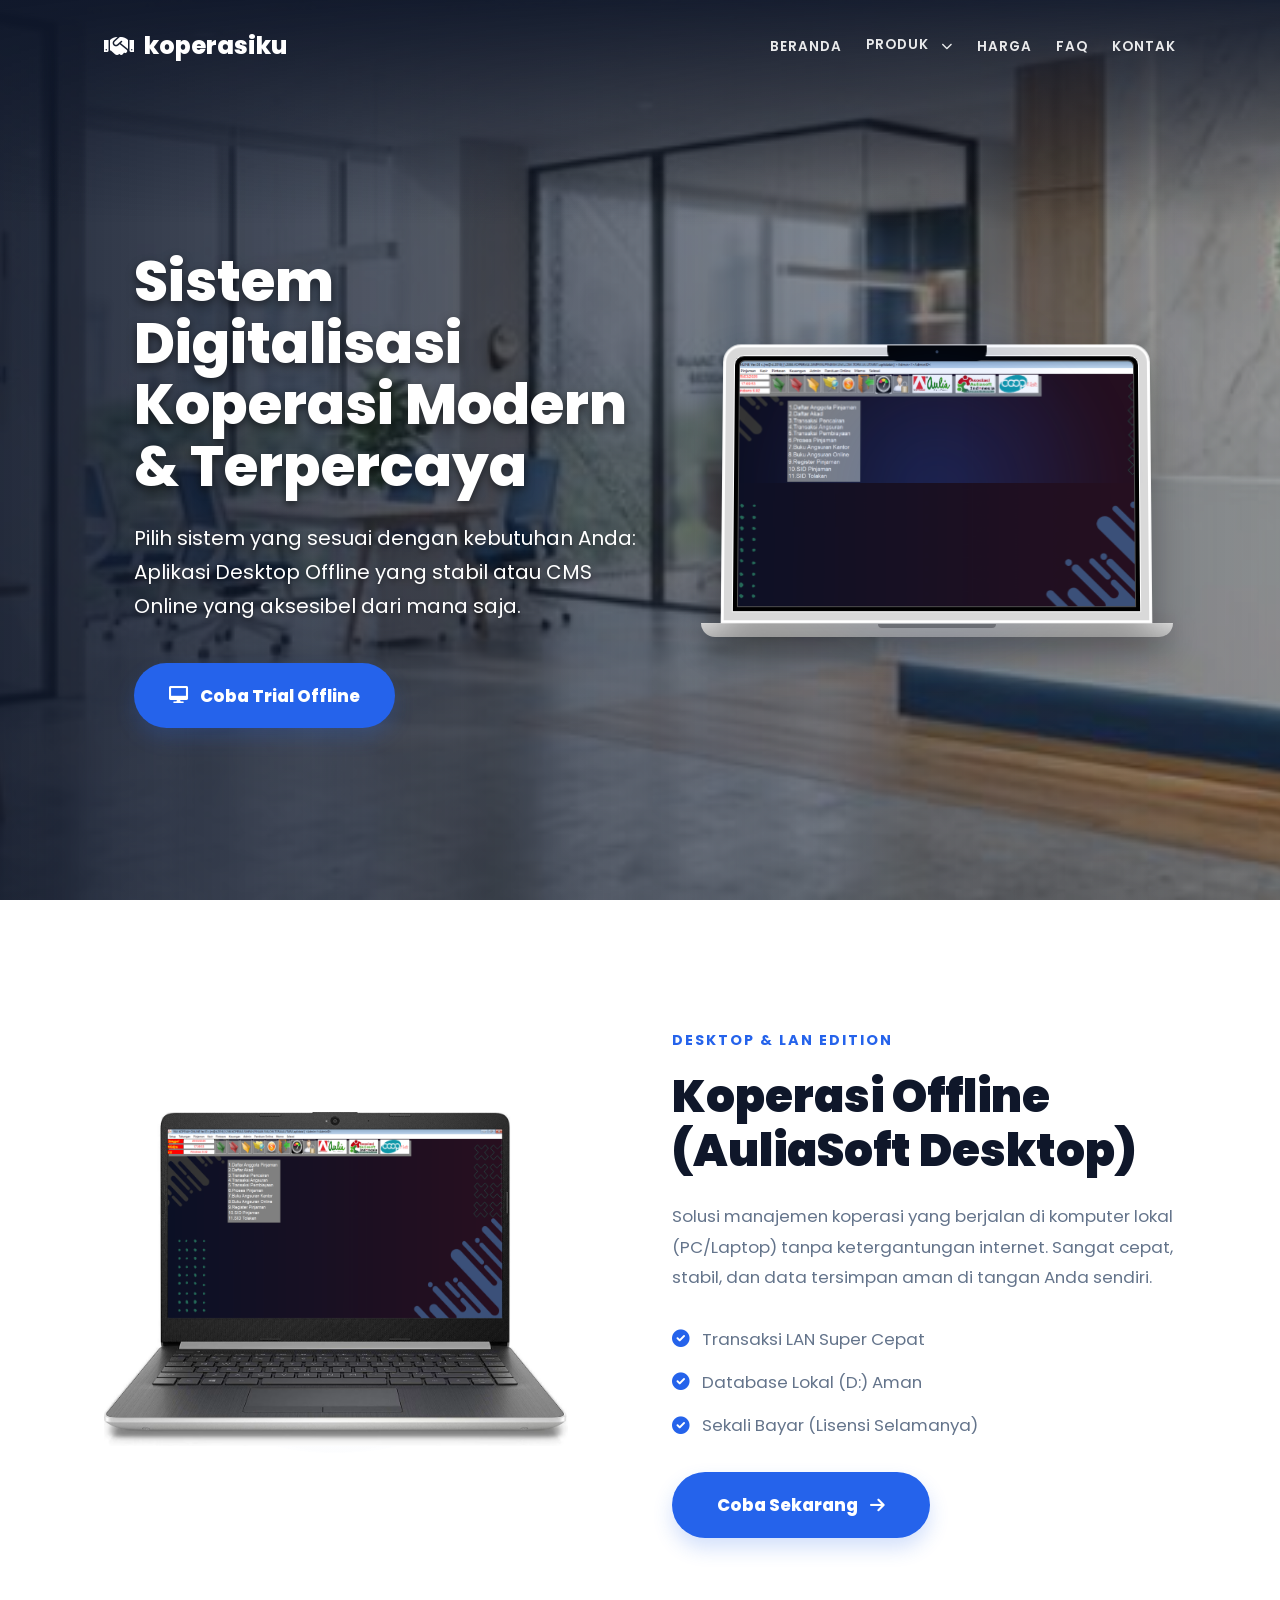
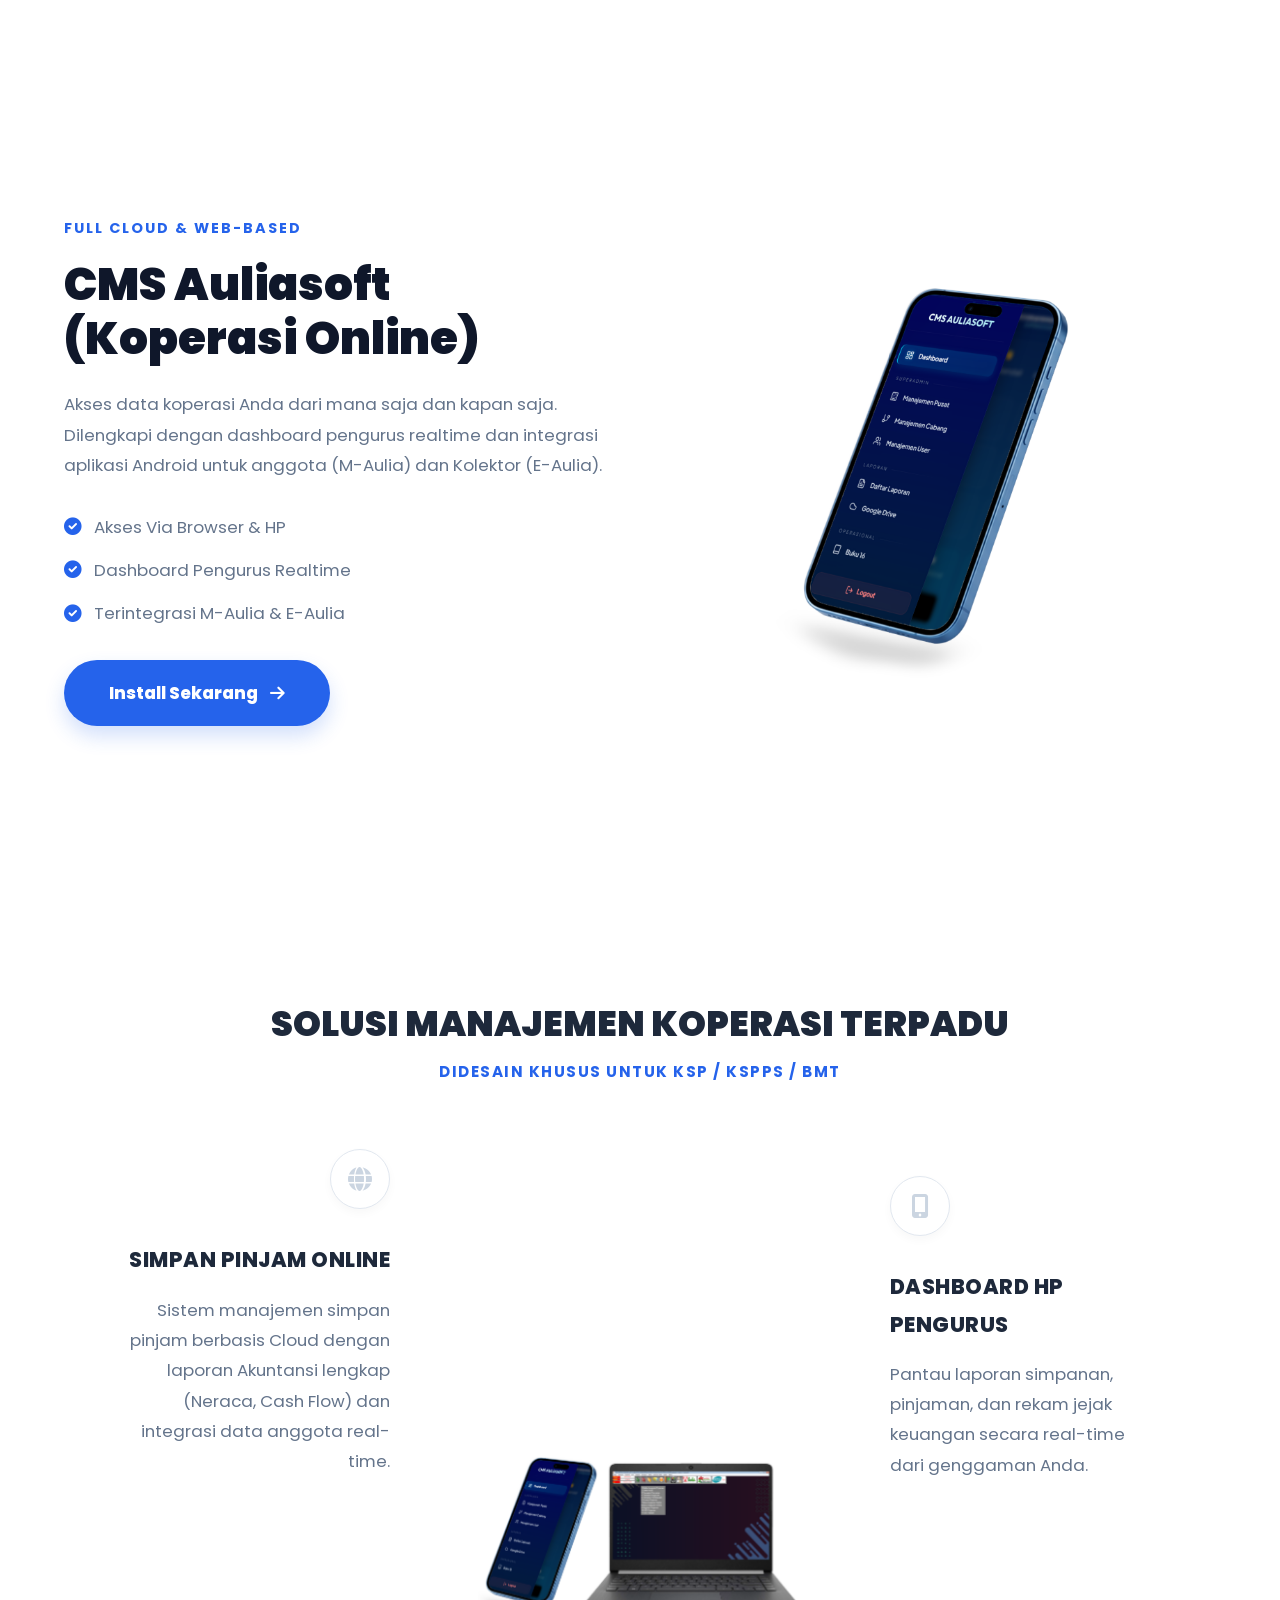
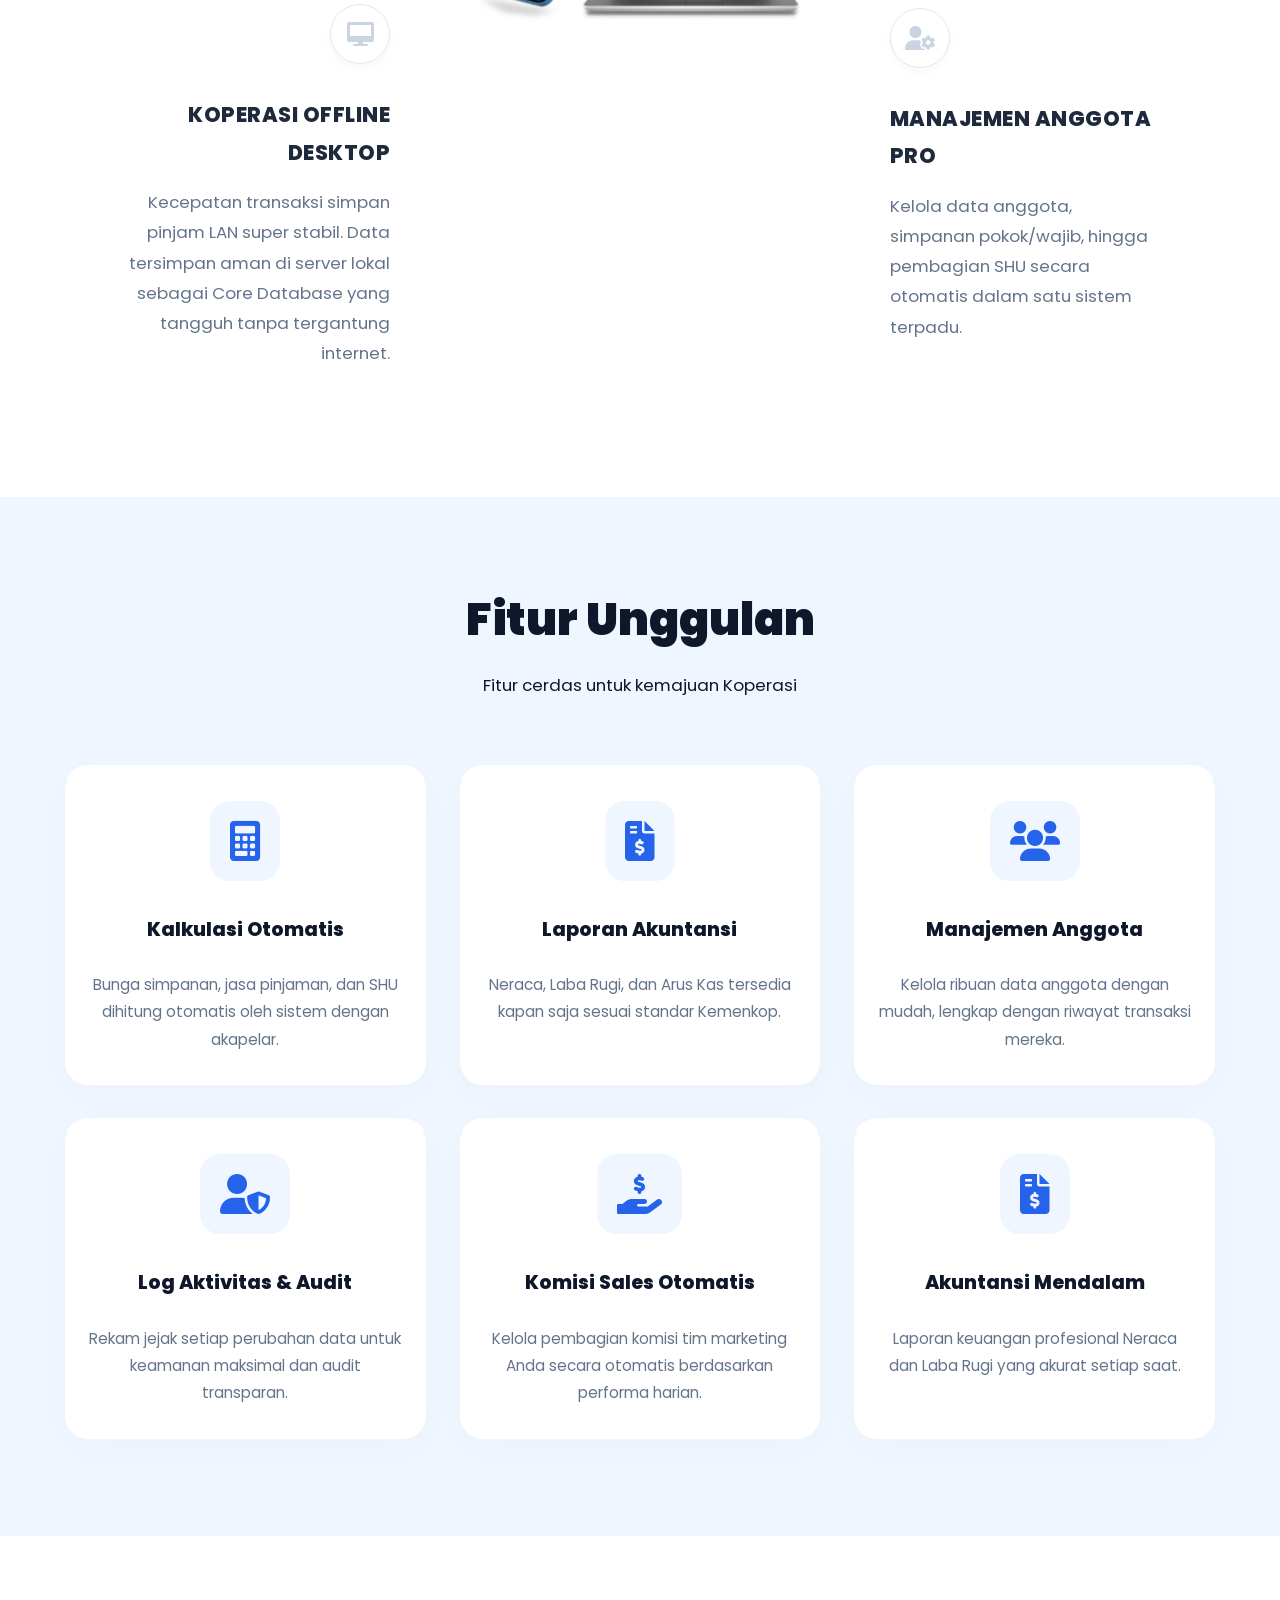
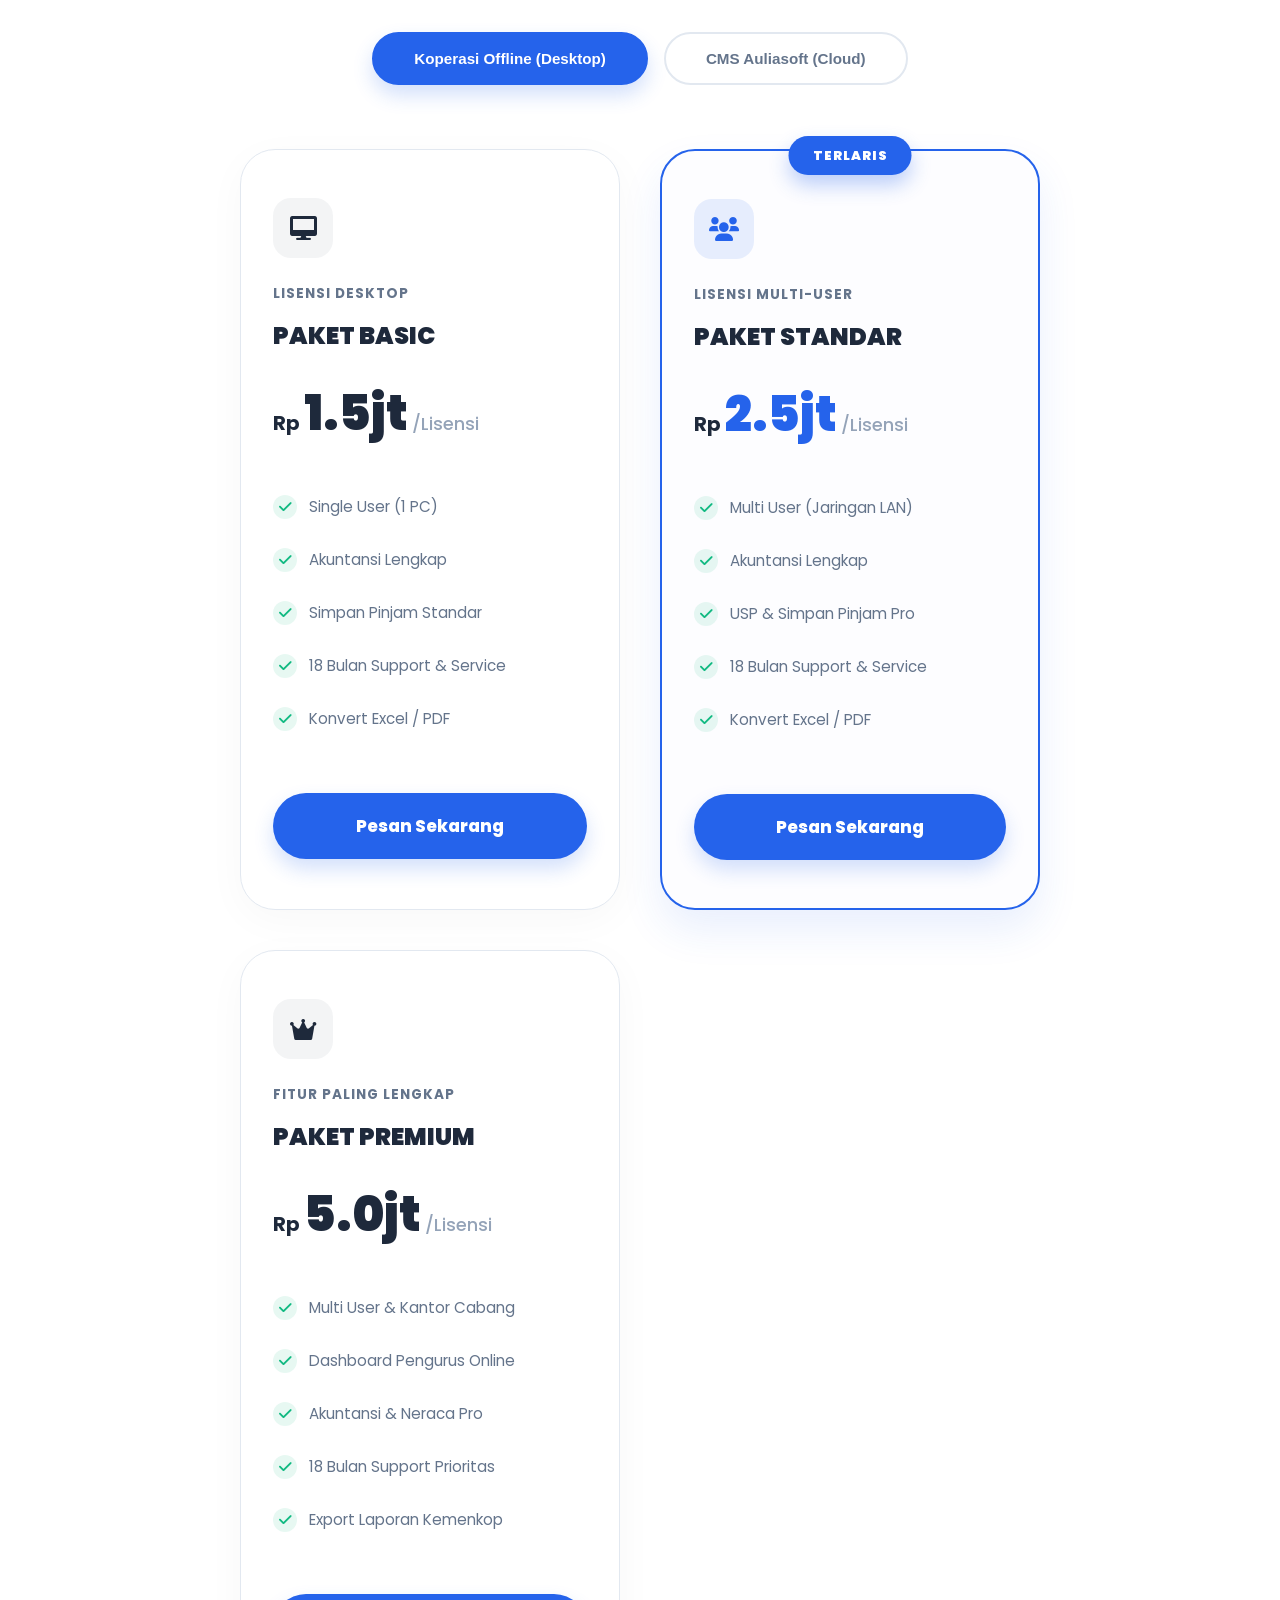
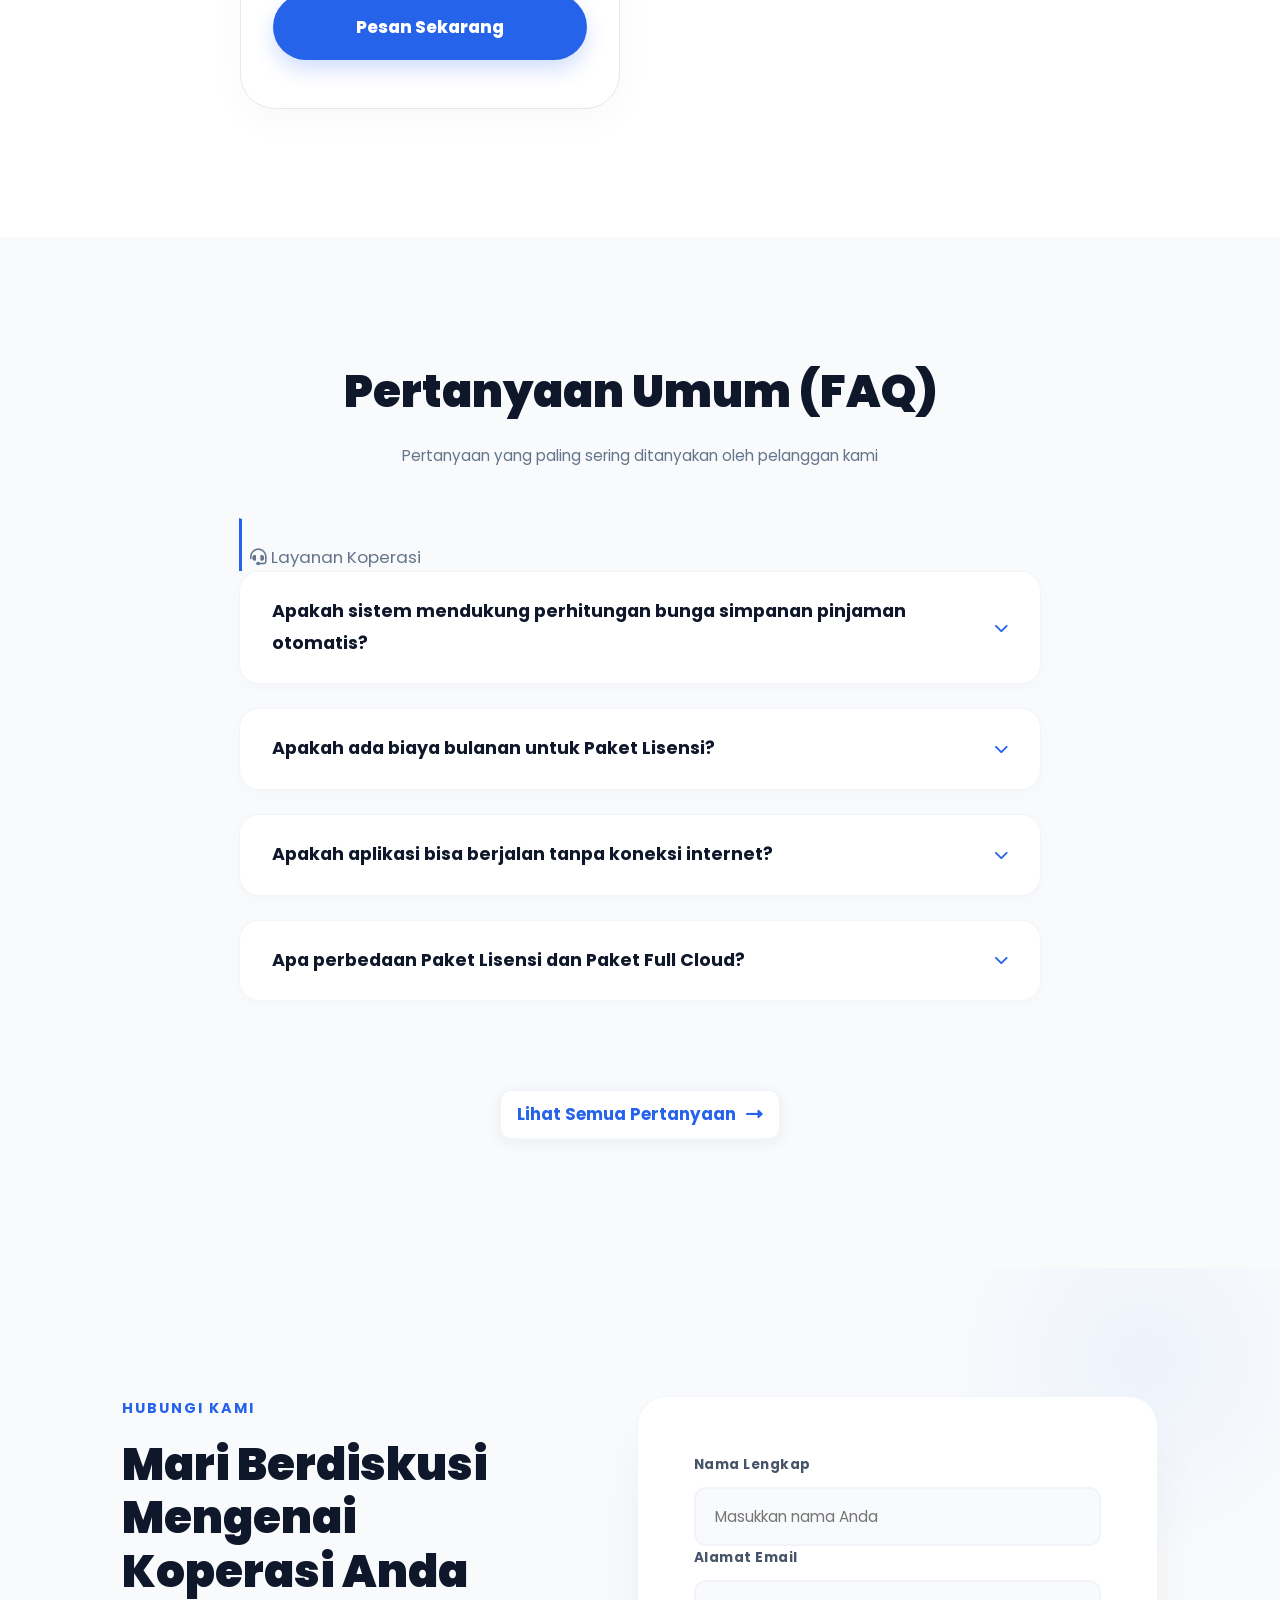
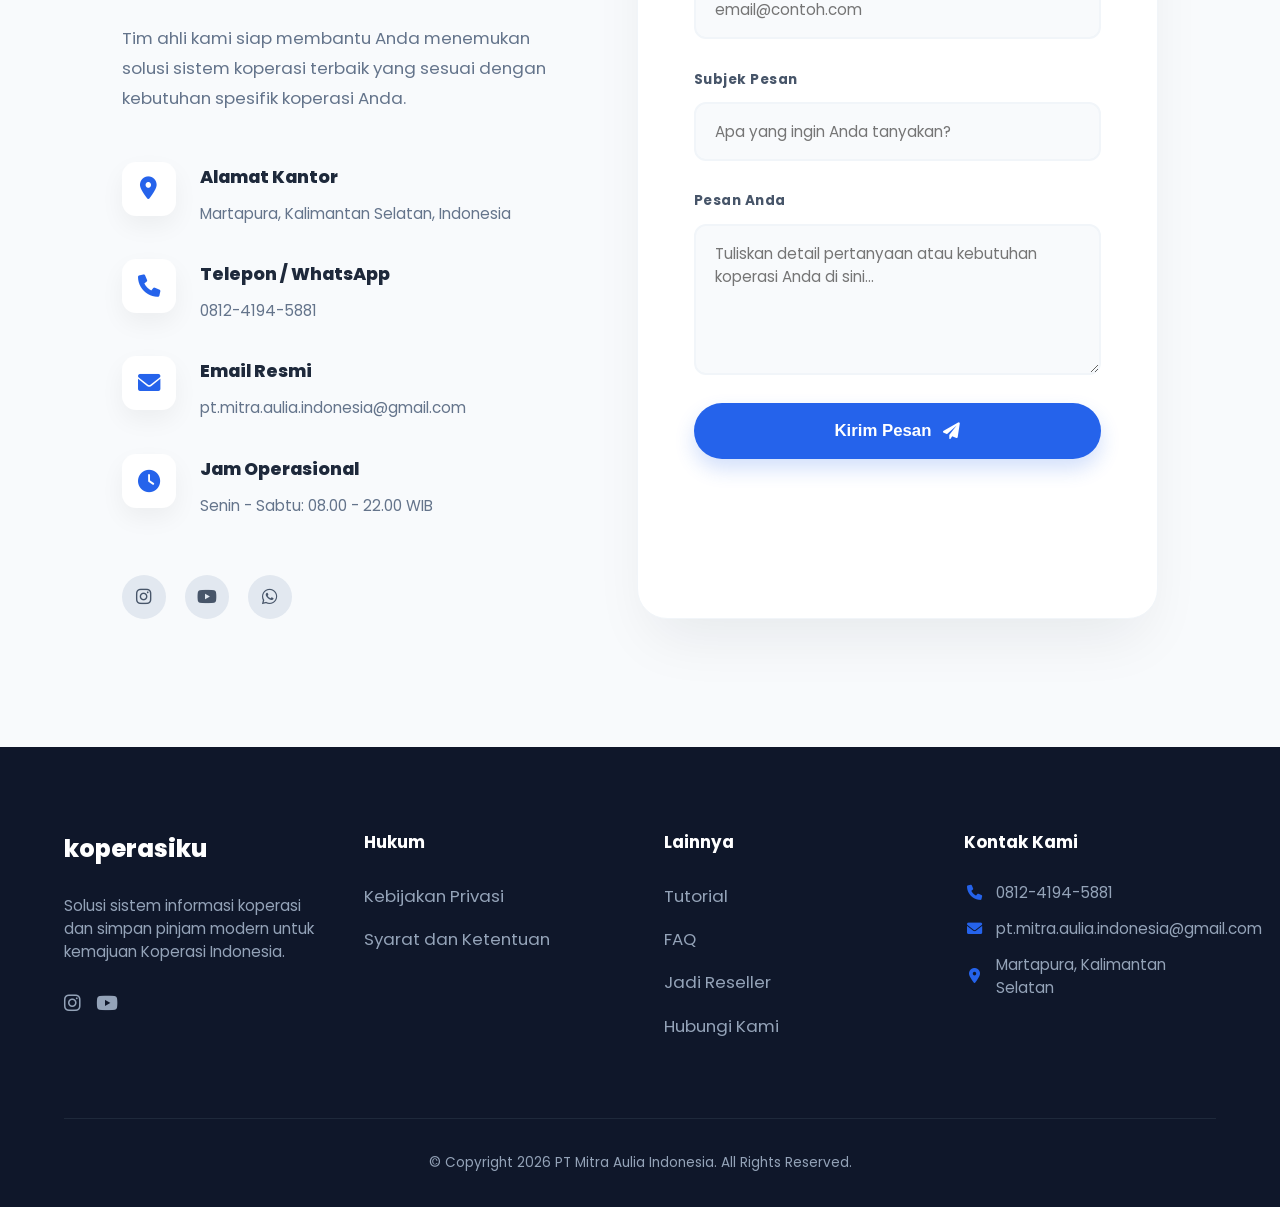
==== commit adca07bc: "update" ====
--- a/index.html
+++ b/index.html
@@ -88,7 +88,7 @@
     <div class="container-flex">
       <div class="content-half fade-in">
         <div class="image-wrapper">
-          <img src="img/tablet-mockup.png" alt="Aplikasi Koperasi Offline Desktop" class="mockup-isometric">
+          <img src="img/laptop-mockup.png" alt="Aplikasi Koperasi Offline Desktop" class="mockup-isometric">
         </div>
       </div>
       <div class="content-half fade-in">
@@ -173,7 +173,7 @@
         <!-- Center Mockup Laptop -->
         <div class="features-mockup">
           <div class="image-wrapper">
-            <img src="img/phone-tablet.png" alt="Solusi Koperasi Terpadu Auliasoft" class="mockup-tablet">
+            <img src="img/phone-laptop.png" alt="Solusi Koperasi Terpadu Auliasoft" class="mockup-tablet">
           </div>
         </div>
 
--- a/css/style.css
+++ b/css/style.css
@@ -1660,7 +1660,8 @@
   }
 
   .hero-container {
-    grid-template-columns: 1fr;
+    display: flex;
+    flex-direction: column;
     text-align: center;
     gap: 3rem;
   }
@@ -1705,6 +1706,18 @@
   #online .container-flex {
     flex-direction: column-reverse;
     /* Put image on top for these sections */
+  }
+
+  .features-mockup {
+    width: 100%;
+    max-width: 100% !important;
+    margin: 2rem 0;
+    transform: scale(1.1);
+  }
+
+  .features-mockup .image-wrapper {
+    max-width: 100% !important;
+    padding: 0;
   }
 
   .price-card.featured {
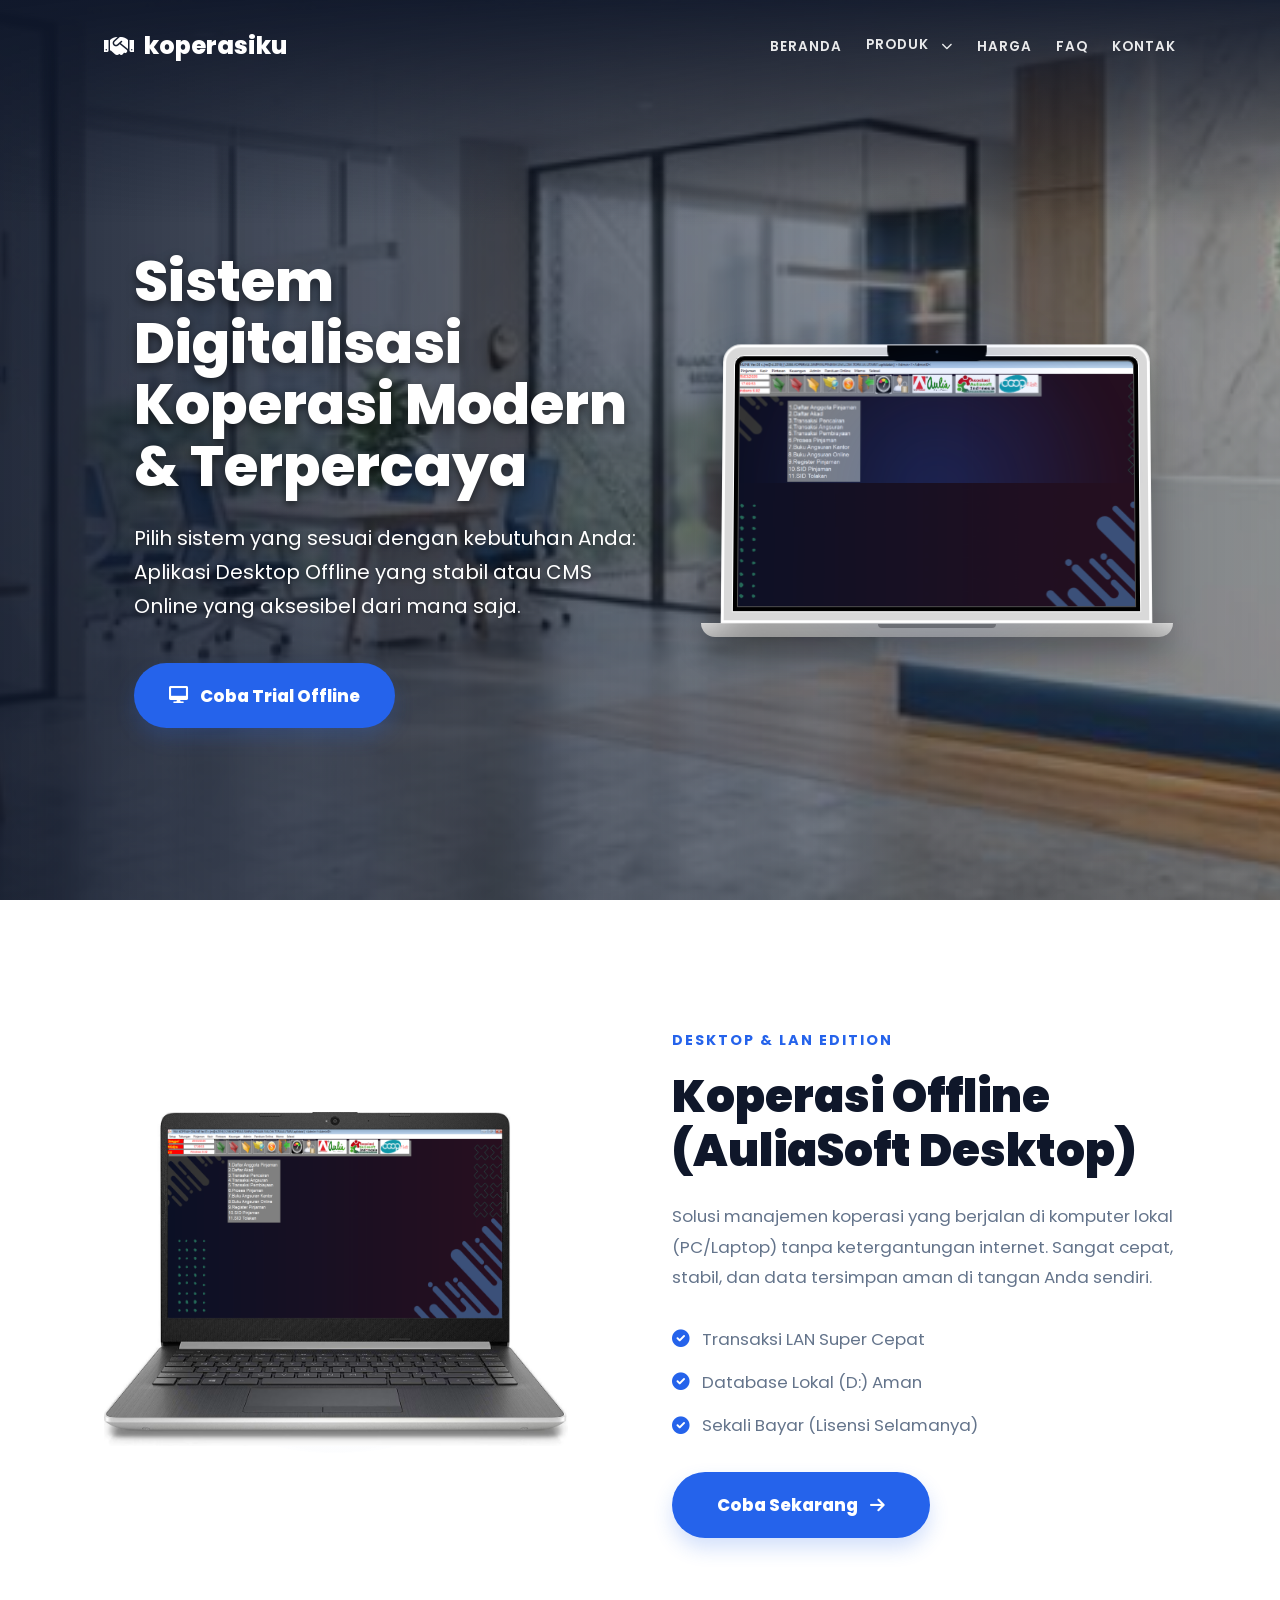
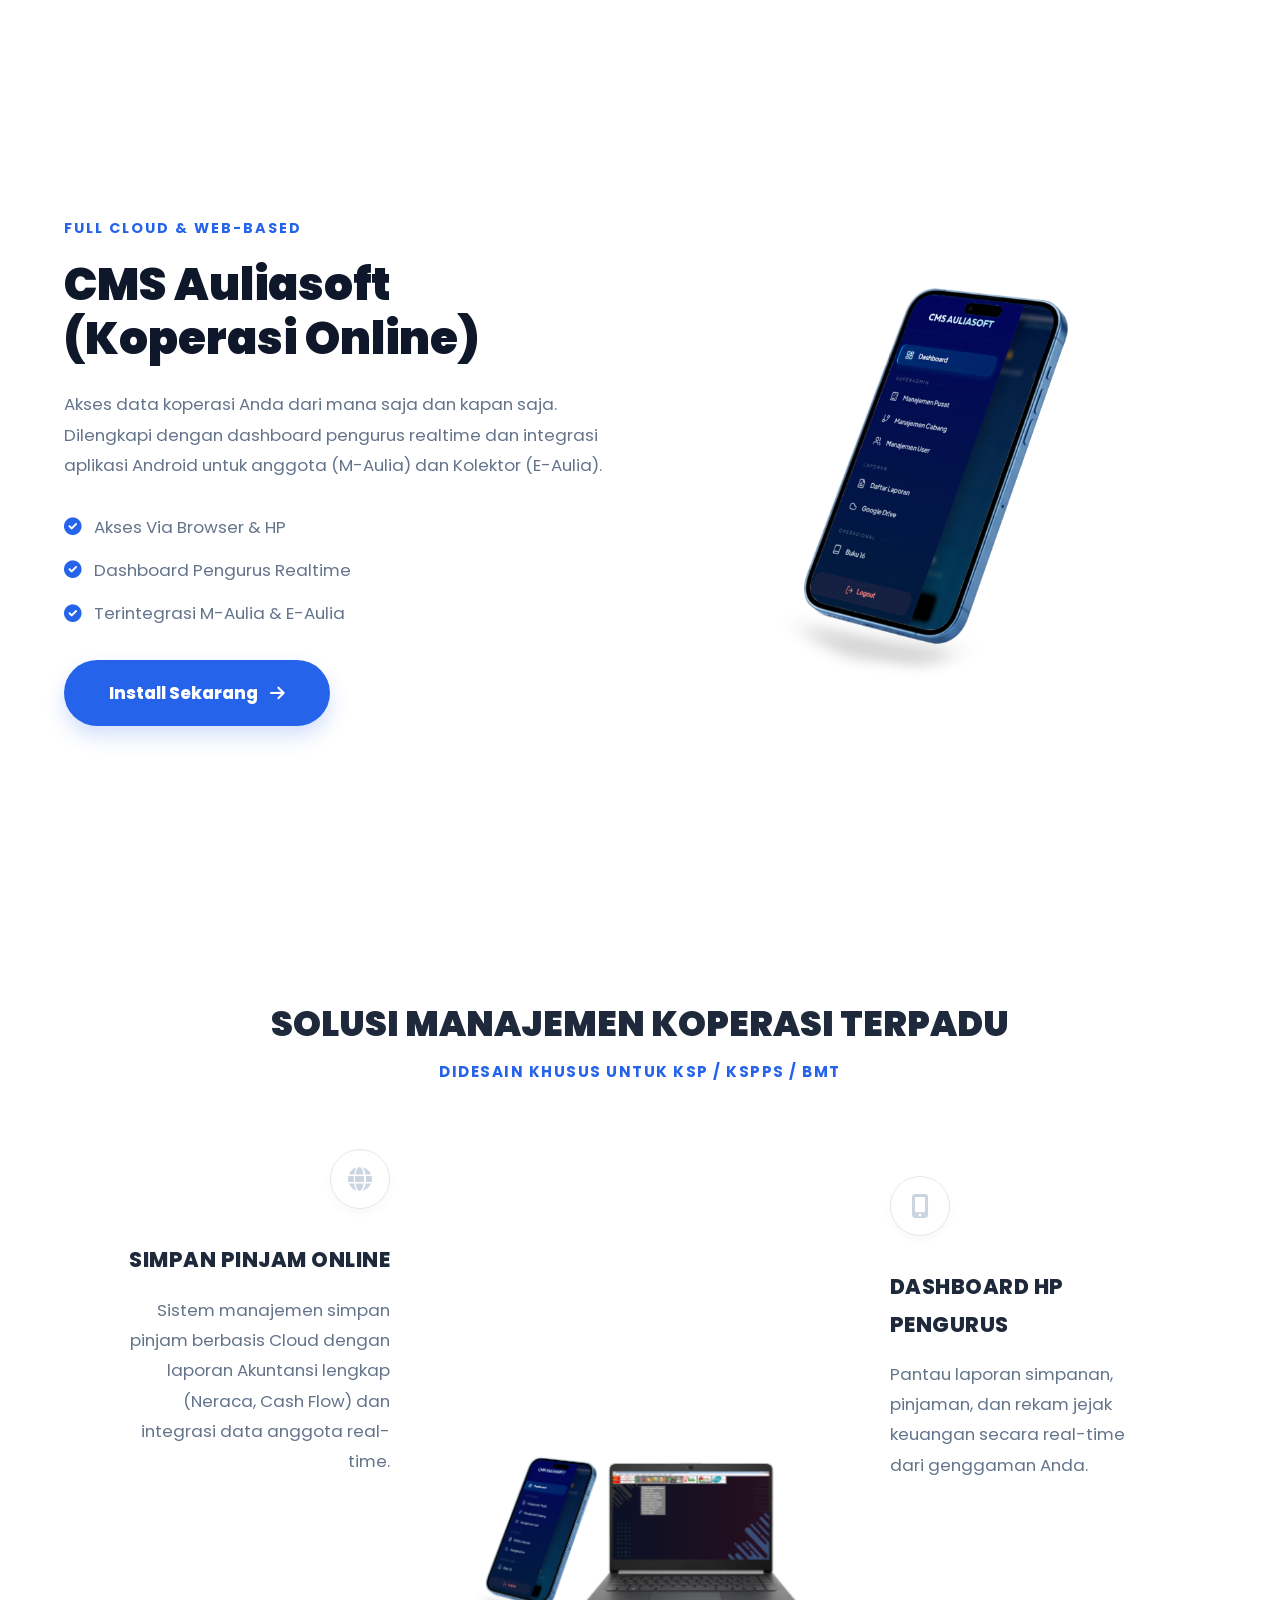
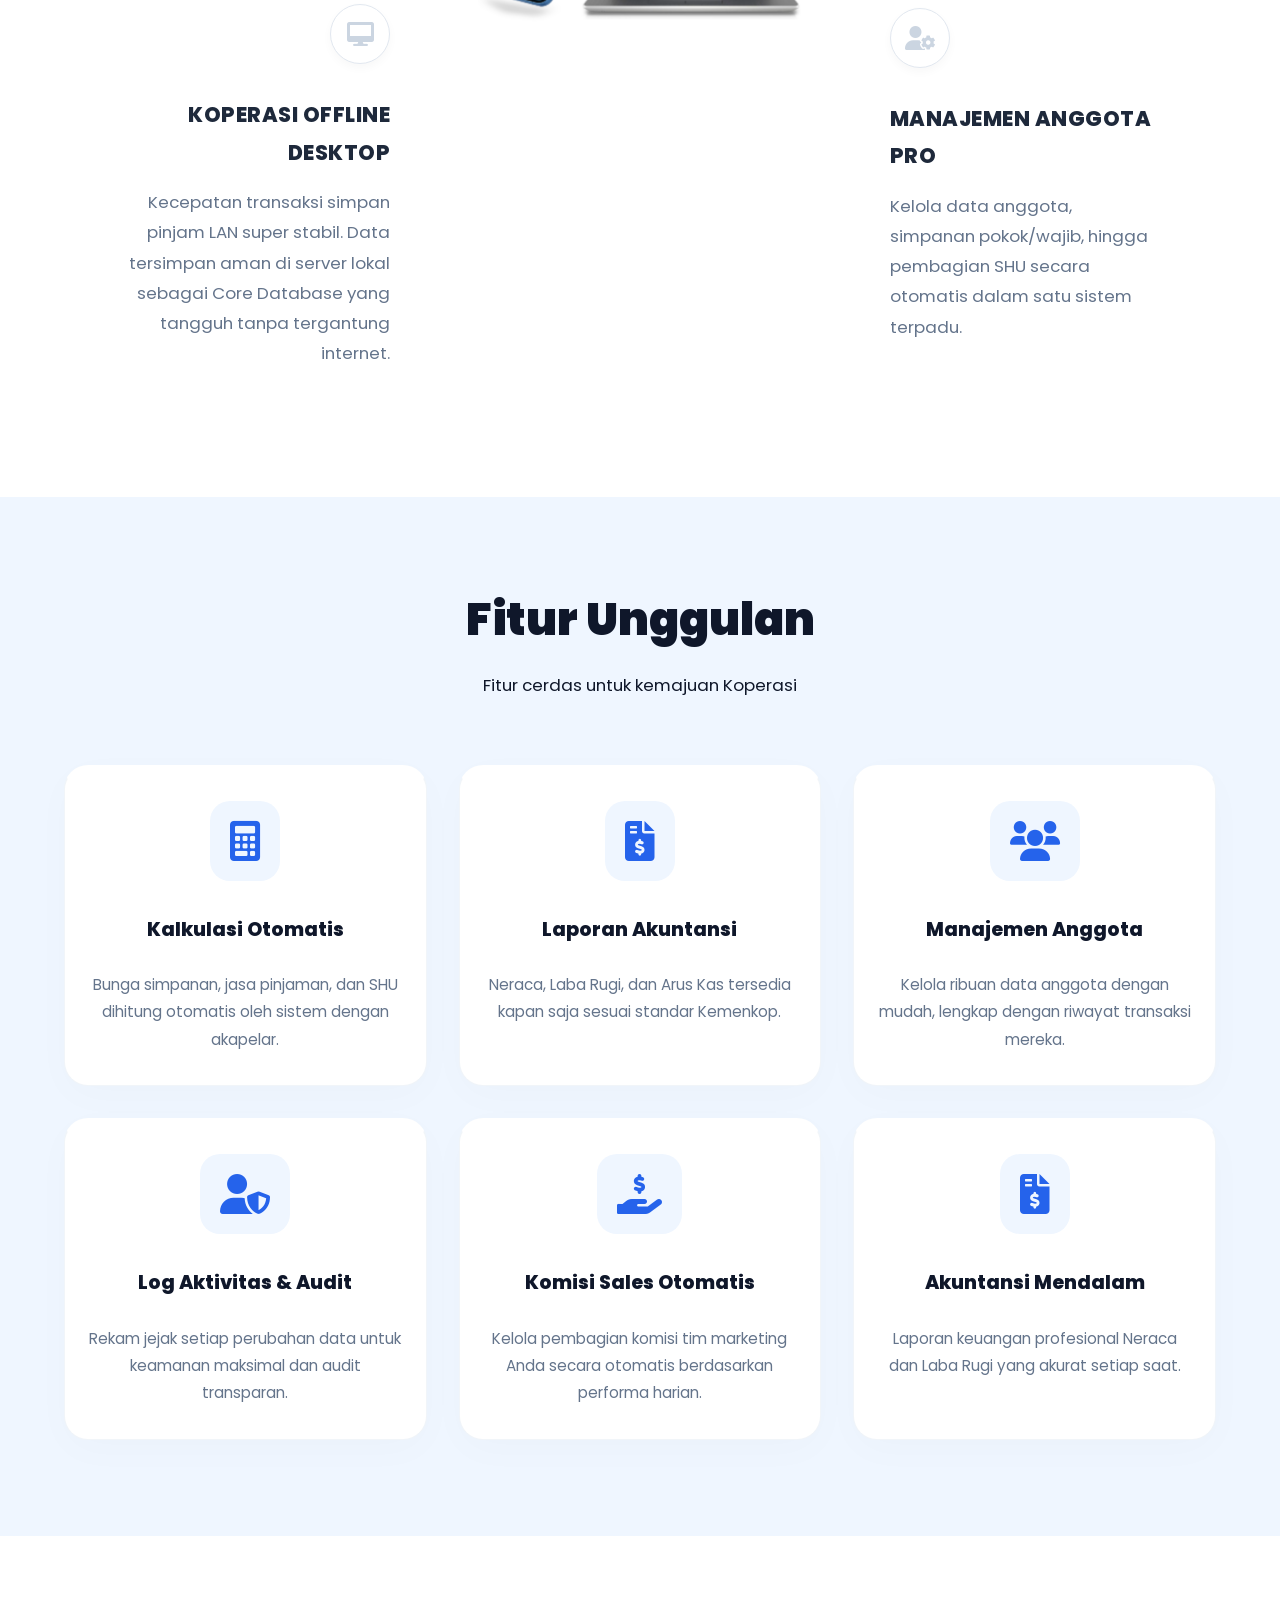
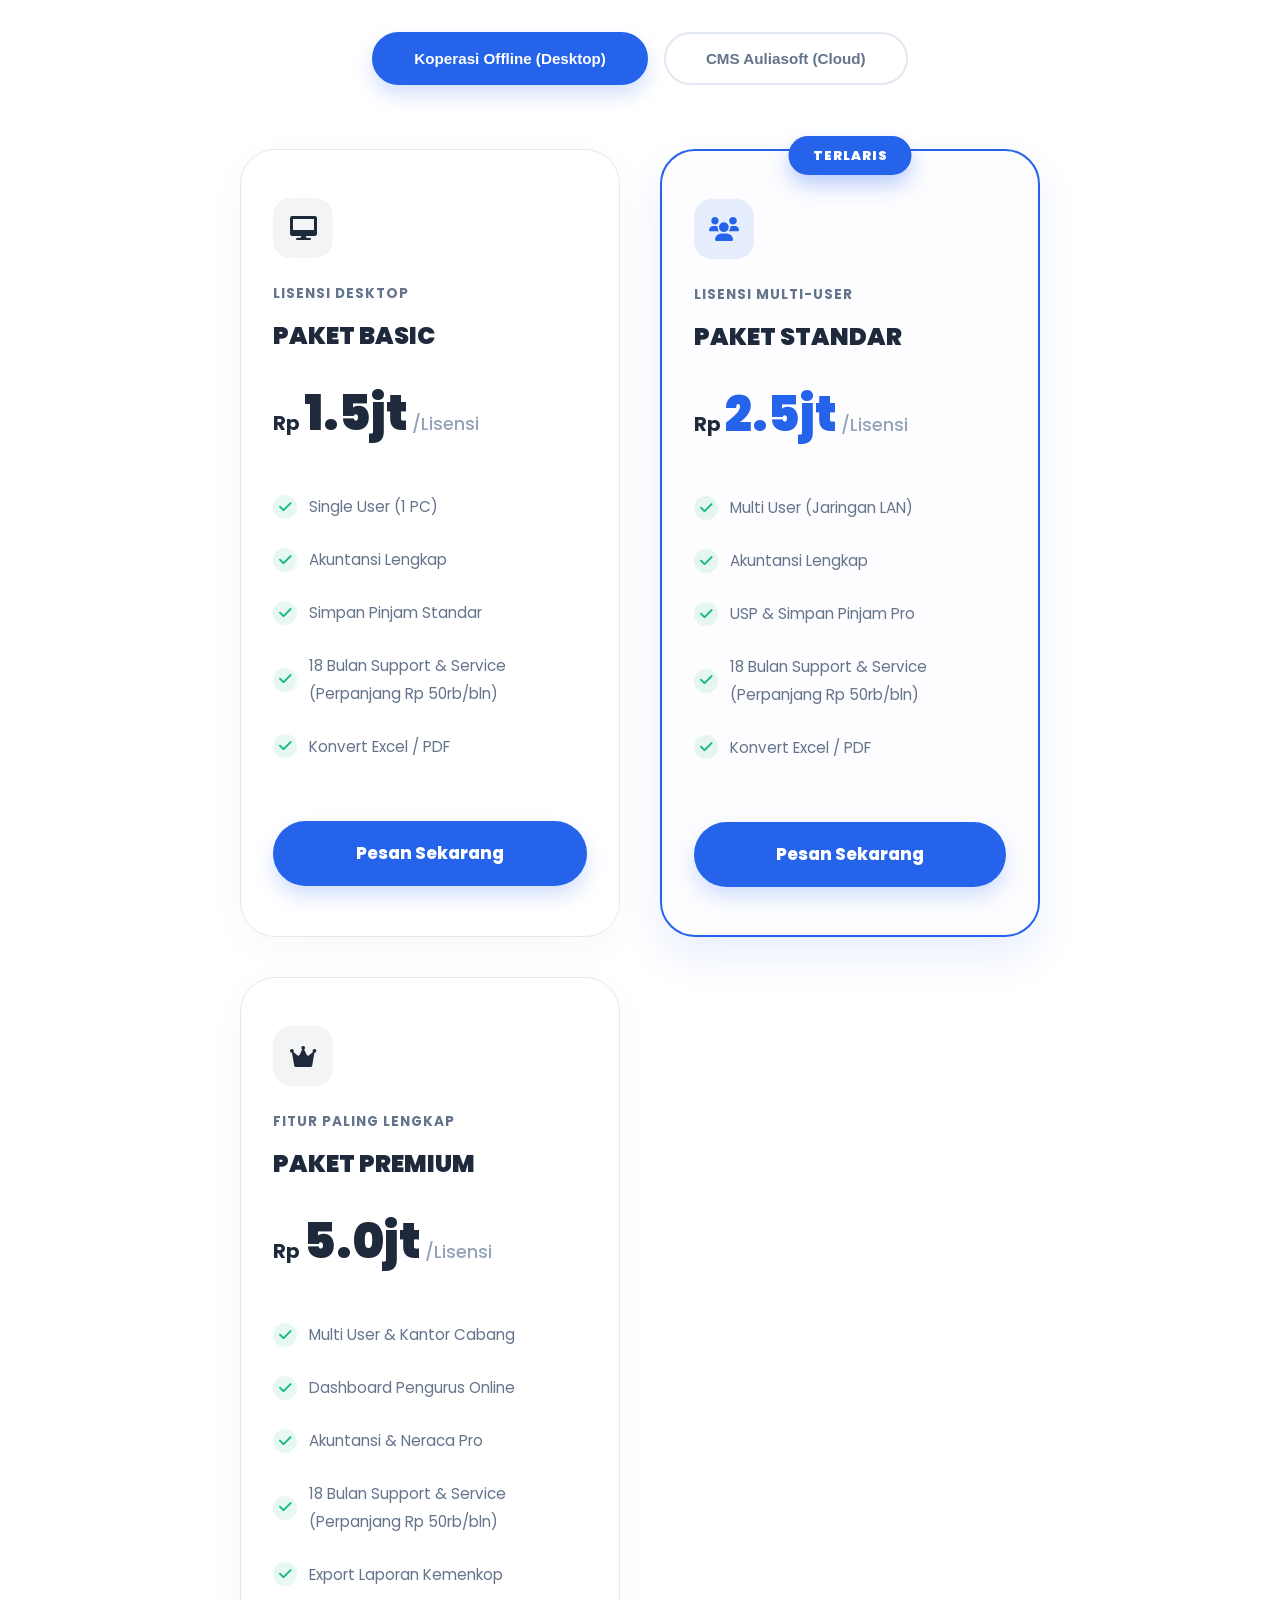
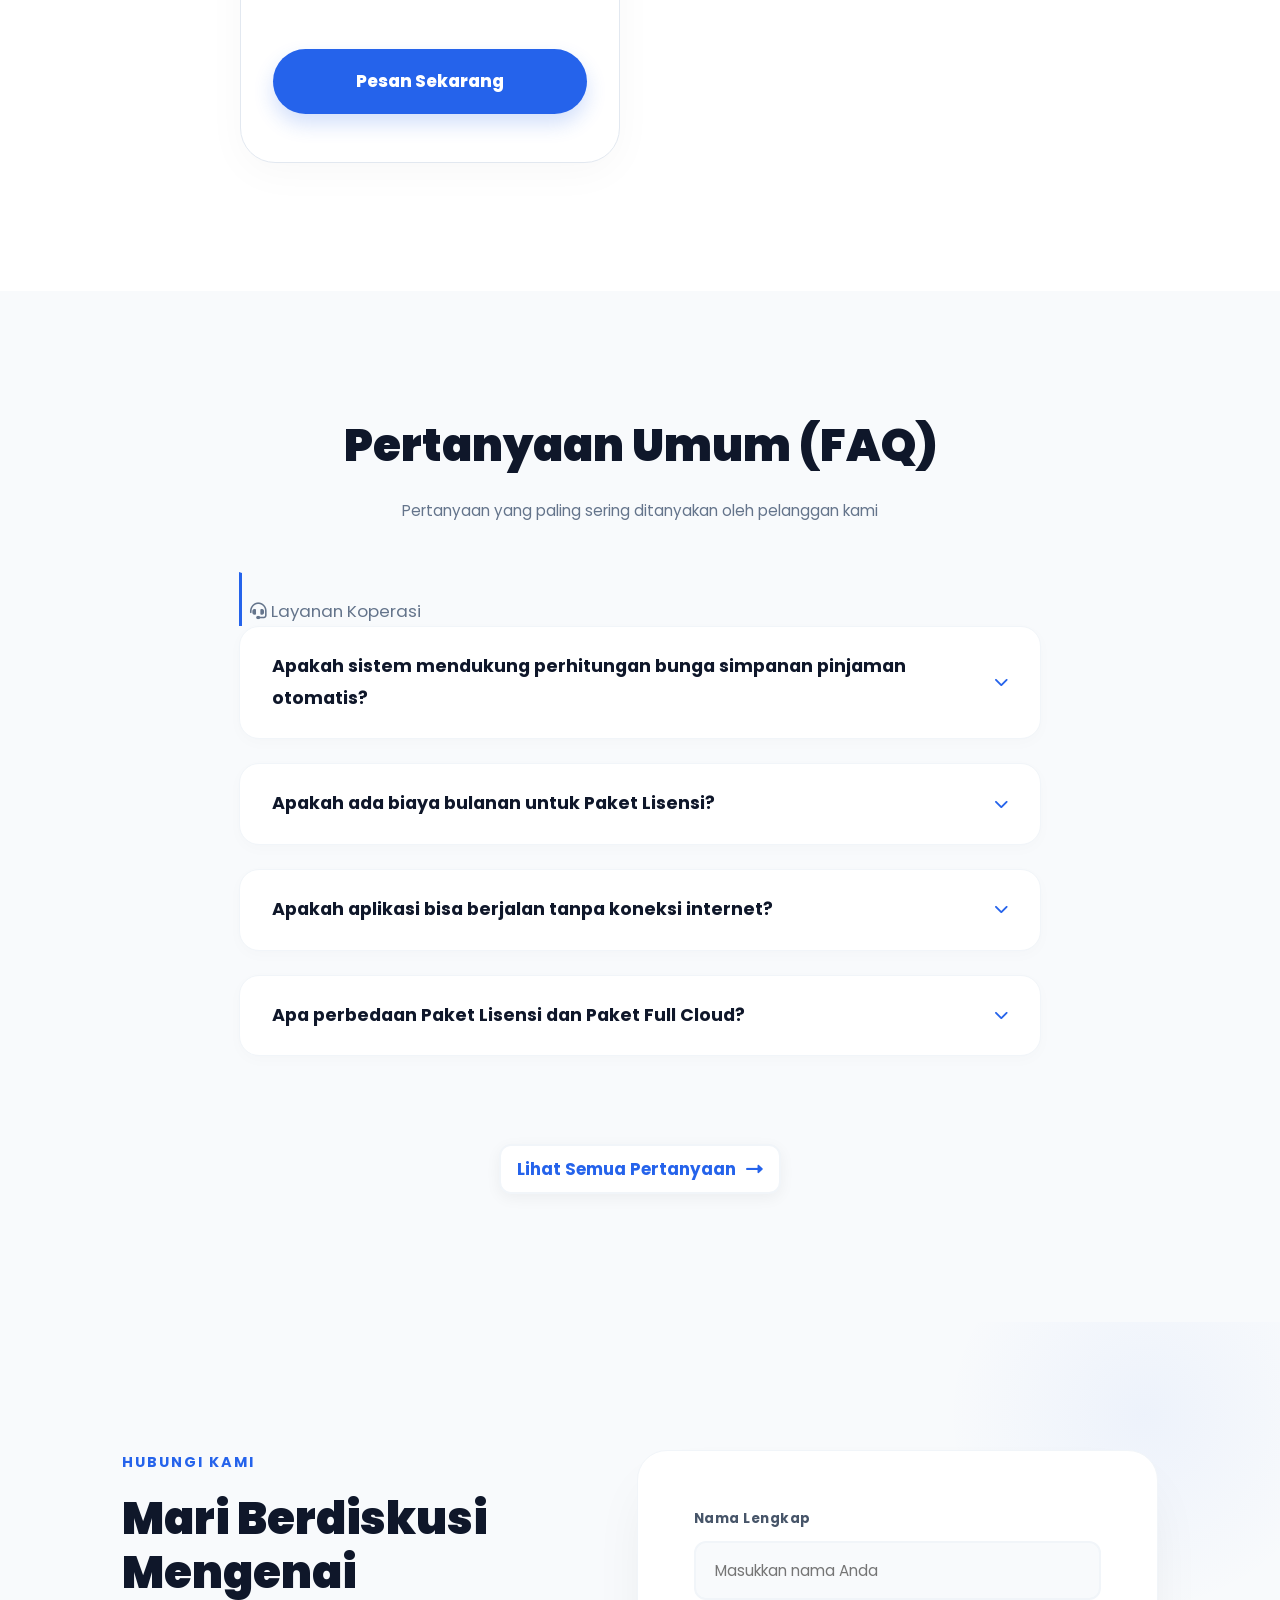
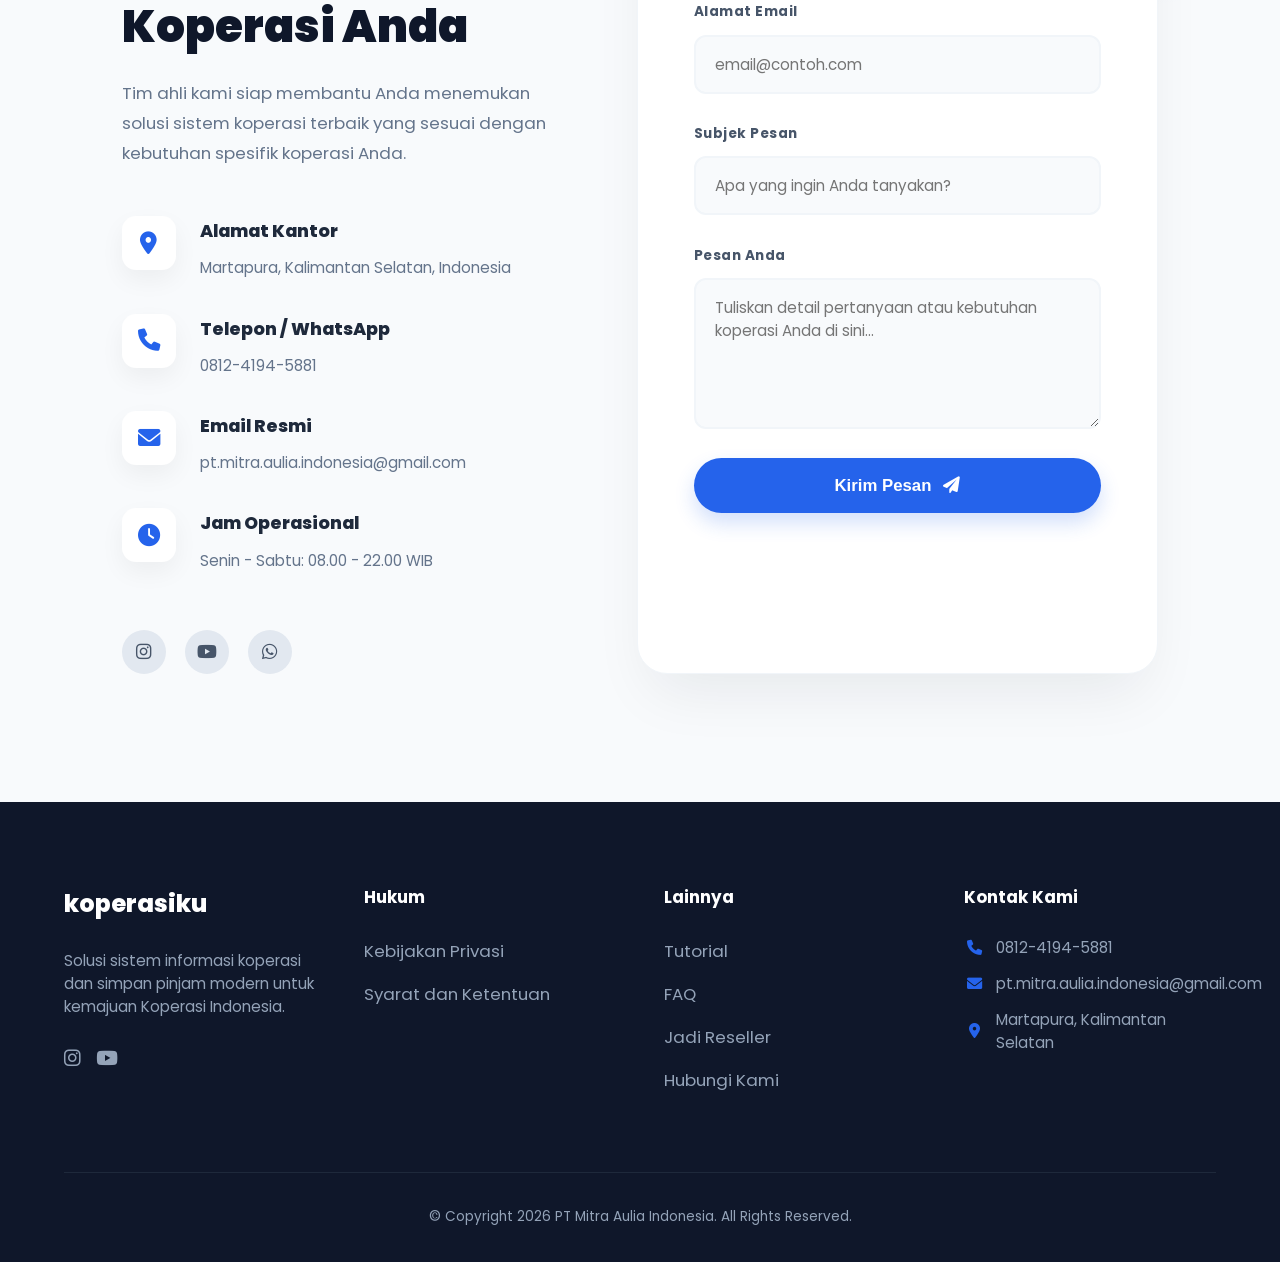
==== commit d2a35854: "update" ====
--- a/index.html
+++ b/index.html
@@ -266,7 +266,7 @@
               <li><i class="fas fa-check"></i> Single User (1 PC)</li>
               <li><i class="fas fa-check"></i> Akuntansi Lengkap</li>
               <li><i class="fas fa-check"></i> Simpan Pinjam Standar</li>
-              <li><i class="fas fa-check"></i> 18 Bulan Support & Service</li>
+              <li><i class="fas fa-check"></i> 18 Bulan Support & Service (Perpanjang Rp 50rb/bln)</li>
               <li><i class="fas fa-check"></i> Konvert Excel / PDF</li>
             </ul>
           </div>
@@ -298,7 +298,7 @@
               <li><i class="fas fa-check"></i> Multi User (Jaringan LAN)</li>
               <li><i class="fas fa-check"></i> Akuntansi Lengkap</li>
               <li><i class="fas fa-check"></i> USP & Simpan Pinjam Pro</li>
-              <li><i class="fas fa-check"></i> 18 Bulan Support & Service</li>
+              <li><i class="fas fa-check"></i> 18 Bulan Support & Service (Perpanjang Rp 50rb/bln)</li>
               <li><i class="fas fa-check"></i> Konvert Excel / PDF</li>
             </ul>
           </div>
@@ -329,7 +329,7 @@
               <li><i class="fas fa-check"></i> Multi User & Kantor Cabang</li>
               <li><i class="fas fa-check"></i> Dashboard Pengurus Online</li>
               <li><i class="fas fa-check"></i> Akuntansi & Neraca Pro</li>
-              <li><i class="fas fa-check"></i> 18 Bulan Support Prioritas</li>
+              <li><i class="fas fa-check"></i> 18 Bulan Support & Service (Perpanjang Rp 50rb/bln)</li>
               <li><i class="fas fa-check"></i> Export Laporan Kemenkop</li>
             </ul>
           </div>
@@ -456,26 +456,23 @@
             Apakah ada biaya bulanan untuk Paket Lisensi?
             <i class="fas fa-chevron-down"></i>
           </summary>
-          <p>Tidak ada. Paket Lisensi (BASIC, STANDAR, atau PREMIUM) adalah sistem "Sekali Bayar" untuk lisensi
-            selamanya. Anda
-            hanya perlu membayar biaya tambahan jika ingin berlangganan layanan Cloud Add-on tahunan.</p>
+          <p>Tidak ada biaya bulanan wajib. Paket Lisensi adalah sistem "Sekali Bayar" untuk lisensi
+            selamanya. Layanan Support/Kendala diberikan secara gratis selama 18 bulan pertama. Setelah masa tersebut
+            berakhir, biayanya hanya Rp 50.000 per bulan untuk support sistem jika Anda membutuhkan bantuan teknis.</p>
         </details>
         <details>
           <summary>
             Apakah aplikasi bisa berjalan tanpa koneksi internet?
             <i class="fas fa-chevron-down"></i>
           </summary>
-          <p>Ya, untuk paket Lisensi Offline/LAN, aplikasi berjalan sepenuhnya secara lokal. Internet hanya dibutuhkan
-            saat aktivasi pertama kali atau jika Anda menggunakan fitur Cloud Add-on.</p>
+          <p>Ya, aplikasi Lisensi Offline/LAN menggunakan <strong>Sistem Hybrid</strong>. Operasional harian berjalan 100% secara lokal tanpa internet. Internet hanya dibutuhkan saat aktivasi awal atau jika Anda mengaktifkan sinkronisasi Cloud untuk monitoring HP dan backup otomatis.</p>
         </details>
         <details>
           <summary>
             Apa perbedaan Paket Lisensi dan Paket Full Cloud?
             <i class="fas fa-chevron-down"></i>
           </summary>
-          <p>Paket Lisensi (Desktop Offline/LAN) adalah bayar sekali, berjalan di komputer lokal Anda. Paket Cloud
-            (A-POS/E-POS) adalah
-            sewa bulanan, berbasis web penuh dan bisa diakses dari mana saja menggunakan HP, laptop, atau tablet.</p>
+          <p>Paket Lisensi (Offline/LAN) bersifat <strong>Sekali Bayar</strong> dengan penyimpanan data di server lokal (Hybrid). Paket Full Cloud (CMS Koperasi) menggunakan sistem <strong>Sewa Bulanan</strong> yang 100% berbasis web untuk akses fleksibel dari mana saja tanpa instalasi.</p>
         </details>
       </div>
 
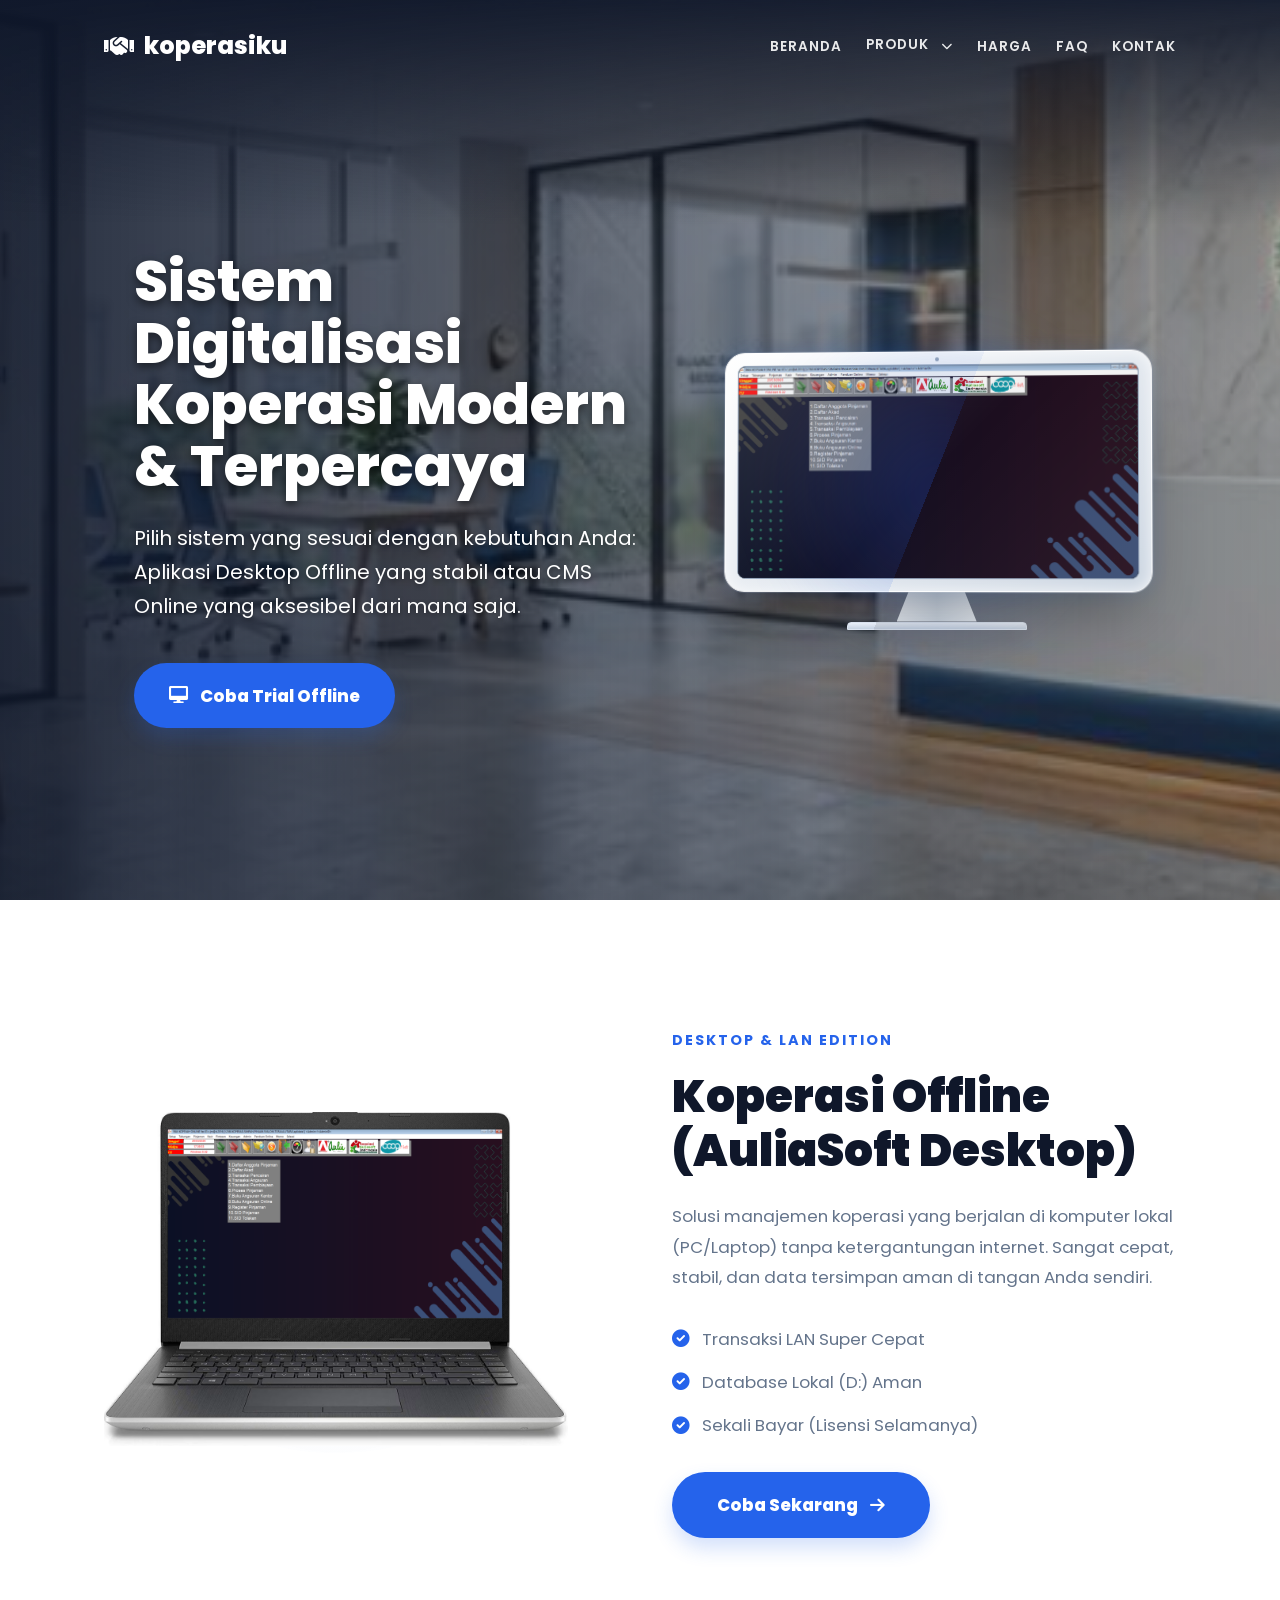
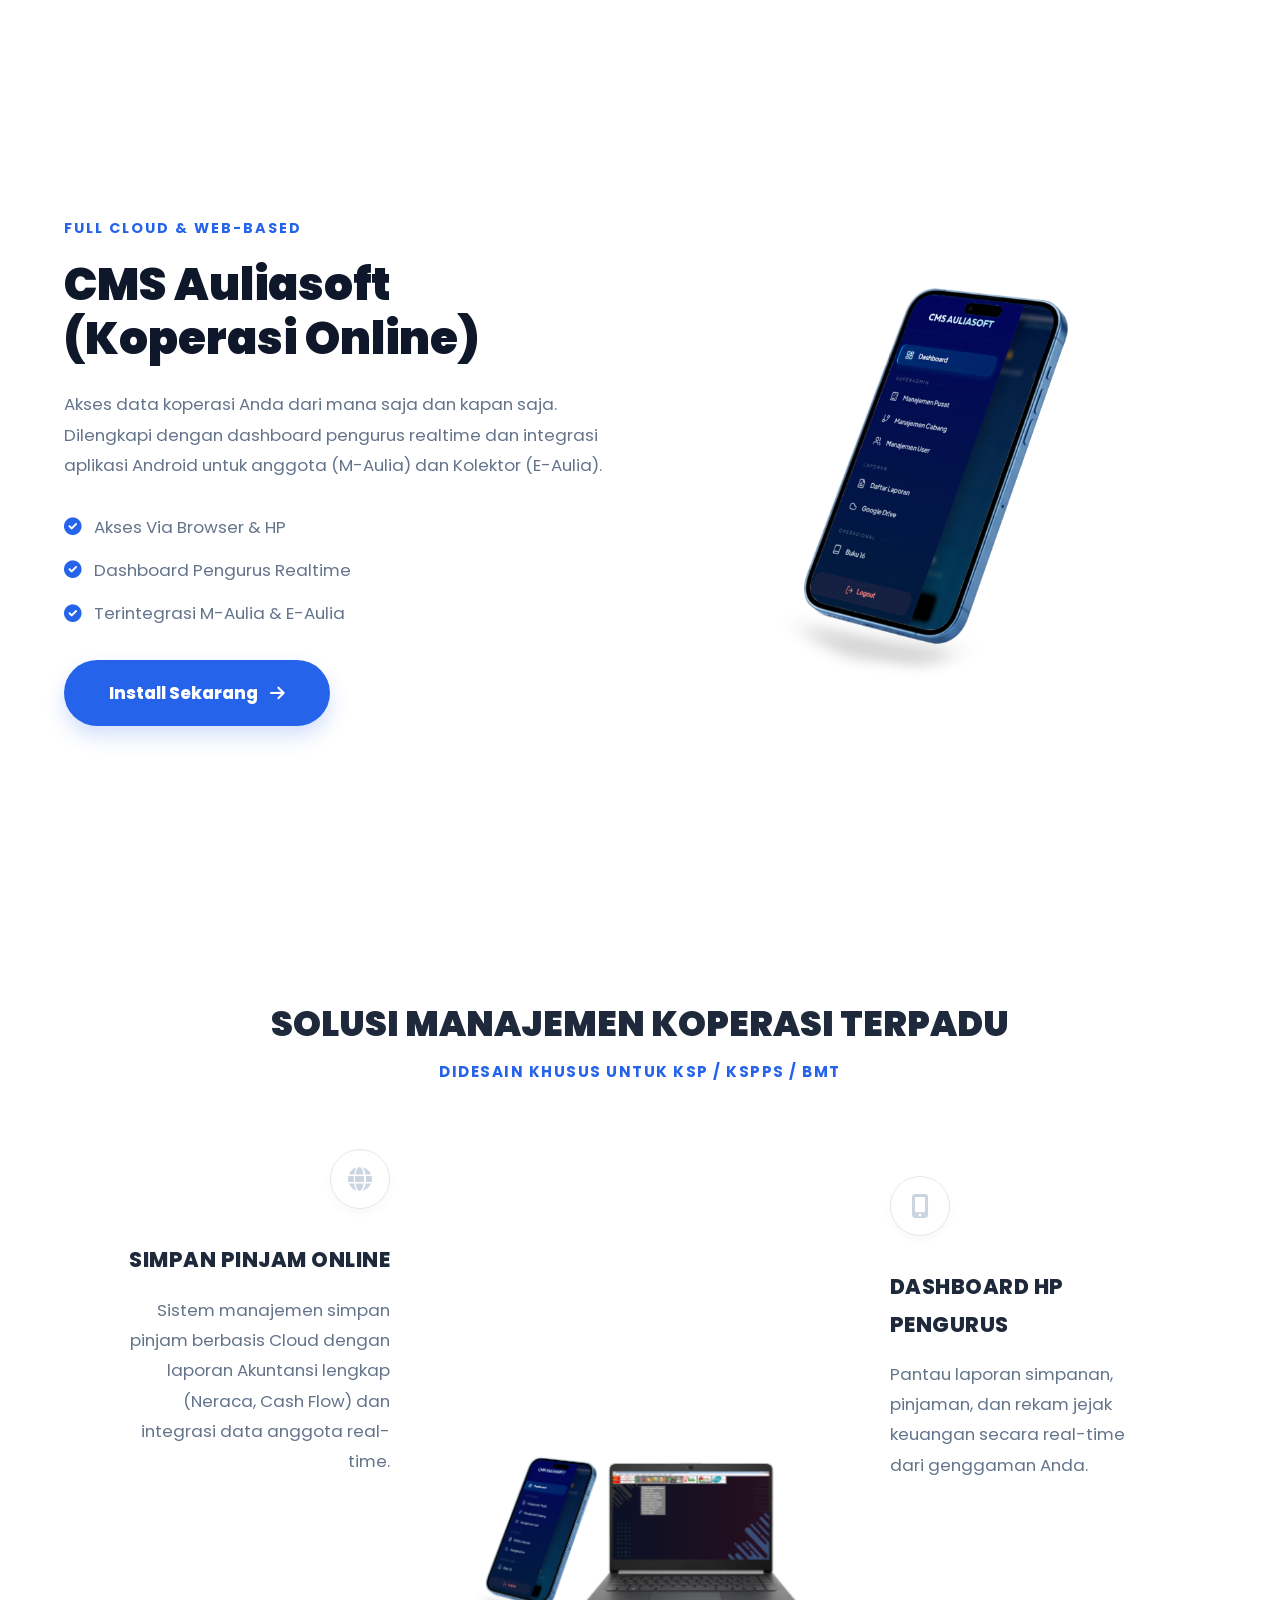
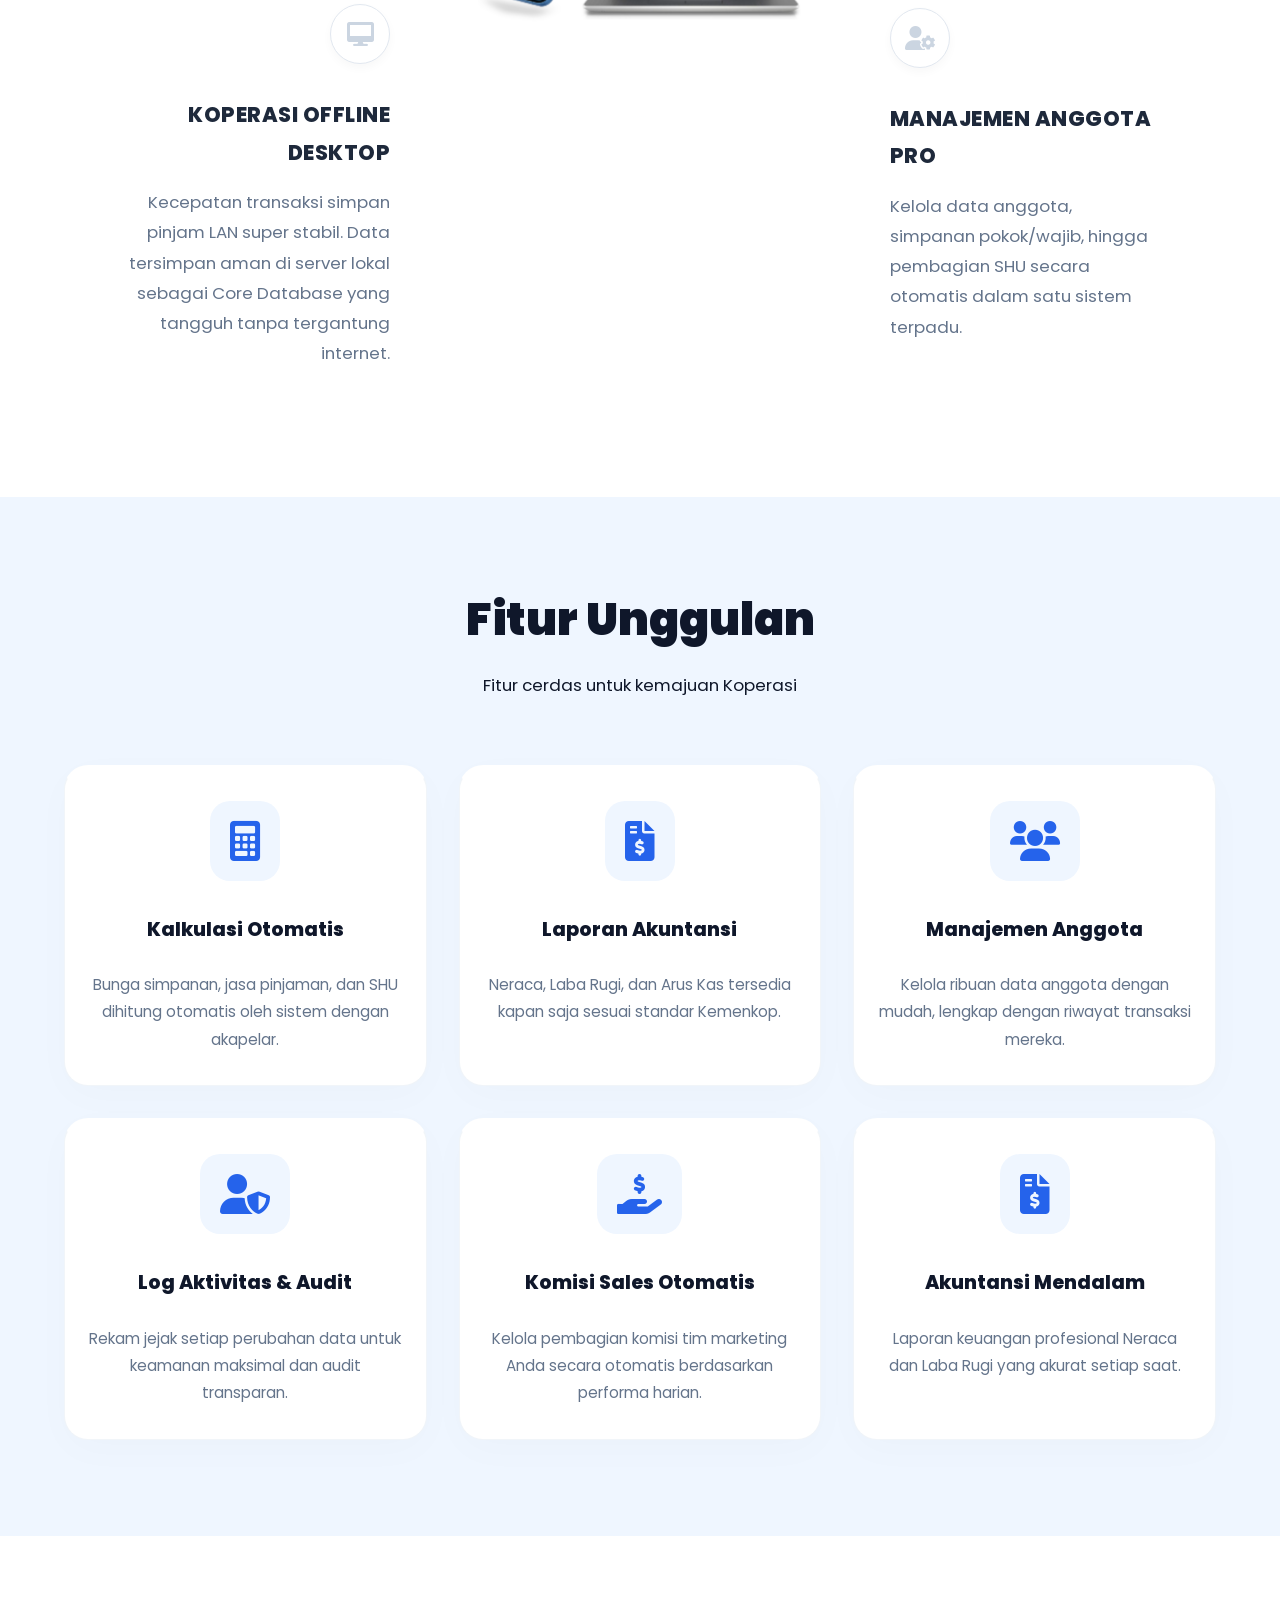
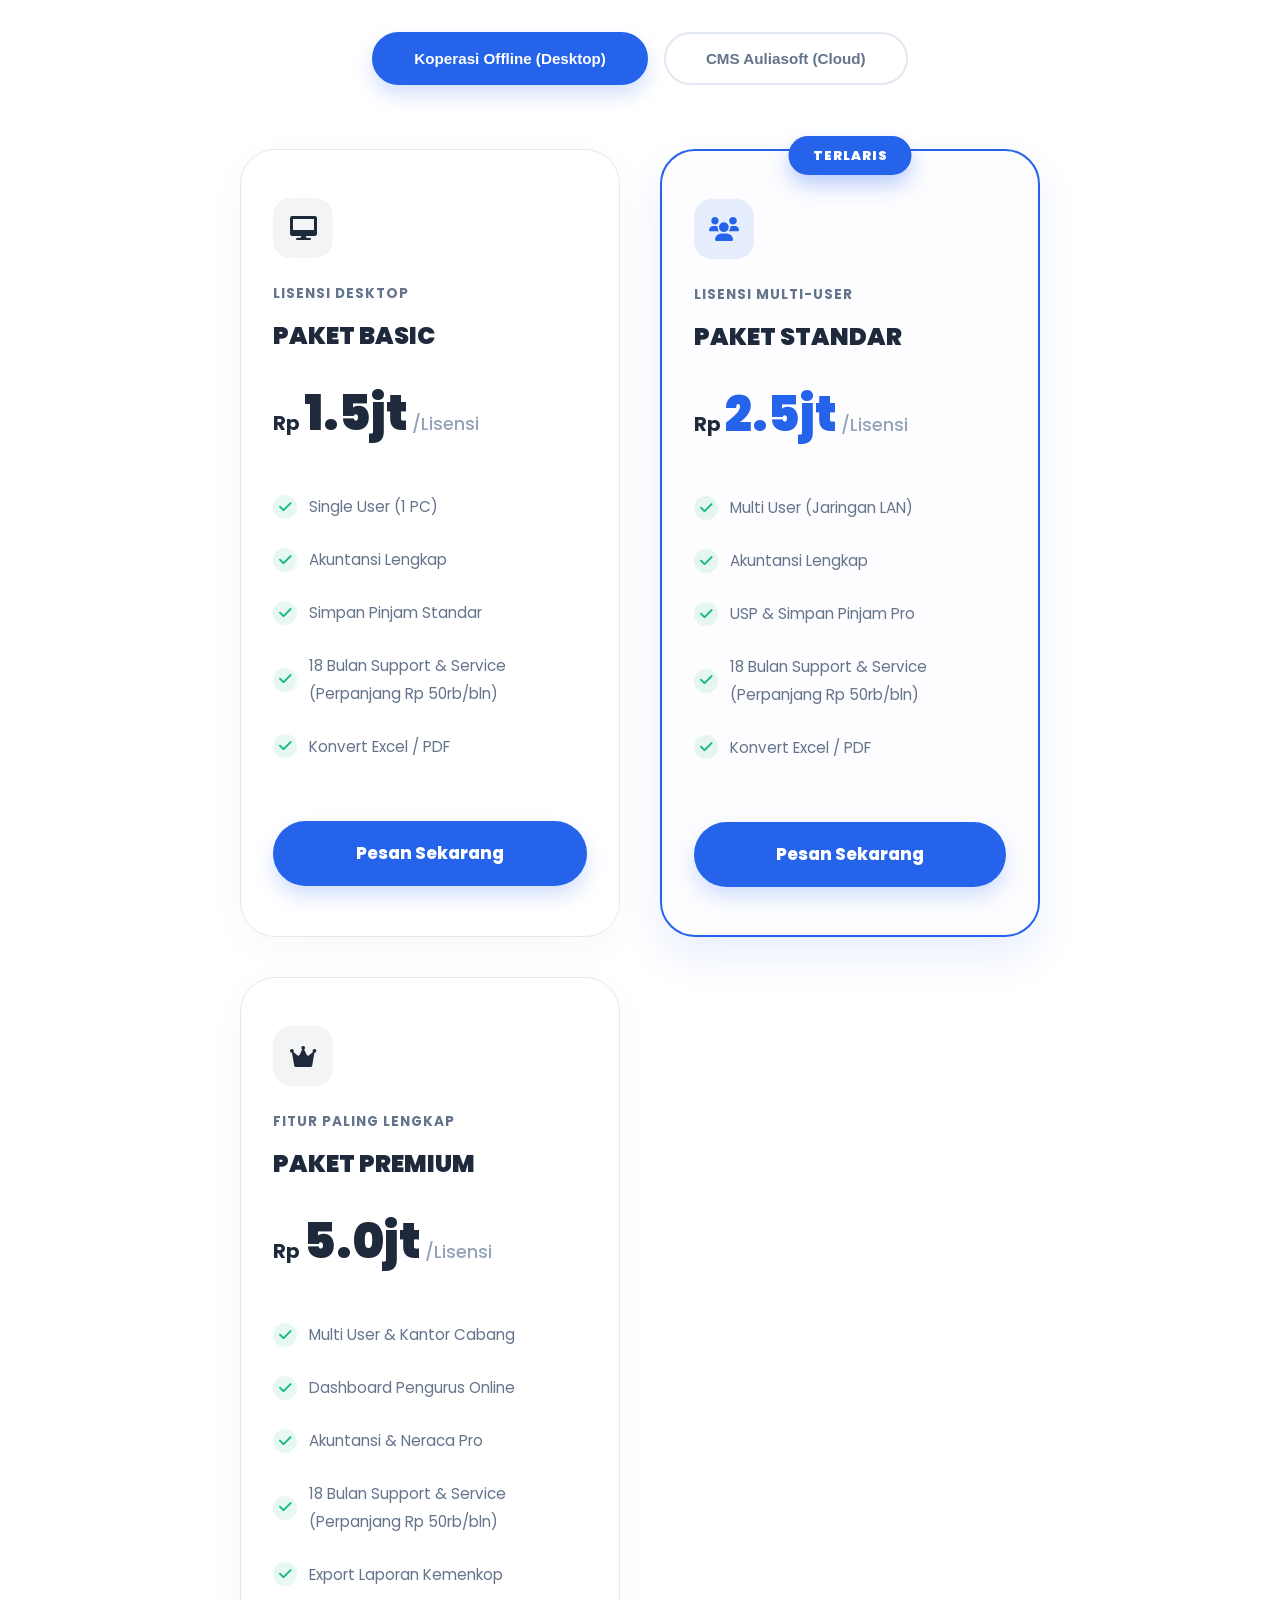
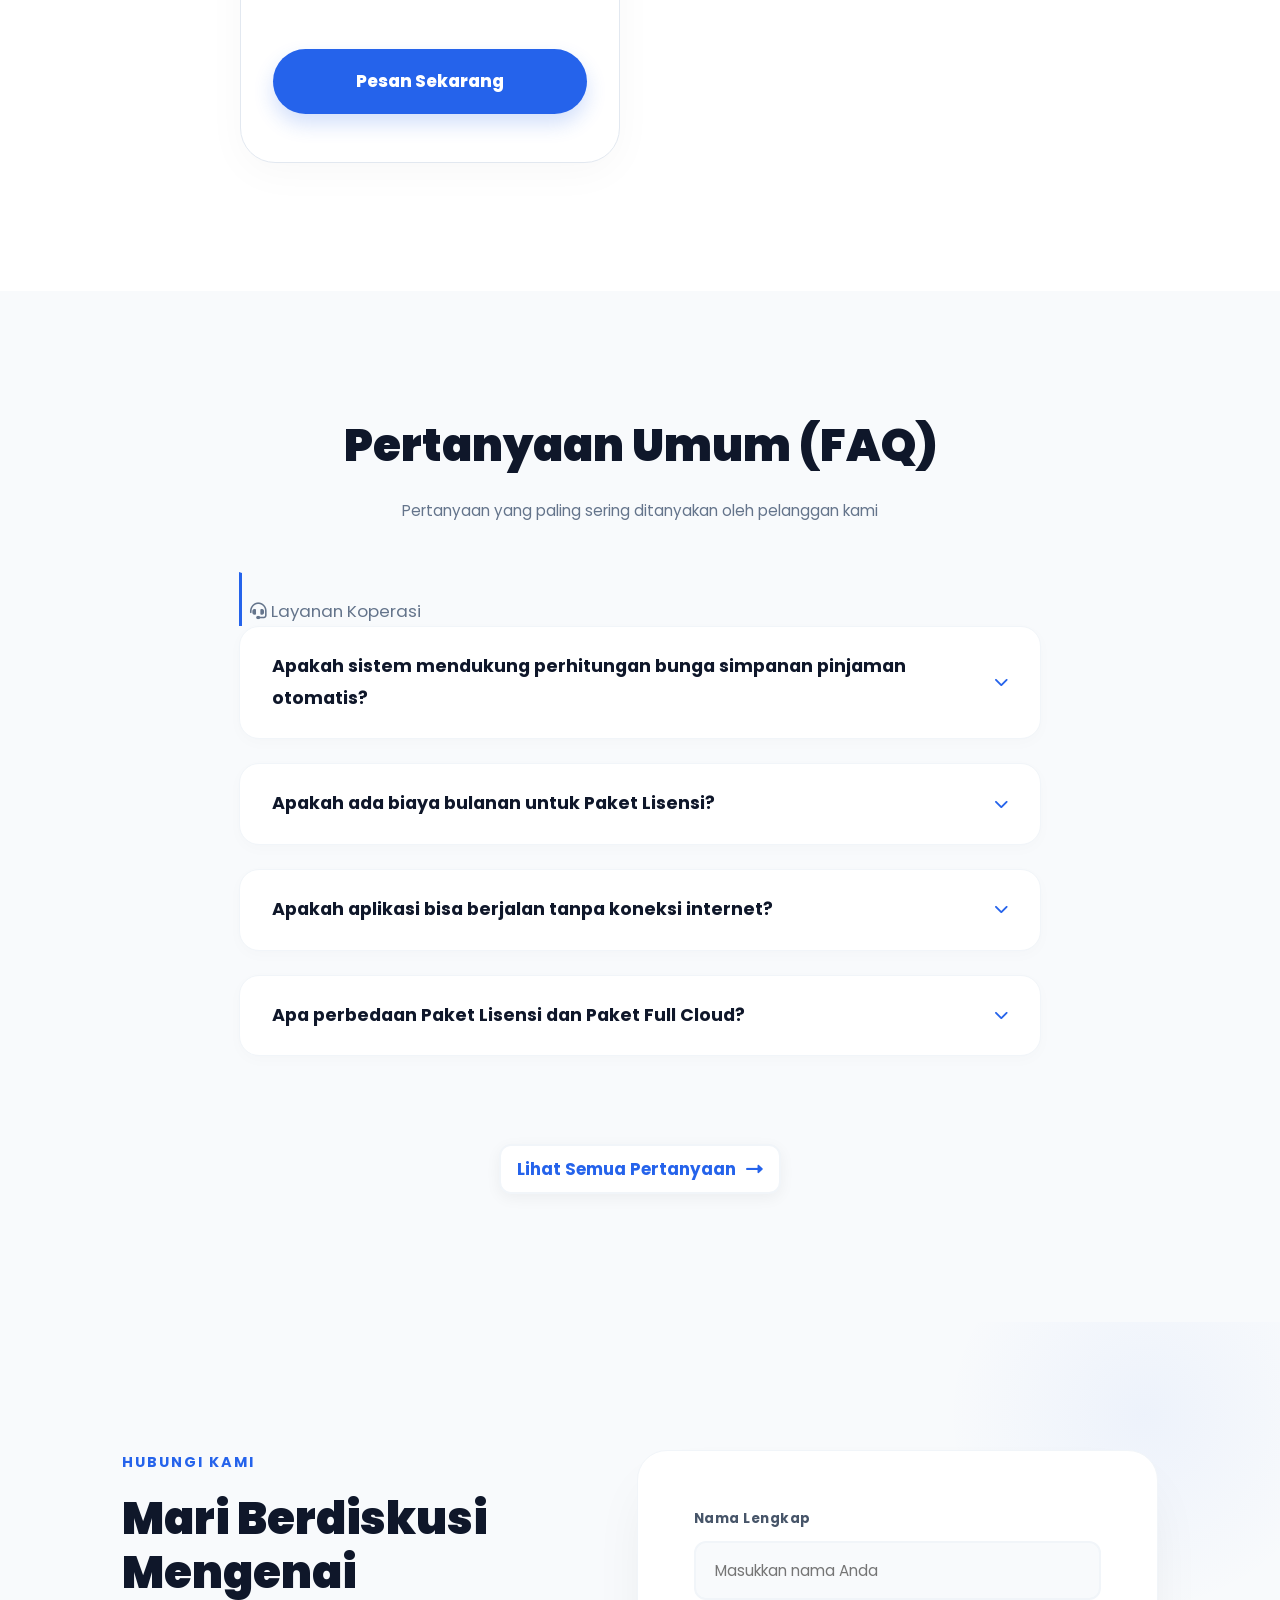
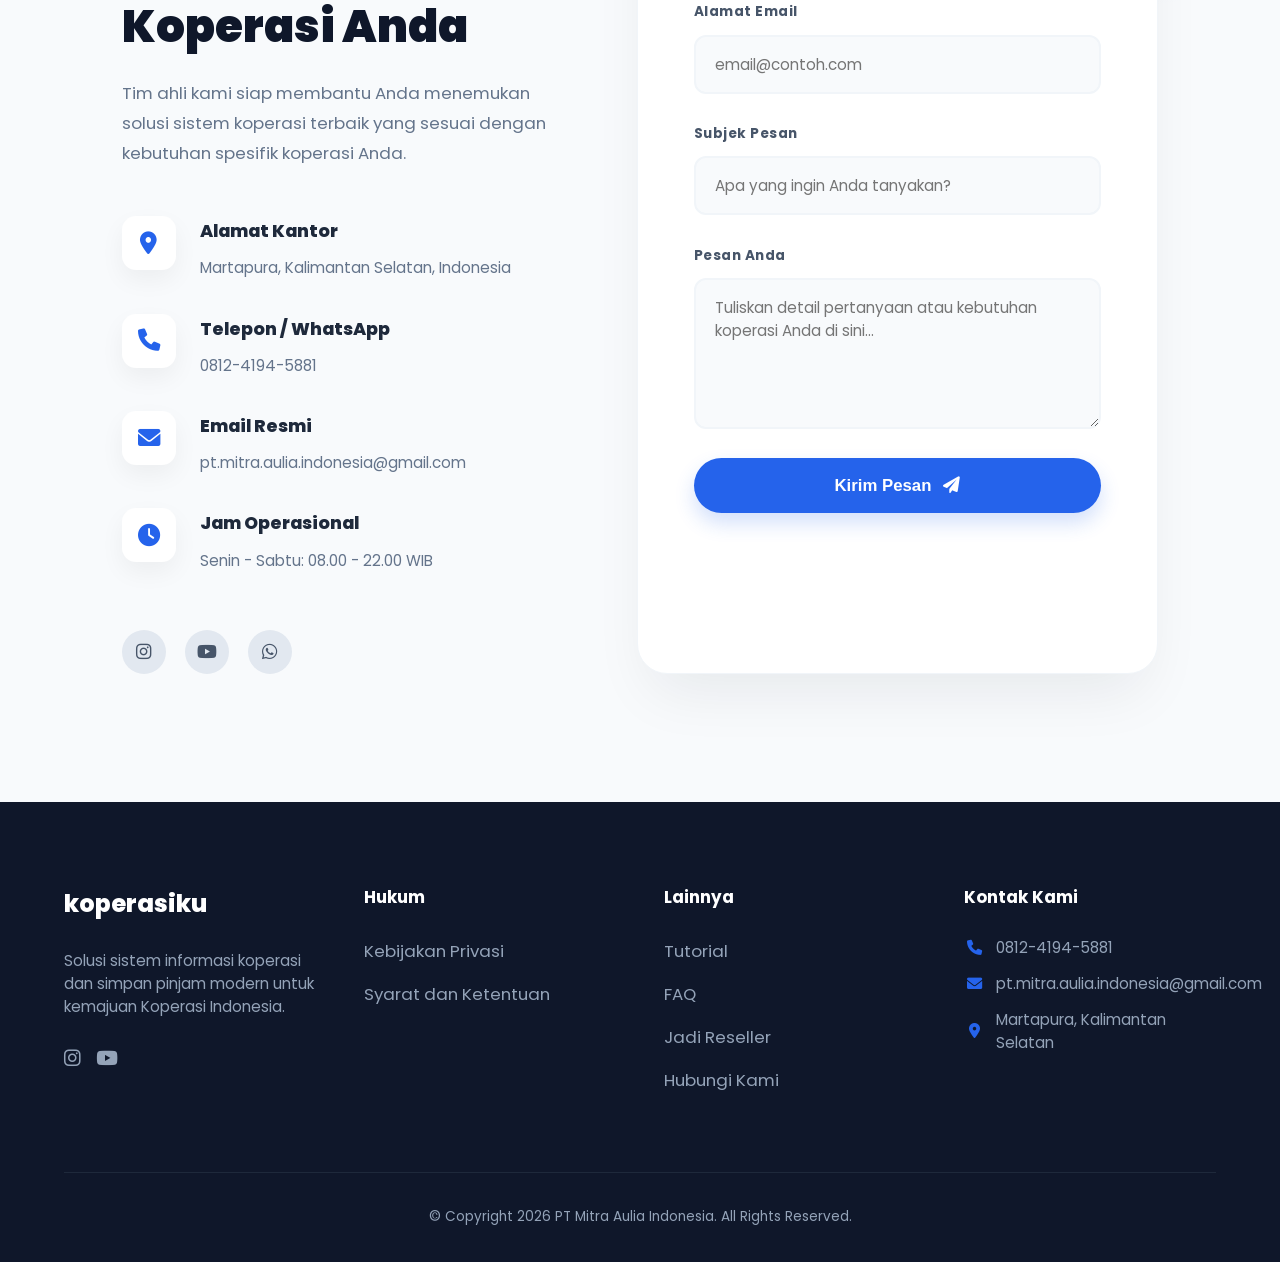
==== commit c10f6b79: "update" ====
--- a/index.html
+++ b/index.html
@@ -64,18 +64,17 @@
       </div>
       <div class="hero-mockup-side fade-in delay-3">
         <div class="hero-mockup-hero">
-          <div class="premium-laptop">
-            <div class="laptop-screen">
-              <div class="laptop-notch">
-                <div class="laptop-camera"></div>
+          <!-- Ultra-Premium Monitor Mockup -->
+          <div class="premium-monitor">
+            <div class="monitor-bezel">
+              <div class="monitor-sensor"></div>
+              <div class="monitor-screen">
+                <img src="img/offline-apps.png" alt="AuliaSoft Koperasi Offline Display" class="mockup-single">
+                <div class="screen-glare"></div>
               </div>
-              <div class="laptop-bezel">
-                <div class="laptop-display">
-                  <img src="img/offline-apps.png" alt="AuliaSoft Koperasi Offline Display">
-                </div>
-              </div>
-            </div>
-            <div class="laptop-base"></div>
+            </div>
+            <div class="monitor-stand"></div>
+            <div class="monitor-base"></div>
             <div class="ambient-glow"></div>
           </div>
         </div>
@@ -465,14 +464,18 @@
             Apakah aplikasi bisa berjalan tanpa koneksi internet?
             <i class="fas fa-chevron-down"></i>
           </summary>
-          <p>Ya, aplikasi Lisensi Offline/LAN menggunakan <strong>Sistem Hybrid</strong>. Operasional harian berjalan 100% secara lokal tanpa internet. Internet hanya dibutuhkan saat aktivasi awal atau jika Anda mengaktifkan sinkronisasi Cloud untuk monitoring HP dan backup otomatis.</p>
+          <p>Ya, aplikasi Lisensi Offline/LAN menggunakan <strong>Sistem Hybrid</strong>. Operasional harian berjalan
+            100% secara lokal tanpa internet. Internet hanya dibutuhkan saat aktivasi awal atau jika Anda mengaktifkan
+            sinkronisasi Cloud untuk monitoring HP dan backup otomatis.</p>
         </details>
         <details>
           <summary>
             Apa perbedaan Paket Lisensi dan Paket Full Cloud?
             <i class="fas fa-chevron-down"></i>
           </summary>
-          <p>Paket Lisensi (Offline/LAN) bersifat <strong>Sekali Bayar</strong> dengan penyimpanan data di server lokal (Hybrid). Paket Full Cloud (CMS Koperasi) menggunakan sistem <strong>Sewa Bulanan</strong> yang 100% berbasis web untuk akses fleksibel dari mana saja tanpa instalasi.</p>
+          <p>Paket Lisensi (Offline/LAN) bersifat <strong>Sekali Bayar</strong> dengan penyimpanan data di server lokal
+            (Hybrid). Paket Full Cloud (CMS Koperasi) menggunakan sistem <strong>Sewa Bulanan</strong> yang 100%
+            berbasis web untuk akses fleksibel dari mana saja tanpa instalasi.</p>
         </details>
       </div>
 
--- a/css/style.css
+++ b/css/style.css
@@ -406,6 +406,104 @@
   transform: translate(-50%, -50%);
   width: 120%;
   /* Restored to 120% */
+  height: 120%;
+  background: radial-gradient(circle, rgba(37, 99, 235, 0.25) 0%, transparent 60%);
+  z-index: 1;
+  pointer-events: none;
+  filter: blur(20px);
+}
+
+/* Ultra-Premium Monitor Mockup (Desktop Edition) - Refined Kasirpro Sync (Silver Edition) */
+.premium-monitor {
+  position: relative;
+  width: 100%;
+  max-width: 650px;
+  margin: 0 auto;
+  perspective: 2000px;
+  transform-style: preserve-3d;
+  animation: ultraFloat 8s ease-in-out infinite;
+}
+
+.monitor-bezel {
+  background: linear-gradient(145deg, #ffffff 0%, #cbd5e1 100%);
+  padding: 12px;
+  border-radius: 20px;
+  border: 1px solid rgba(255, 255, 255, 1);
+  box-shadow:
+    0 30px 60px -12px rgba(0, 0, 0, 0.3),
+    inset 0 0 15px rgba(255, 255, 255, 0.8),
+    0 0 20px rgba(59, 130, 246, 0.15);
+  position: relative;
+  z-index: 10;
+  transform: rotateX(2deg) rotateY(-5deg);
+  outline: 1px solid rgba(148, 163, 184, 0.3);
+}
+
+.monitor-sensor {
+  position: absolute;
+  top: 5px;
+  left: 50%;
+  transform: translateX(-50%);
+  width: 4px;
+  height: 4px;
+  background: #94a3b8;
+  border-radius: 50%;
+}
+
+.monitor-screen {
+  position: relative;
+  background: #000;
+  border-radius: 8px;
+  overflow: hidden;
+  box-shadow: inset 0 0 40px rgba(0, 0, 0, 0.8);
+  border: 1px solid #94a3b8;
+}
+
+.monitor-screen img {
+  width: 100%;
+  height: auto;
+  display: block;
+  opacity: 0.95;
+  transition: opacity 0.3s ease;
+}
+
+.screen-glare {
+  position: absolute;
+  top: 0;
+  left: 0;
+  right: 0;
+  bottom: 0;
+  background: linear-gradient(135deg, rgba(255, 255, 255, 0.15) 0%, transparent 50%, rgba(255, 255, 255, 0.05) 100%);
+  pointer-events: none;
+}
+
+.monitor-stand {
+  width: 80px;
+  height: 40px;
+  background: linear-gradient(to right, #e2e8f0, #cbd5e1, #e2e8f0);
+  margin: -10px auto 0;
+  position: relative;
+  z-index: 5;
+  clip-path: polygon(20% 0%, 80% 0%, 100% 100%, 0% 100%);
+  box-shadow: 0 5px 15px rgba(0,0,0,0.1);
+}
+
+.monitor-base {
+  width: 180px;
+  height: 8px;
+  background: linear-gradient(to bottom, #f1f5f9, #cbd5e1);
+  margin: 0 auto;
+  border-radius: 4px 4px 0 0;
+  box-shadow: 0 10px 20px rgba(0, 0, 0, 0.15);
+  border: 1px solid #e2e8f0;
+}
+
+.ambient-glow {
+  position: absolute;
+  top: 50%;
+  left: 50%;
+  transform: translate(-50%, -50%);
+  width: 120%;
   height: 120%;
   background: radial-gradient(circle, rgba(37, 99, 235, 0.25) 0%, transparent 60%);
   z-index: 1;
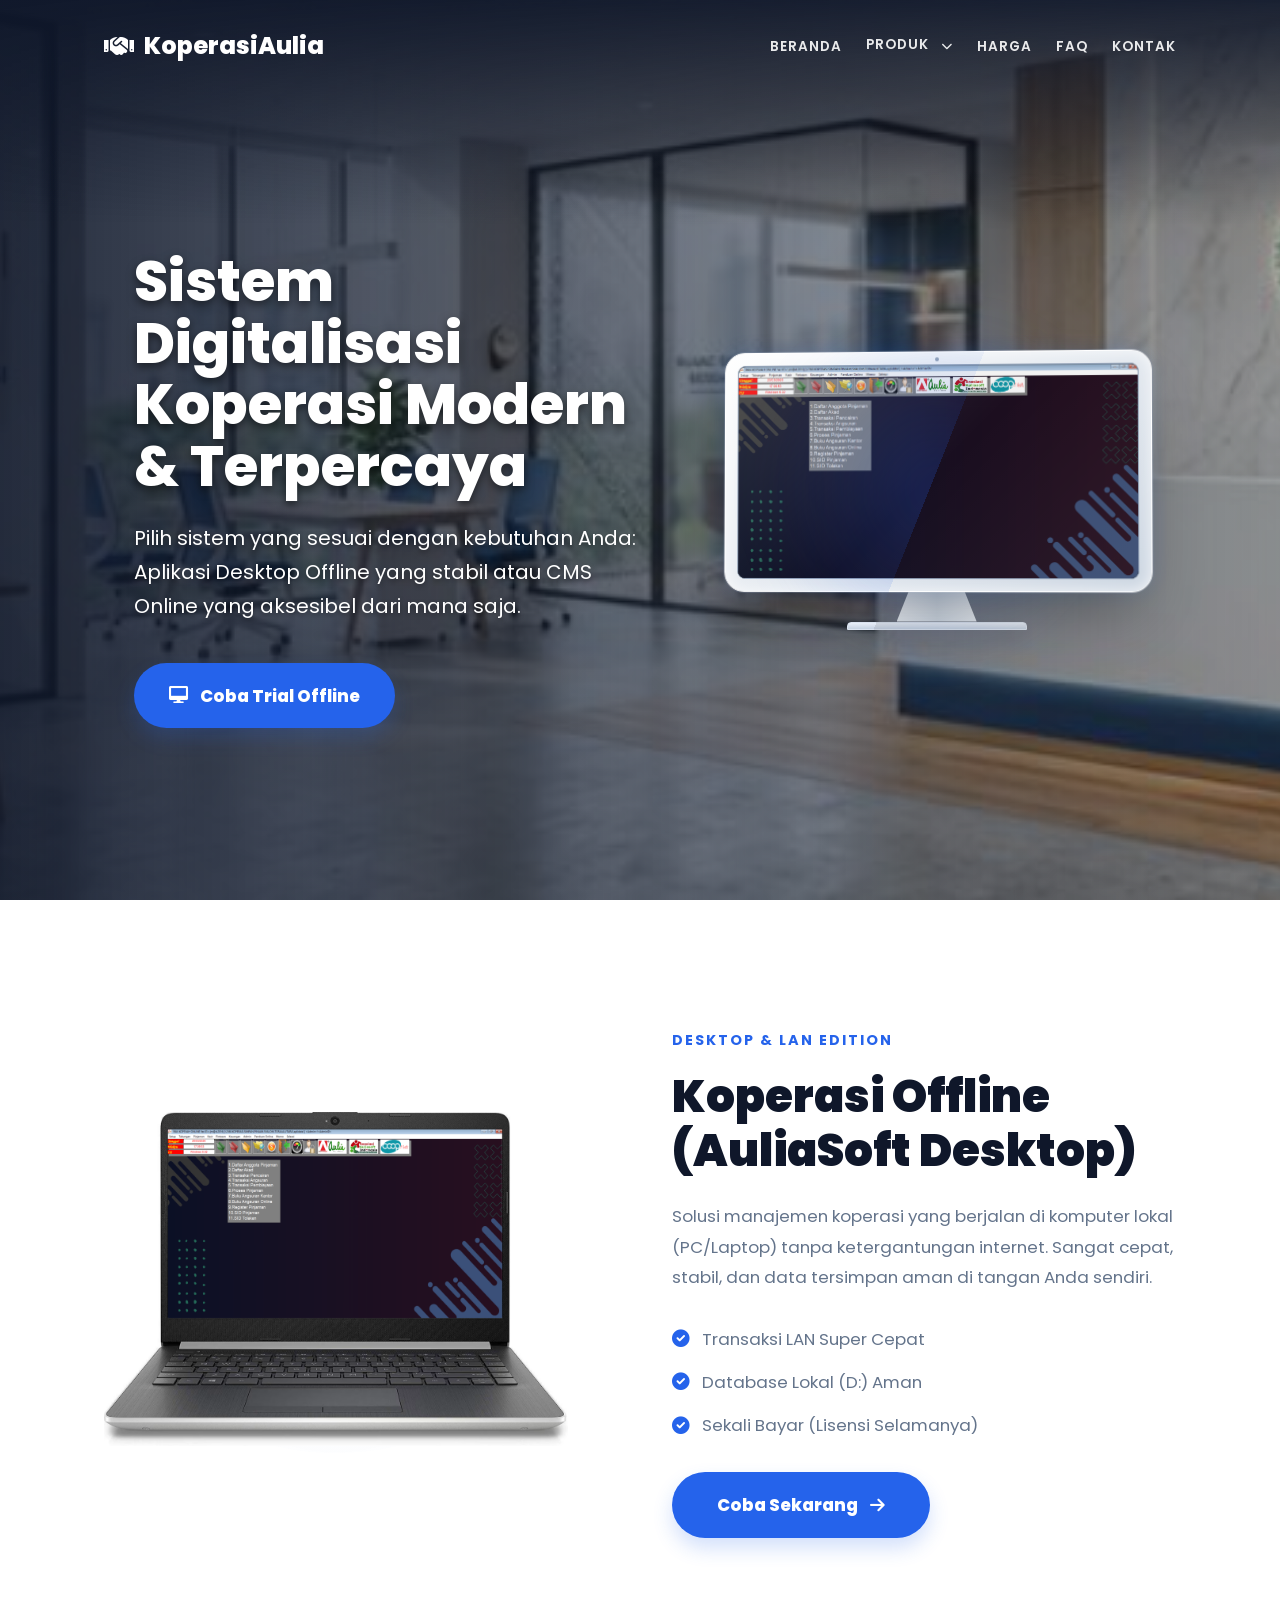
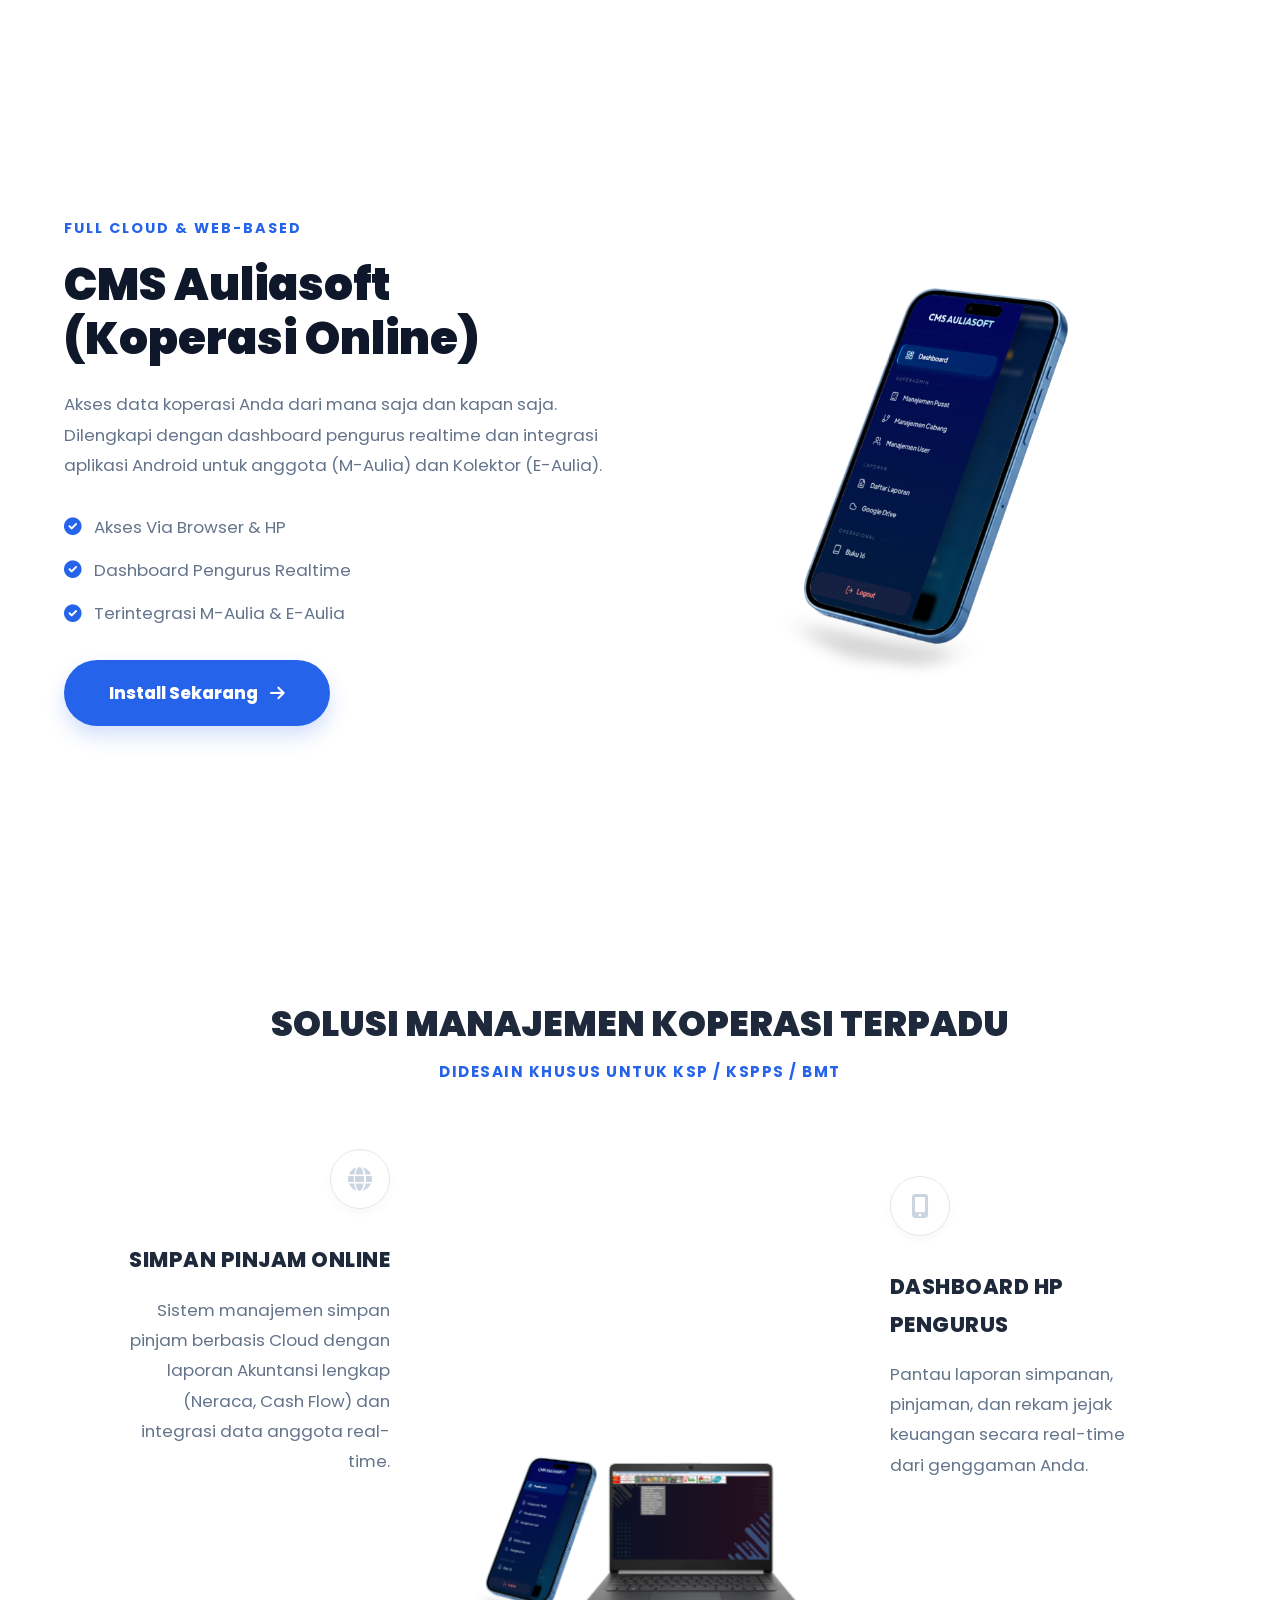
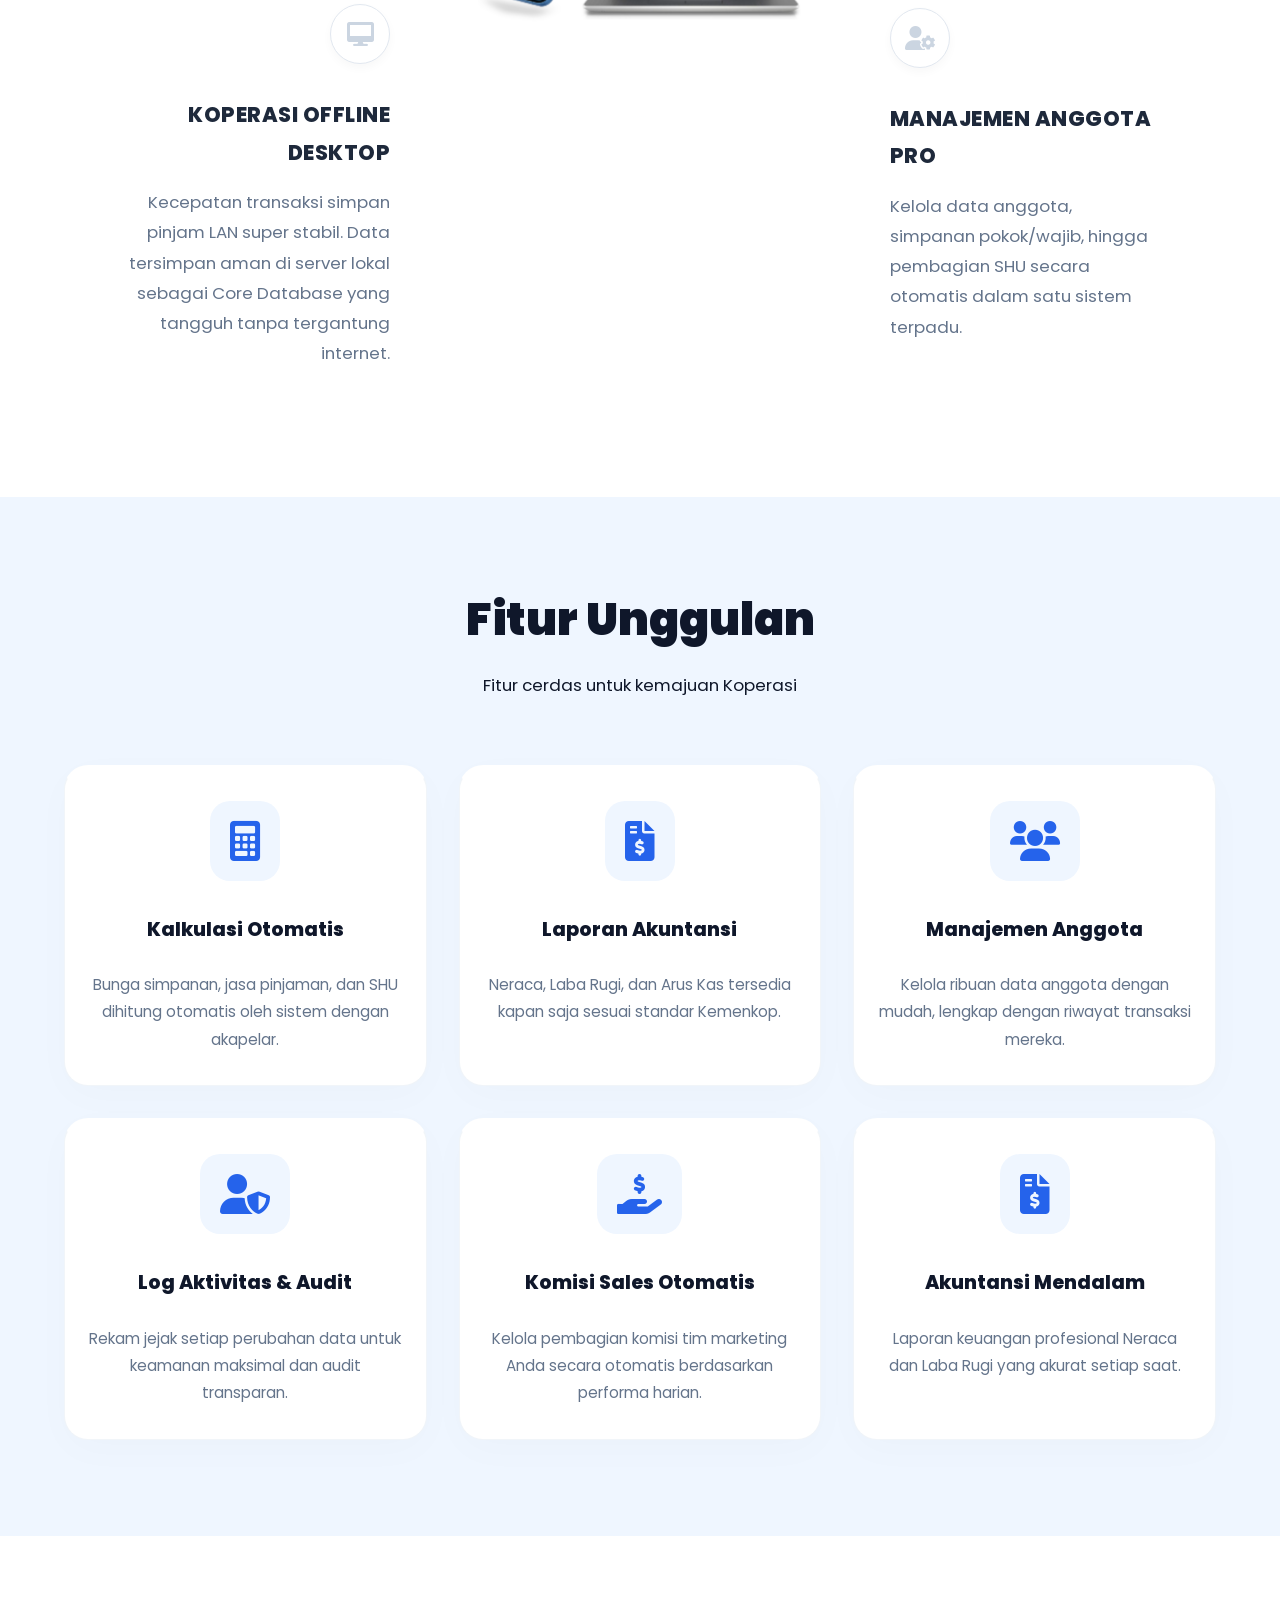
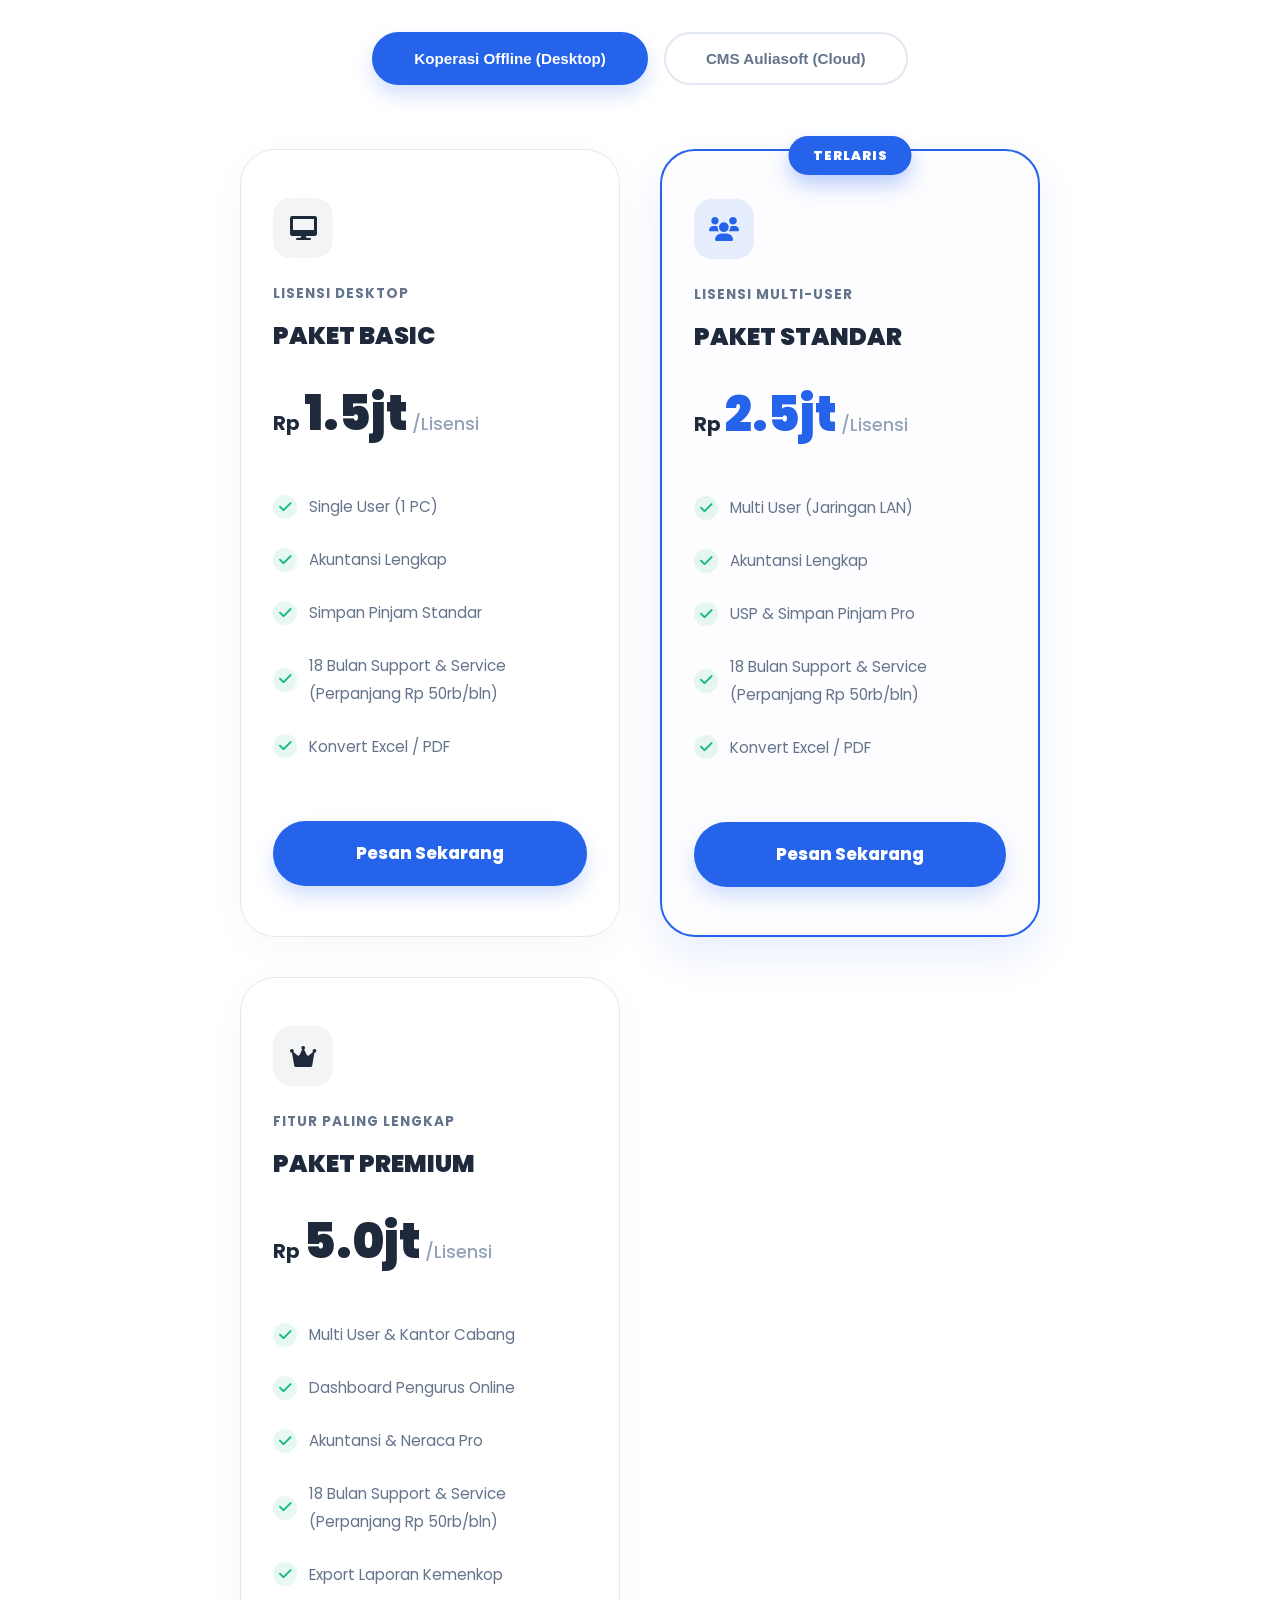
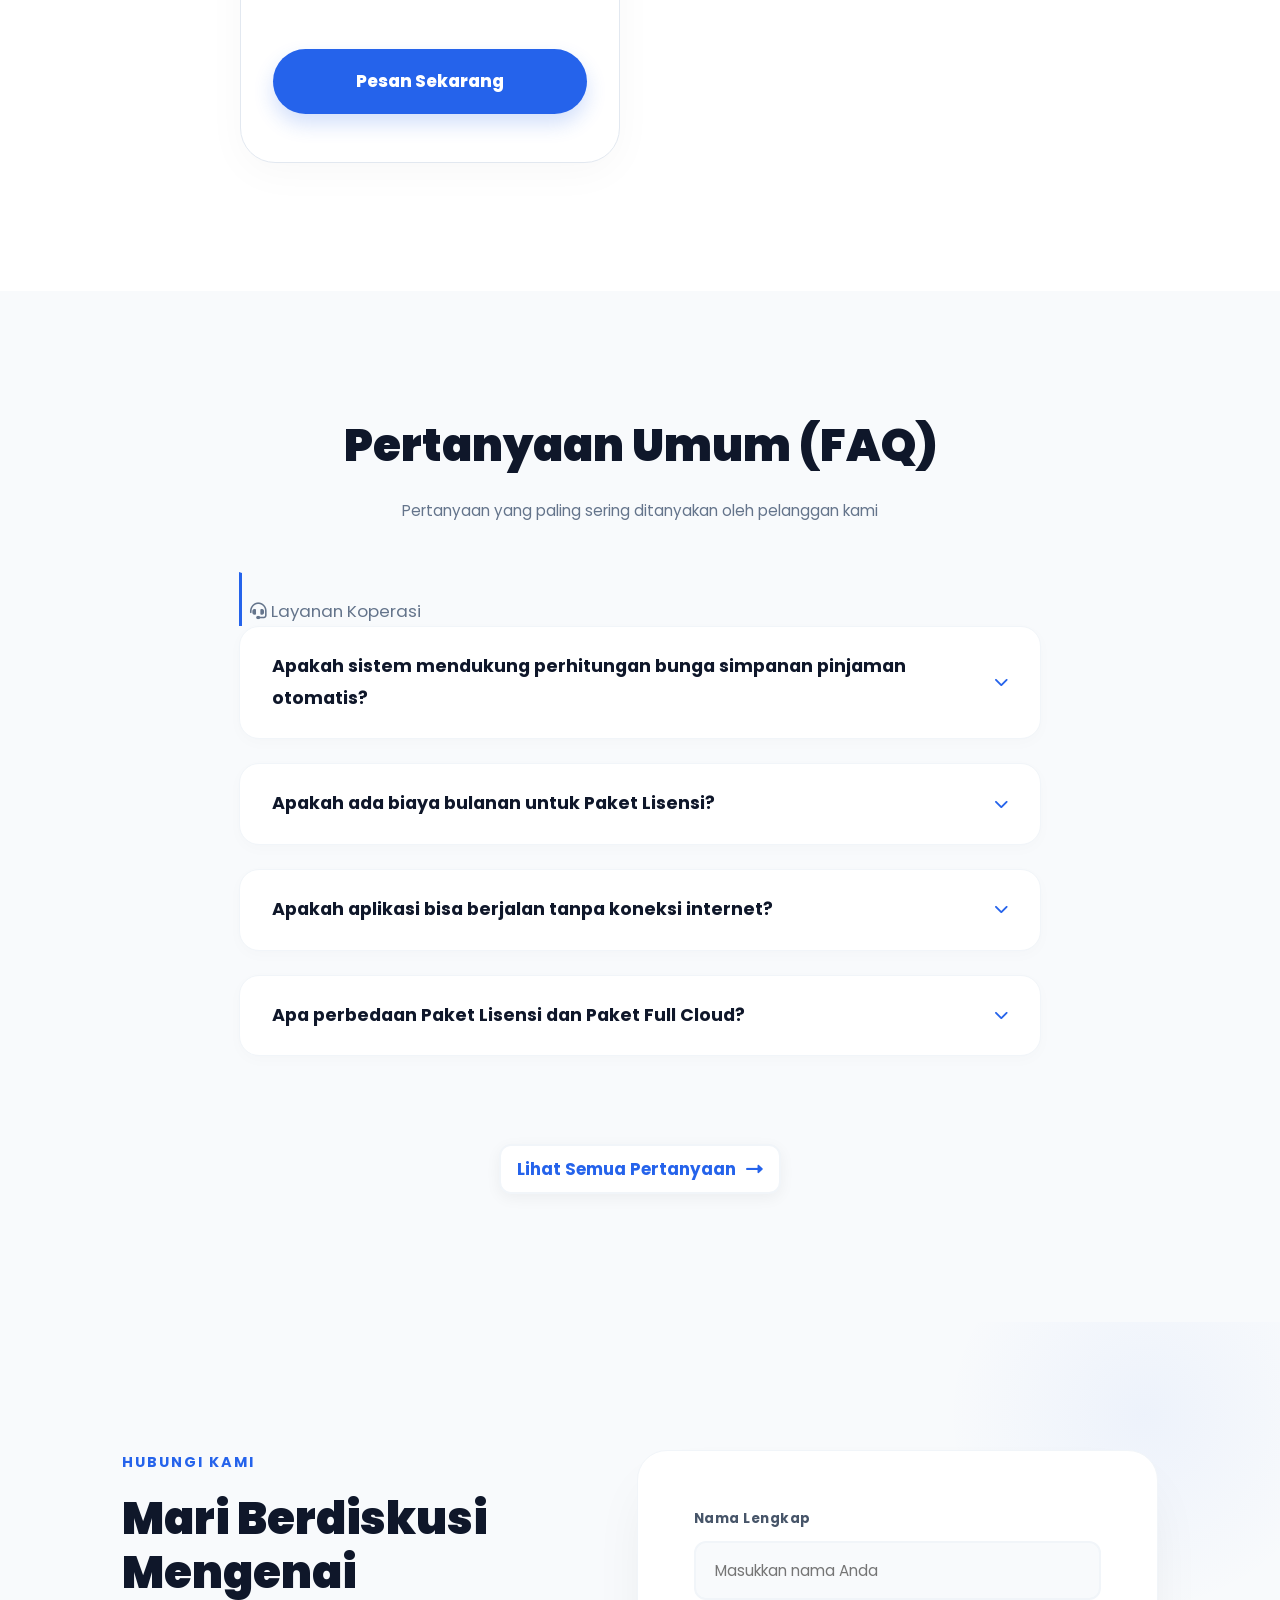
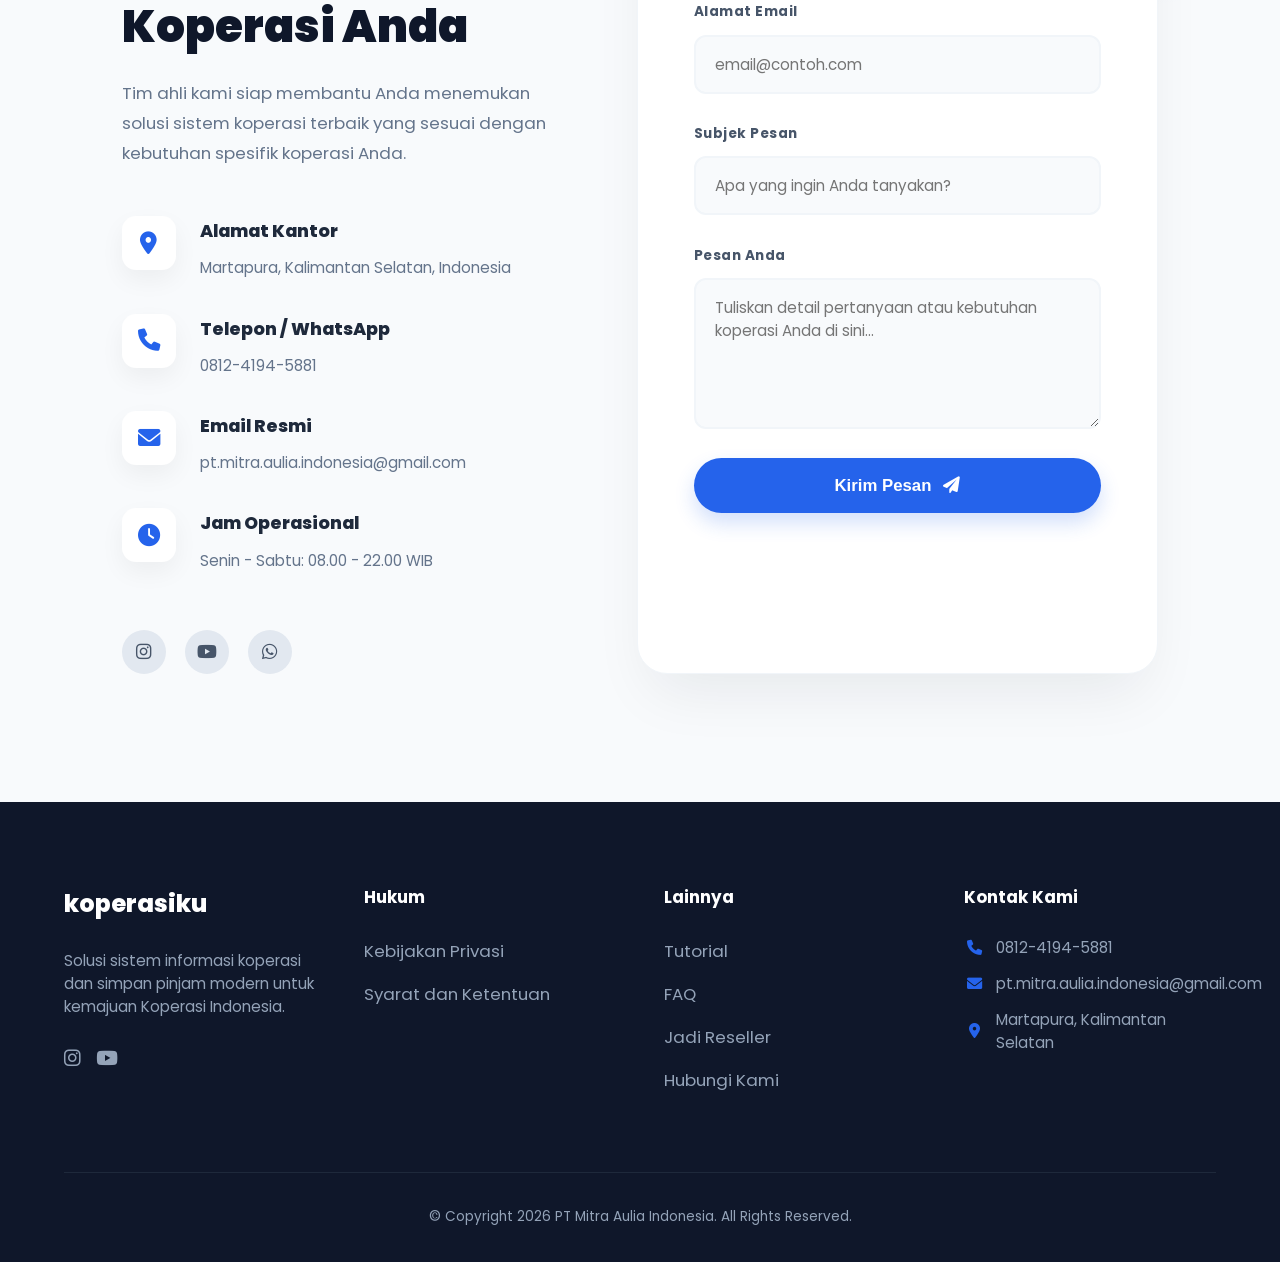
==== commit c3446a21: "Update index.html" ====
--- a/index.html
+++ b/index.html
@@ -20,7 +20,7 @@
     <div class="container">
       <div class="navbar-header">
         <a href="#" class="navbar-brand">
-          <span class="brand-text"><i class="fas fa-handshake"></i>koperasiku</span>
+          <span class="brand-text"><i class="fas fa-handshake"></i>KoperasiAulia</span>
         </a>
         <div class="mobile-toggle" id="mobile-toggle">
           <i class="fas fa-bars"></i>
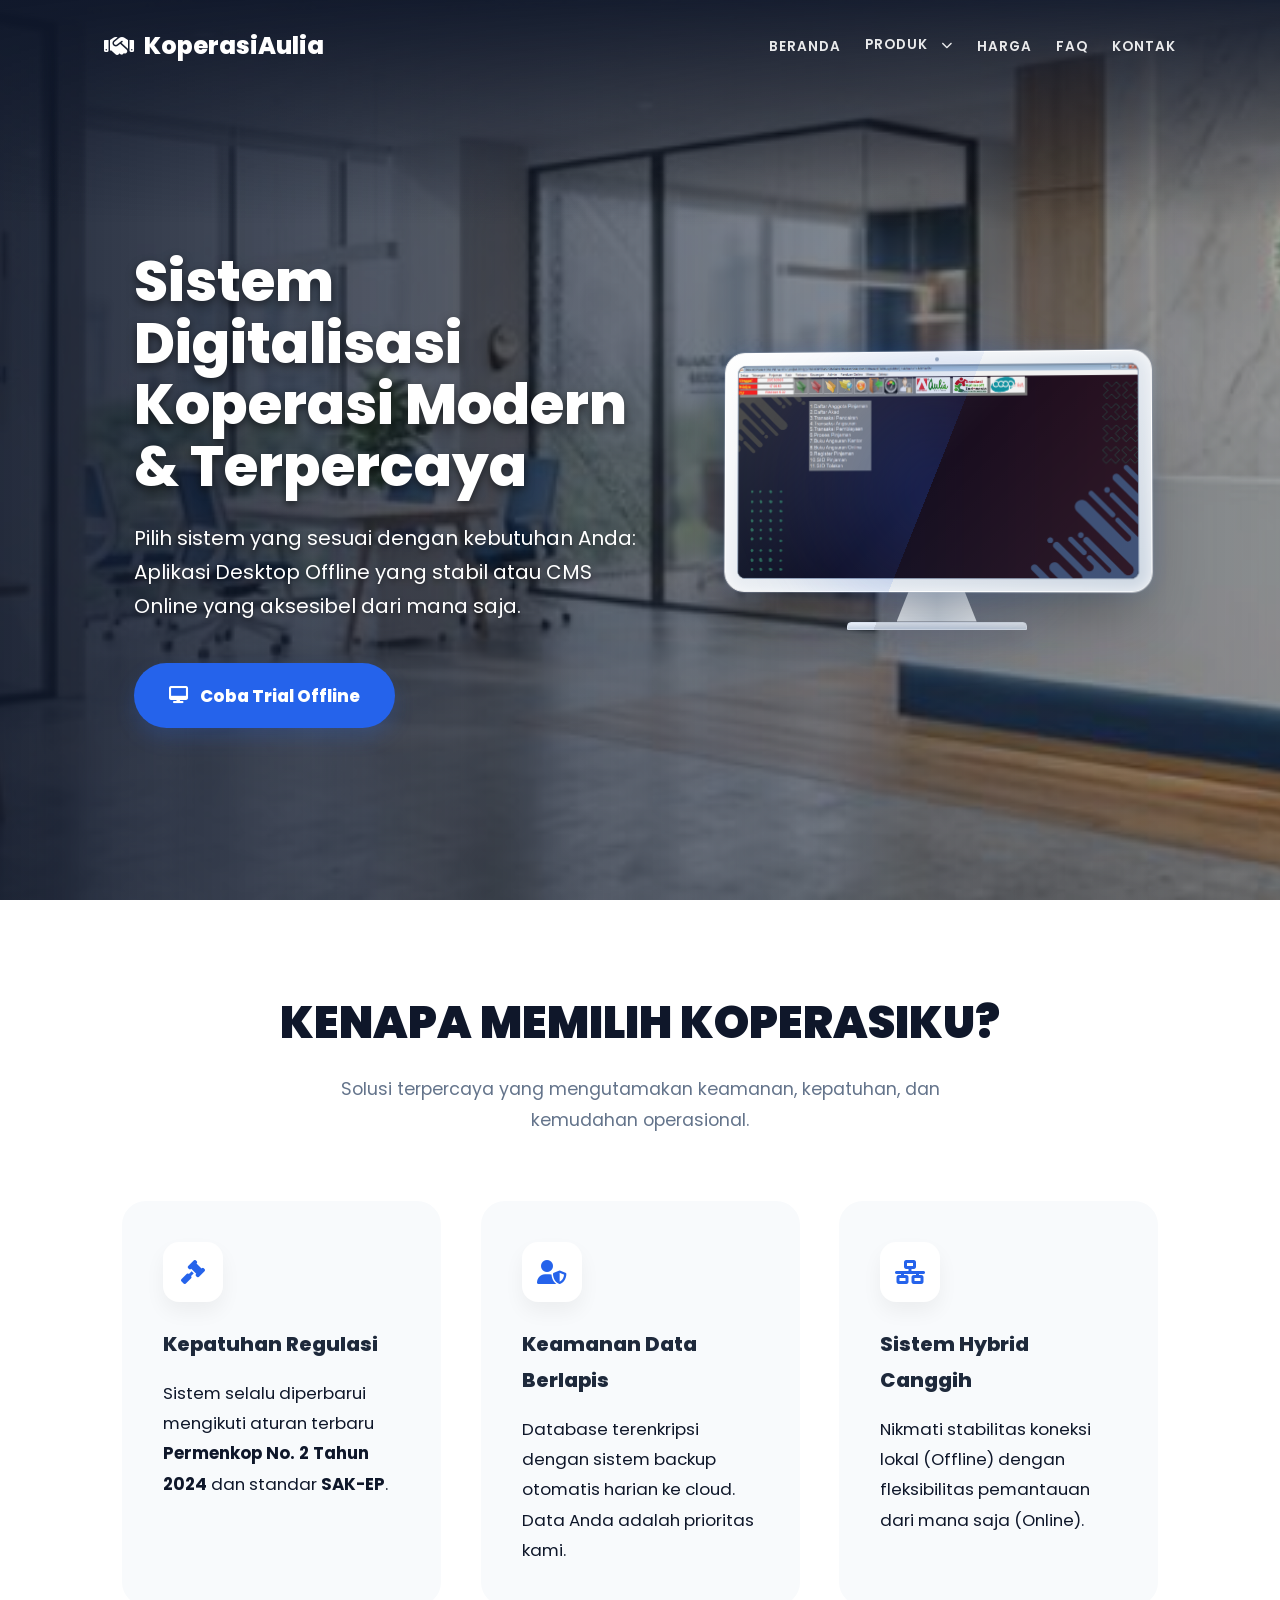
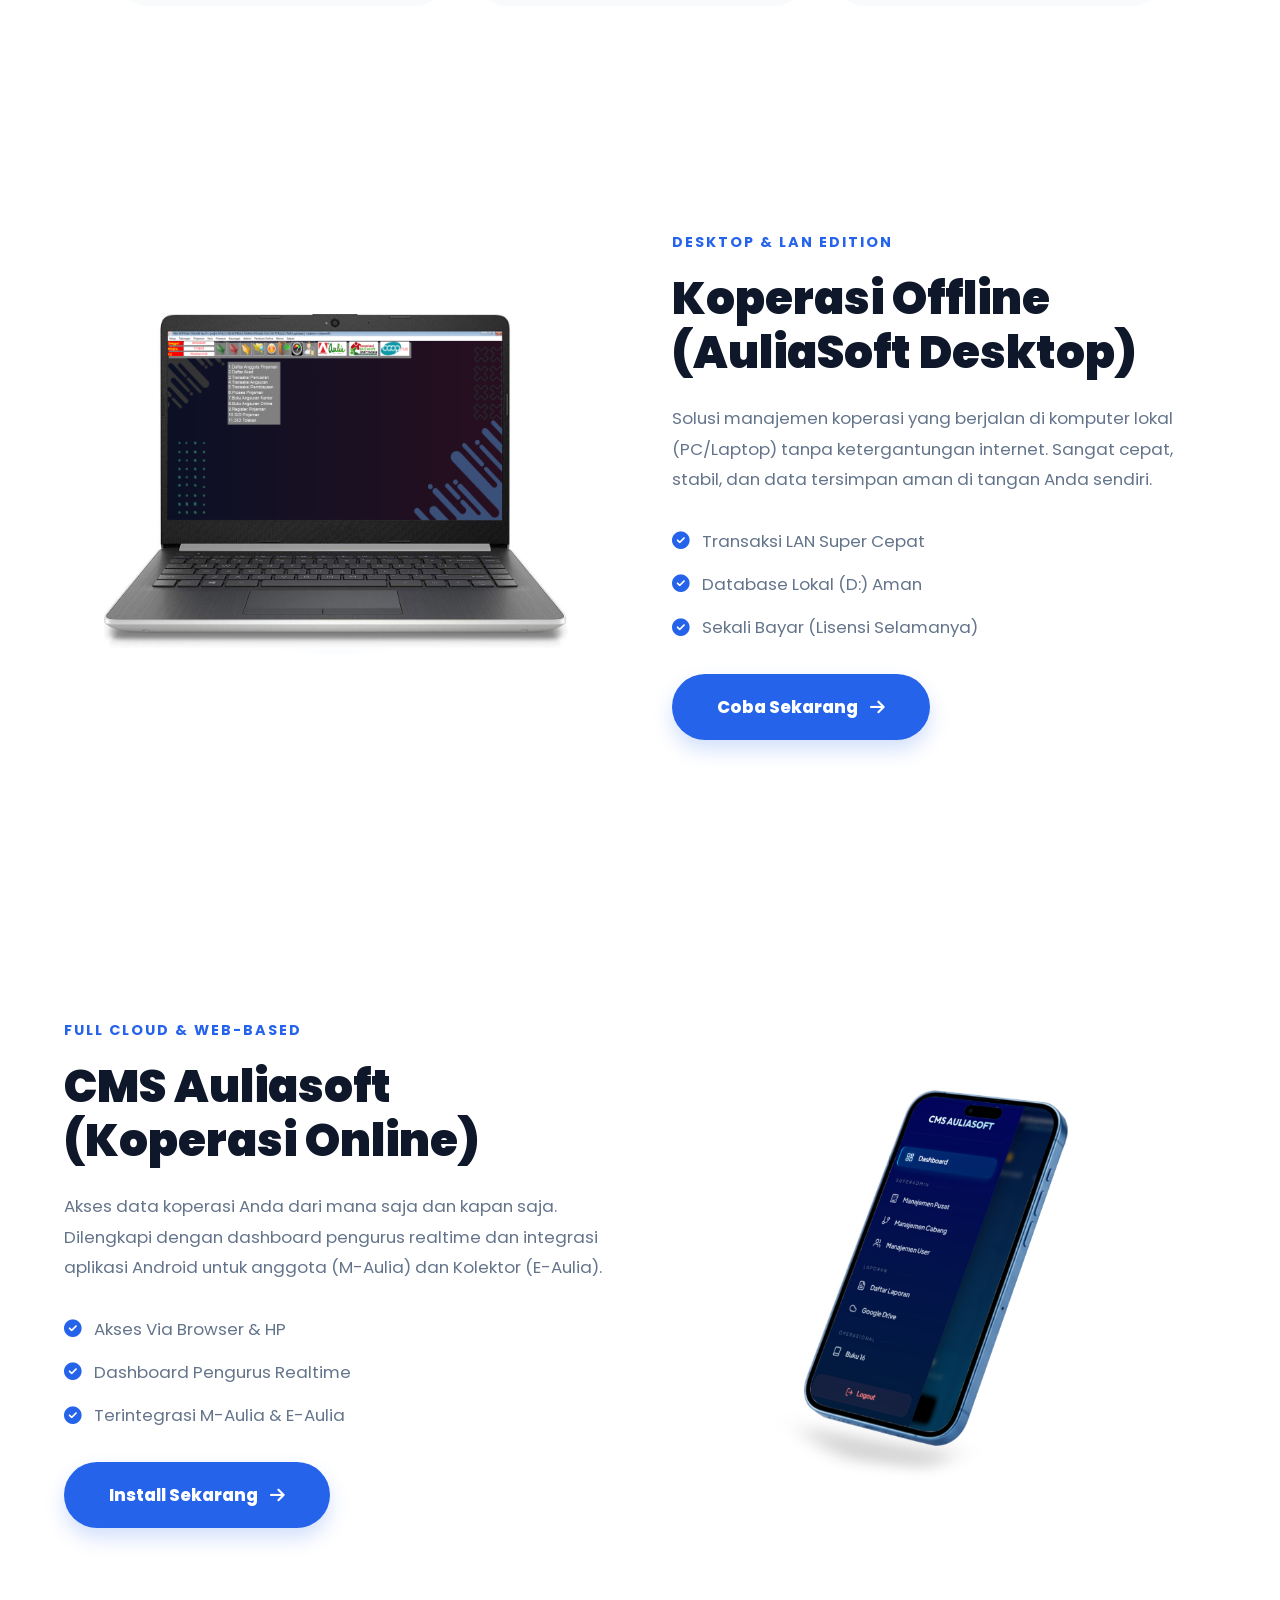
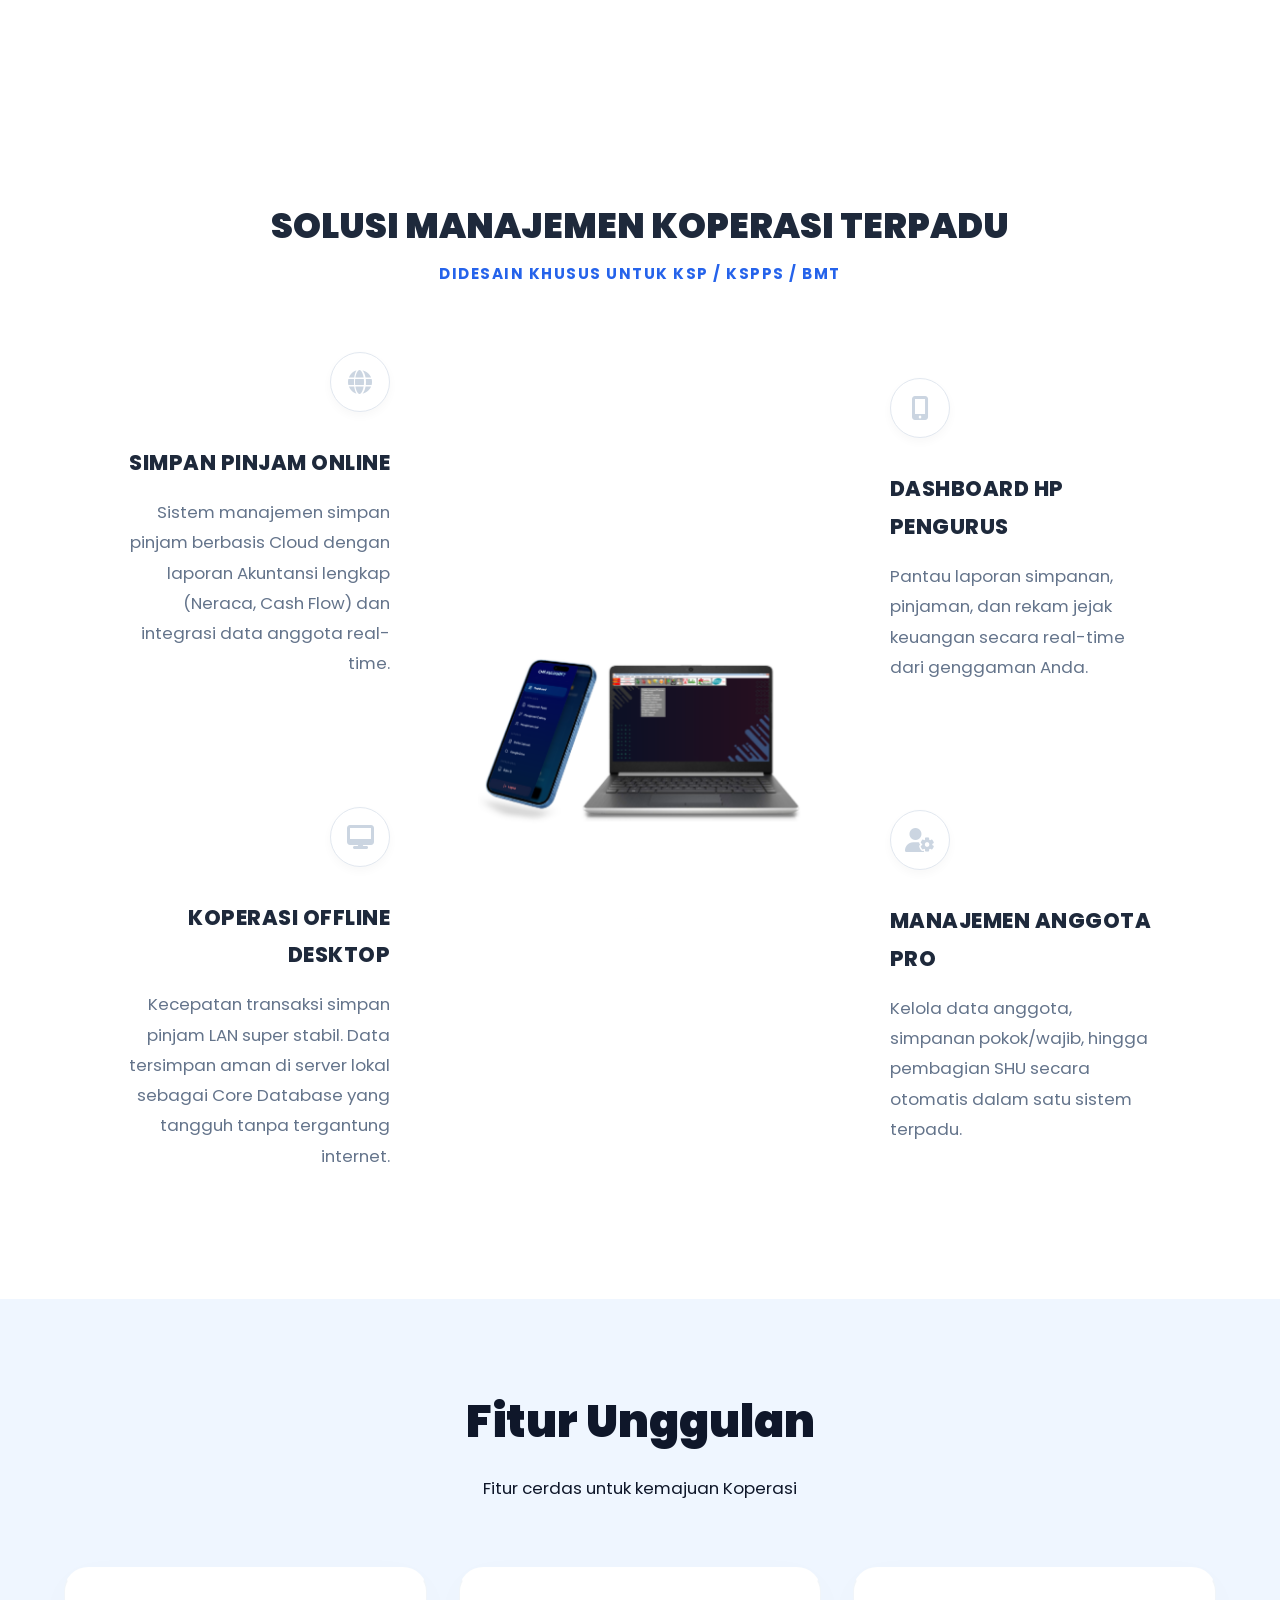
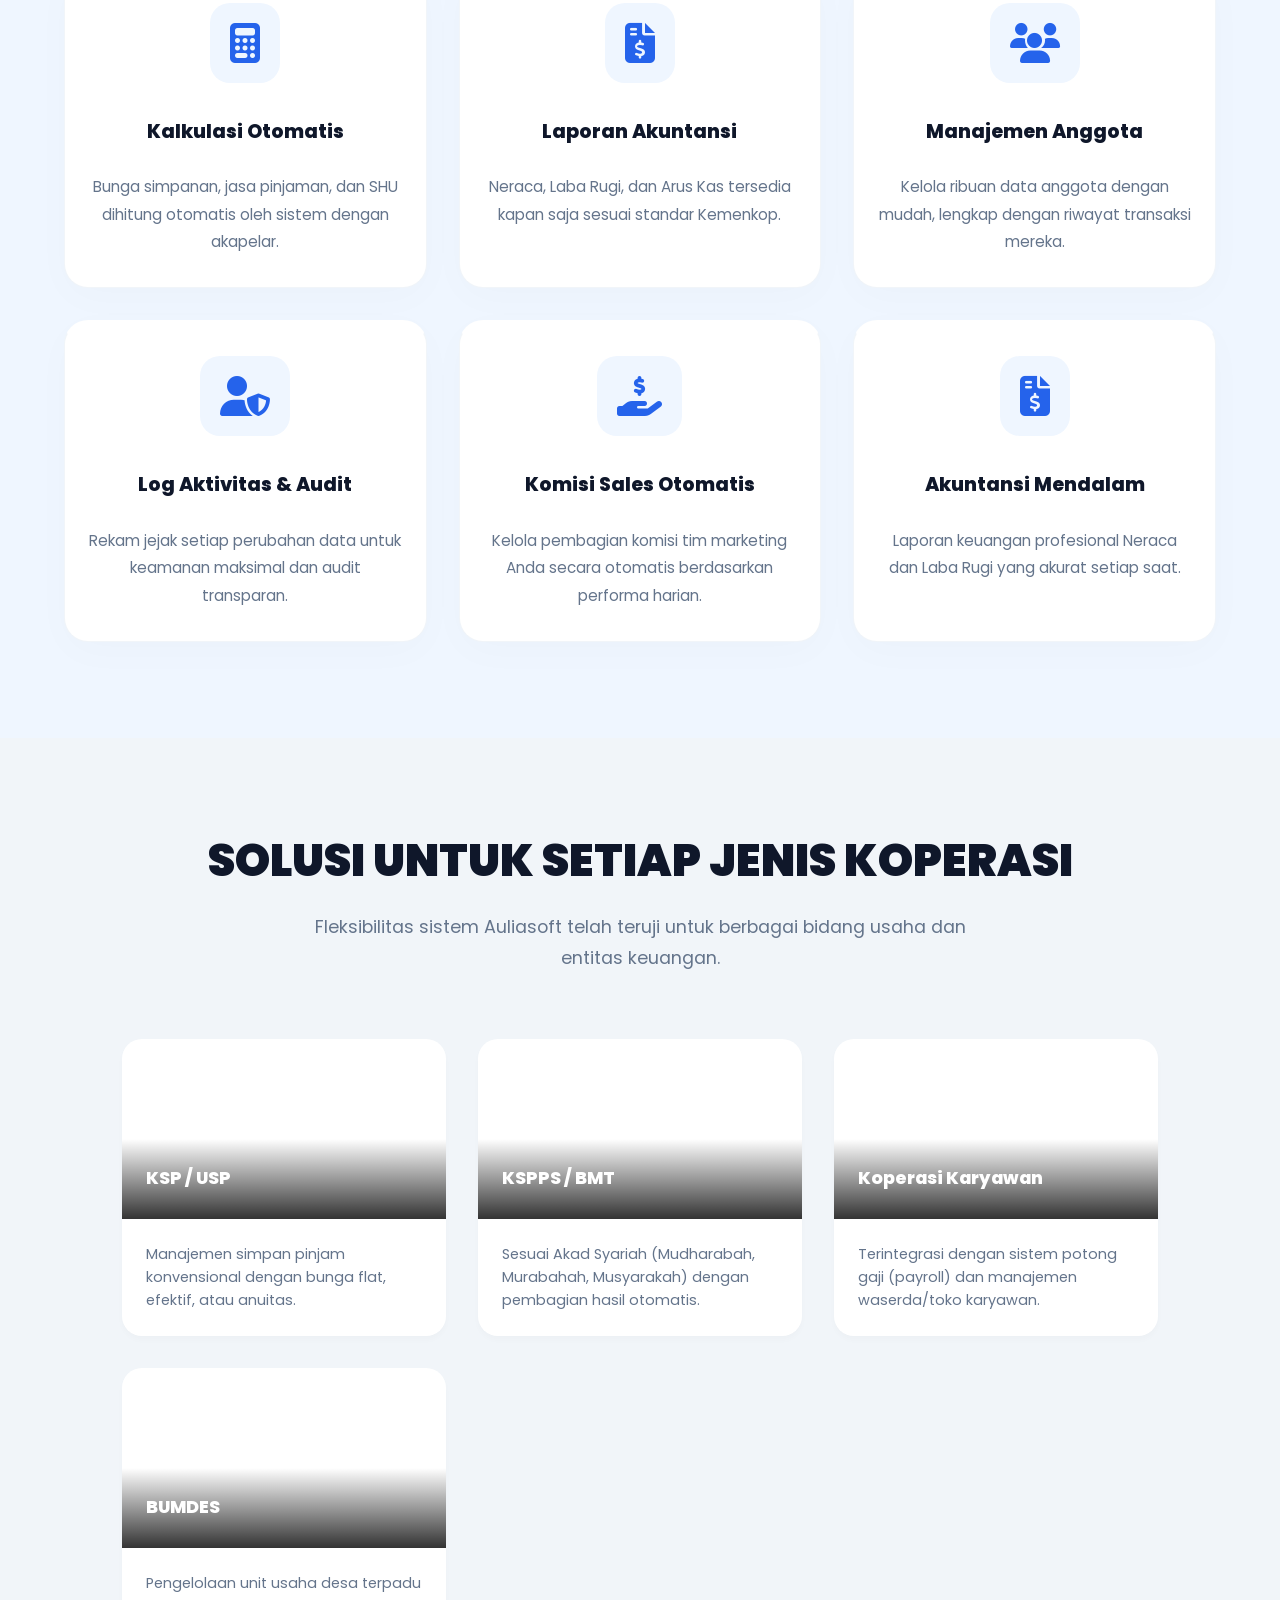
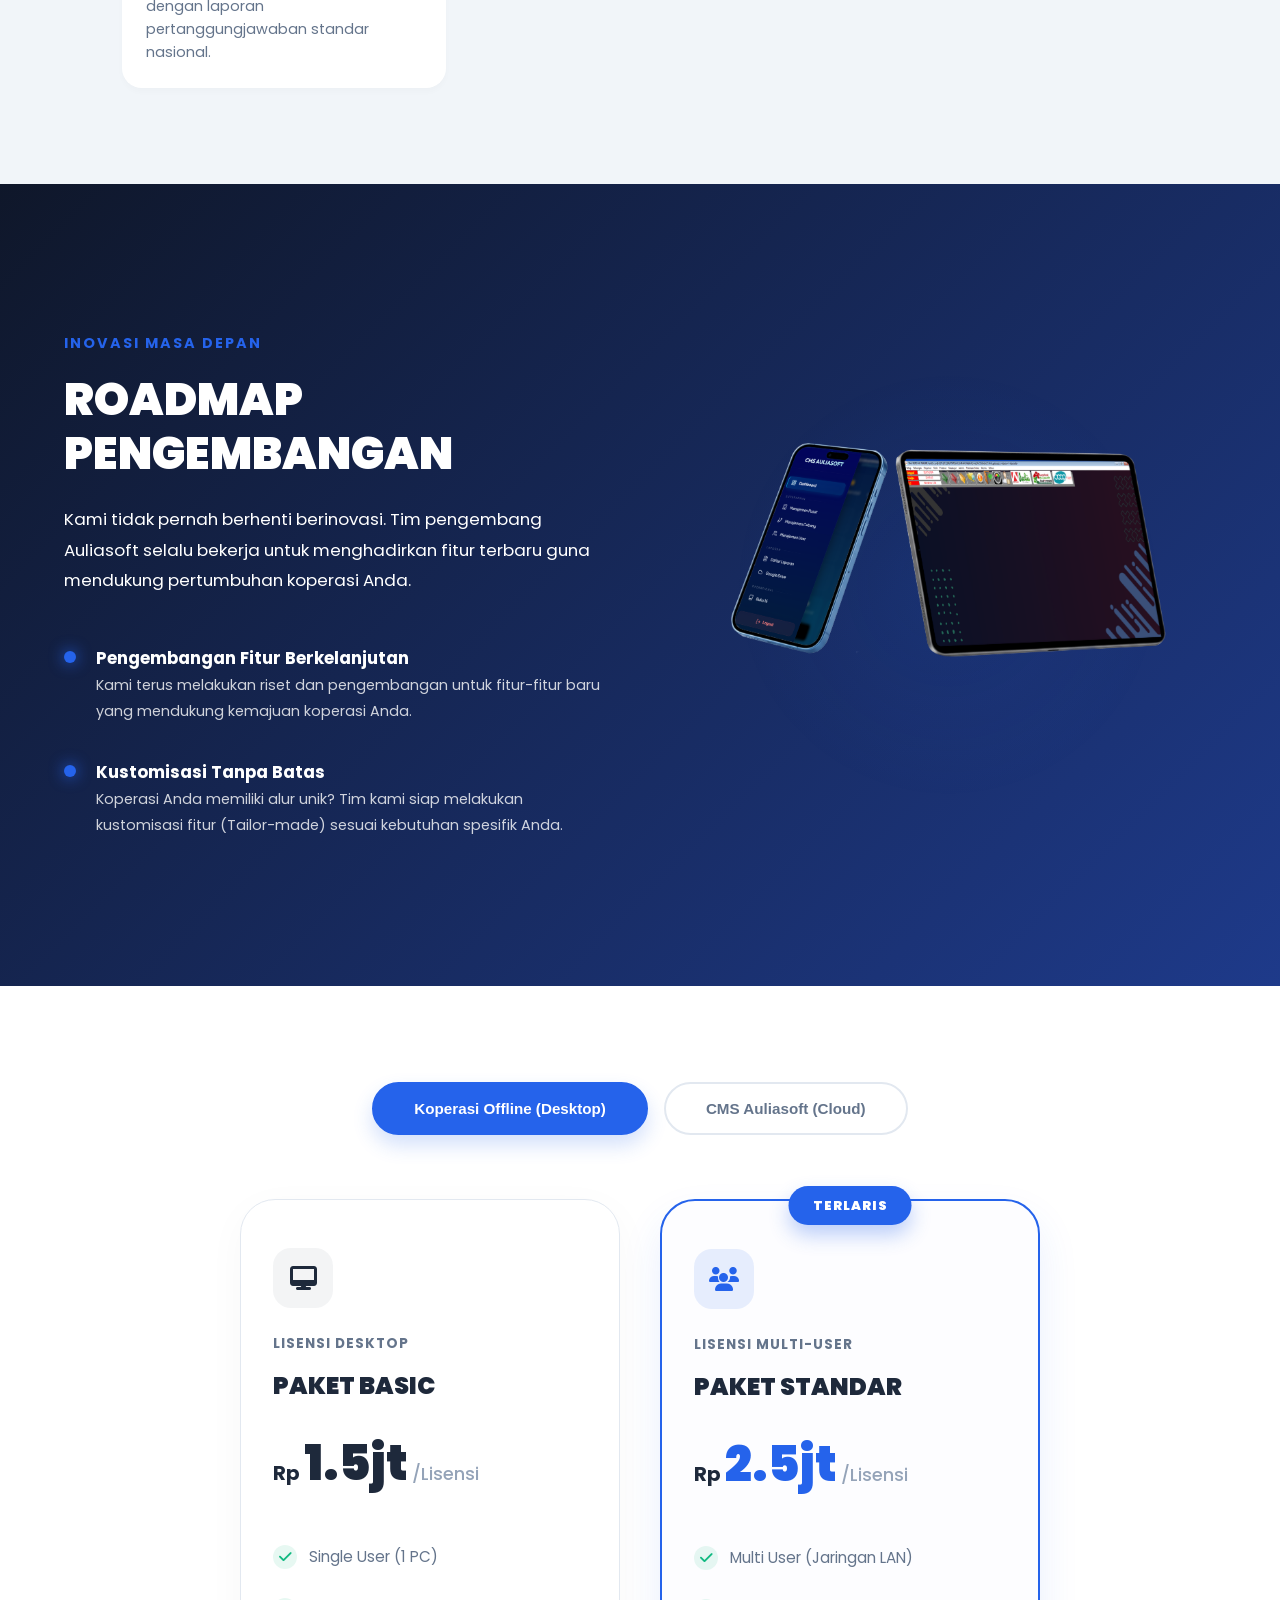
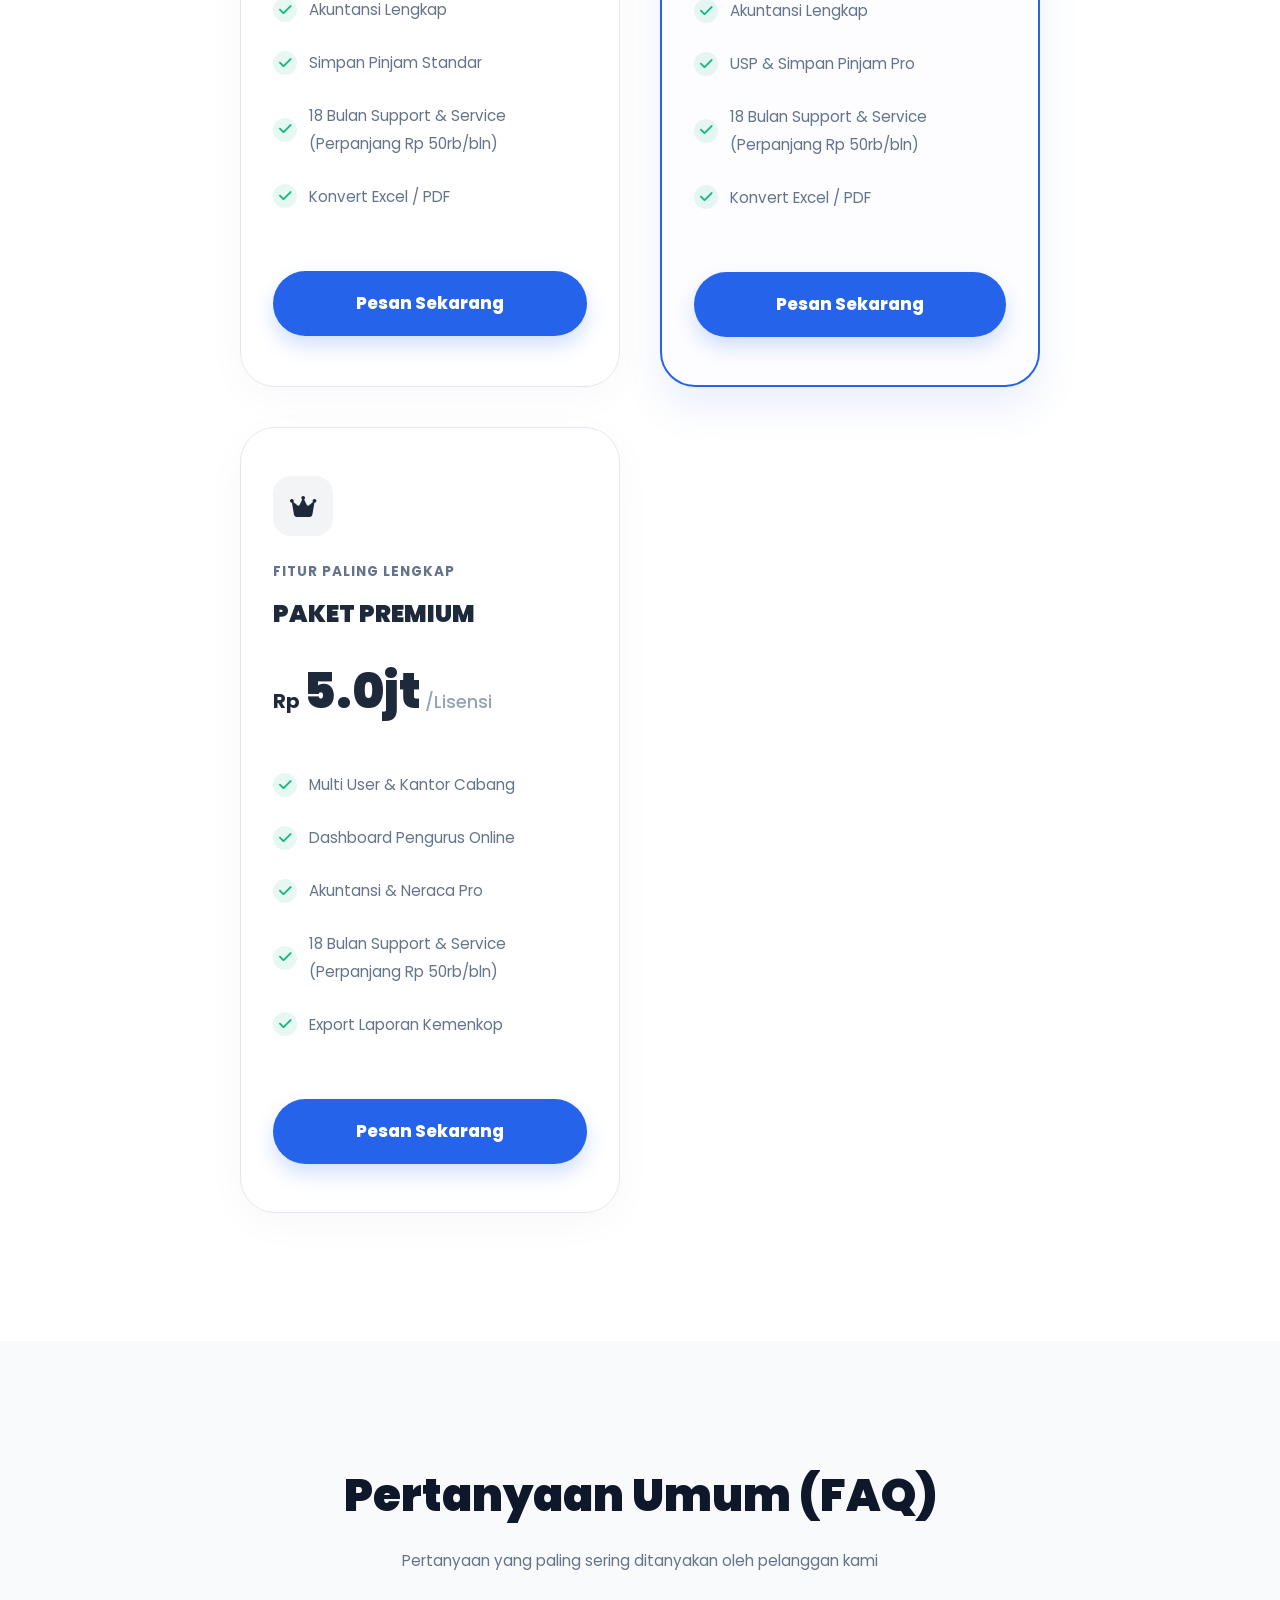
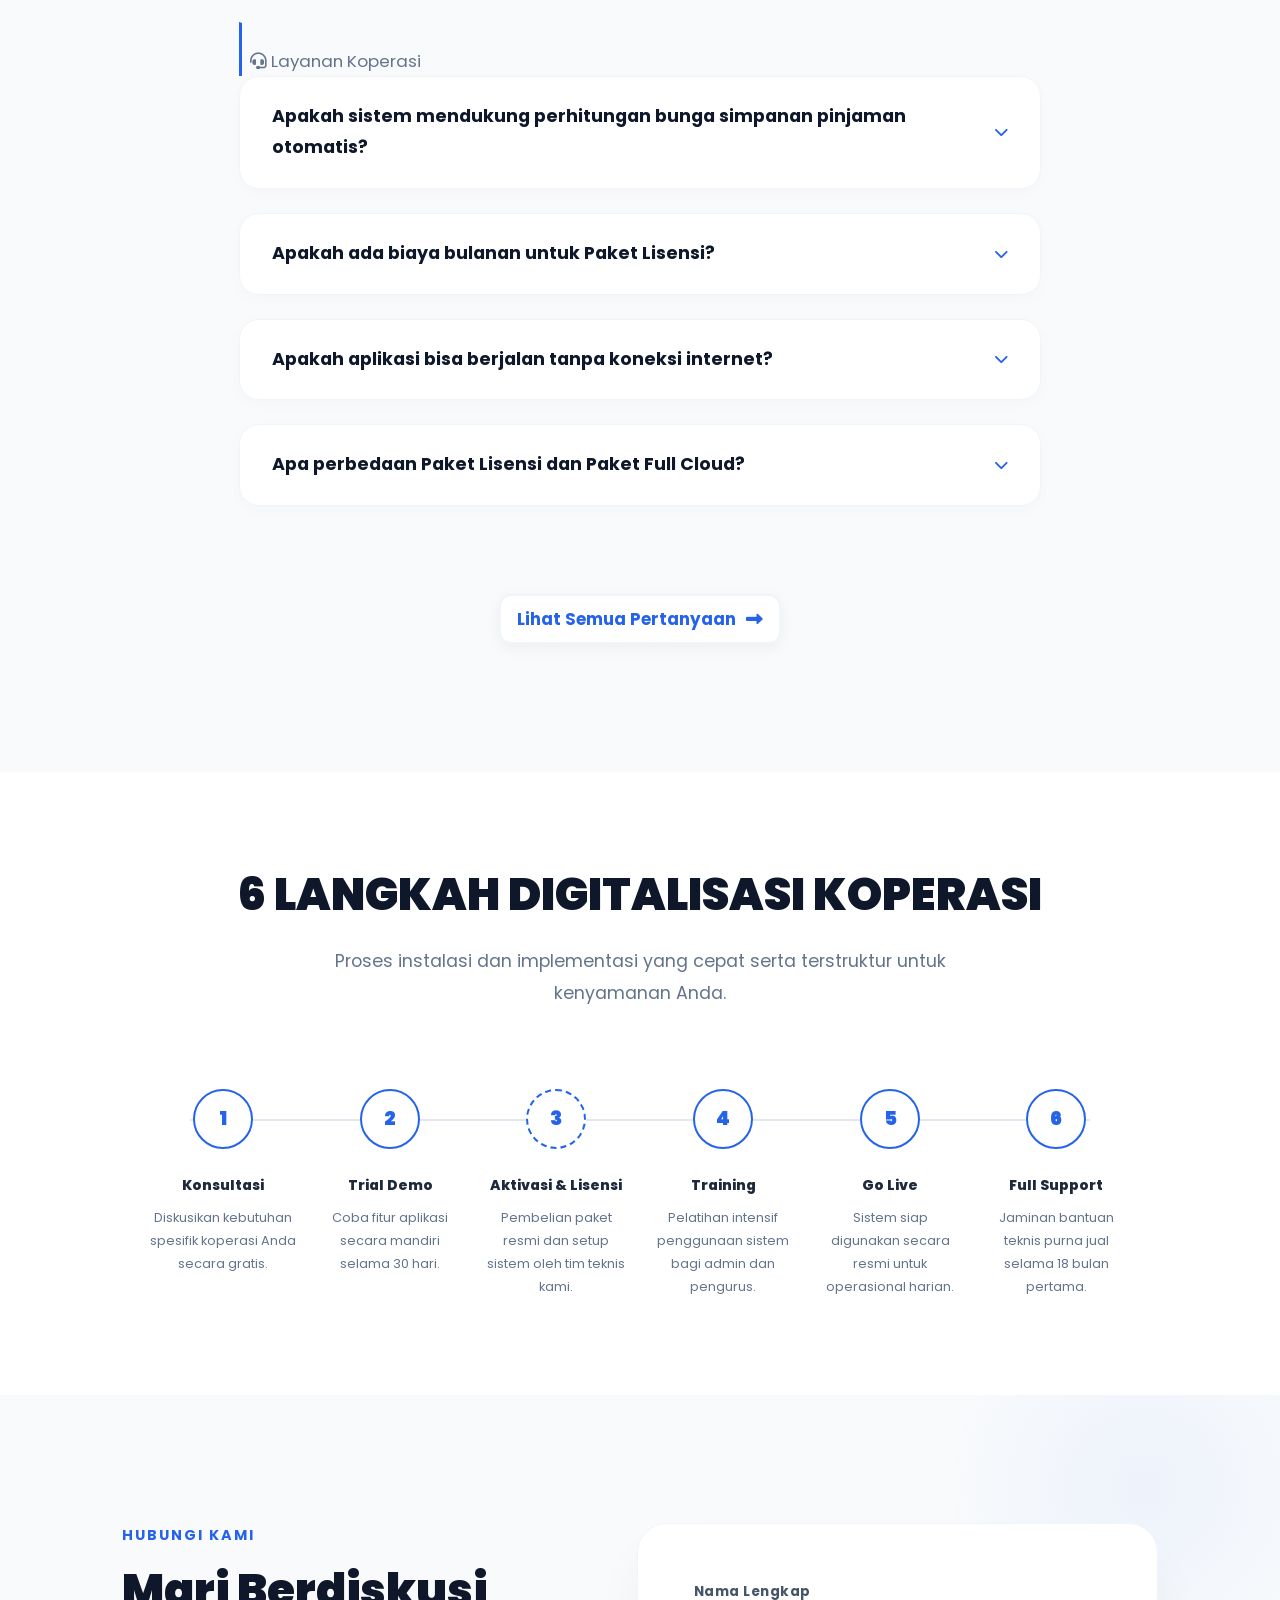
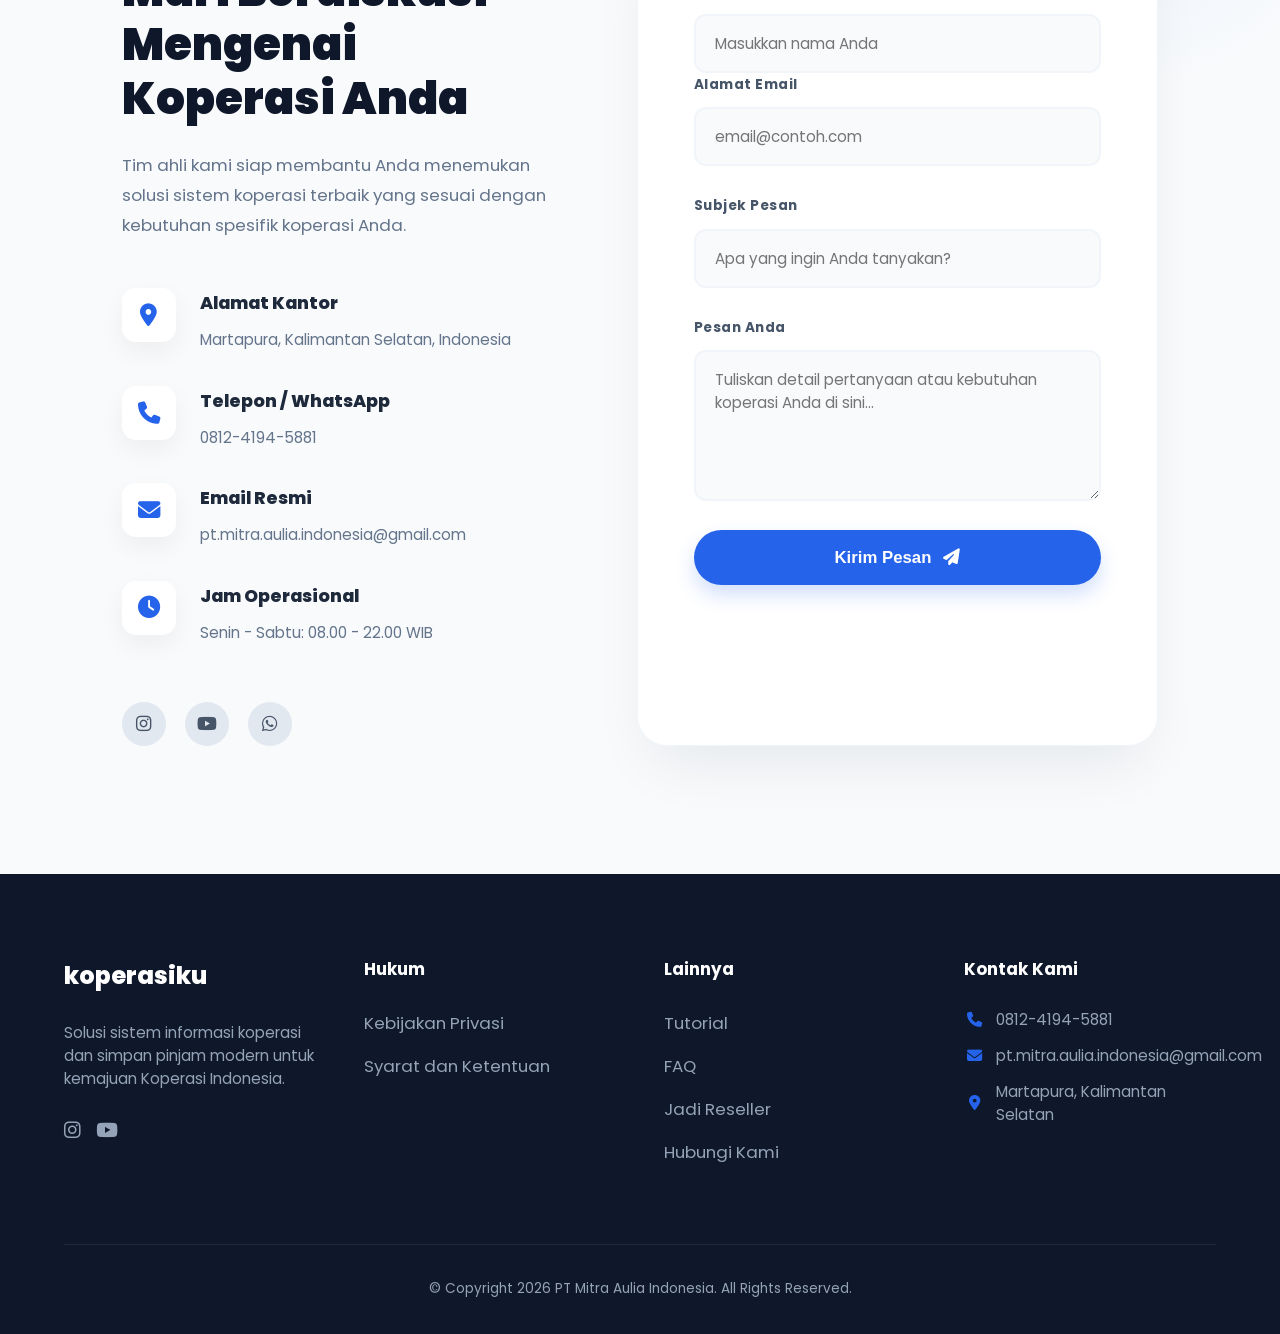
==== commit 834430ca: "penambahan" ====
--- a/index.html
+++ b/index.html
@@ -11,7 +11,7 @@
     content="aplikasi koperasi, software simpan pinjam, sistem informasi koperasi, manajemen anggota koperasi, aplikasi bmt syariah, software koperasi terbaik" />
   <link href="https://fonts.googleapis.com/css2?family=Poppins:wght@300;400;500;600;700;800;900&display=swap"
     rel="stylesheet" />
-  <link rel="stylesheet" href="https://cdnjs.cloudflare.com/ajax/libs/font-awesome/6.0.0/css/all.min.css" />
+  <link rel="stylesheet" href="https://cdnjs.cloudflare.com/ajax/libs/font-awesome/6.5.1/css/all.min.css" />
   <link rel="stylesheet" href="css/style.css" />
 </head>
 
@@ -77,6 +77,35 @@
             <div class="monitor-base"></div>
             <div class="ambient-glow"></div>
           </div>
+        </div>
+      </div>
+    </div>
+  </section>
+
+  <!-- Section: Kenapa Memilih Kami? (USP) -->
+  <section class="usp-section">
+    <div class="container">
+      <div class="section-header text-center">
+        <h2 class="section-title">KENAPA MEMILIH KOPERASIKU?</h2>
+        <p>Solusi terpercaya yang mengutamakan keamanan, kepatuhan, dan kemudahan operasional.</p>
+      </div>
+      <div class="usp-grid">
+        <div class="usp-card fade-in">
+          <div class="usp-icon"><i class="fas fa-gavel"></i></div>
+          <h4>Kepatuhan Regulasi</h4>
+          <p>Sistem selalu diperbarui mengikuti aturan terbaru <strong>Permenkop No. 2 Tahun 2024</strong> dan standar
+            <strong>SAK-EP</strong>.
+          </p>
+        </div>
+        <div class="usp-card fade-in delay-1">
+          <div class="usp-icon"><i class="fas fa-user-shield"></i></div>
+          <h4>Keamanan Data Berlapis</h4>
+          <p>Database terenkripsi dengan sistem backup otomatis harian ke cloud. Data Anda adalah prioritas kami.</p>
+        </div>
+        <div class="usp-card fade-in delay-2">
+          <div class="usp-icon"><i class="fas fa-network-wired"></i></div>
+          <h4>Sistem Hybrid Canggih</h4>
+          <p>Nikmati stabilitas koneksi lokal (Offline) dengan fleksibilitas pemantauan dari mana saja (Online).</p>
         </div>
       </div>
     </div>
@@ -232,6 +261,97 @@
         <i class="fas fa-file-invoice-dollar"></i>
         <h4>Akuntansi Mendalam</h4>
         <p>Laporan keuangan profesional Neraca dan Laba Rugi yang akurat setiap saat.</p>
+      </div>
+    </div>
+  </section>
+
+  <!-- Section: Target Pengguna & Use Cases -->
+  <section class="use-cases-section" id="target-pengguna">
+    <div class="container">
+      <div class="section-header text-center">
+        <h2 class="section-title">SOLUSI UNTUK SETIAP JENIS KOPERASI</h2>
+        <p>Fleksibilitas sistem Auliasoft telah teruji untuk berbagai bidang usaha dan entitas keuangan.</p>
+      </div>
+      <div class="use-case-grid">
+        <div class="use-case-card fade-in">
+          <div class="use-case-img"
+            style="background-image: url('https://images.unsplash.com/photo-1554224155-8d04cb21cd6c?auto=format&fit=crop&q=80&w=400')">
+            <div class="use-case-overlay">
+              <h4>KSP / USP</h4>
+            </div>
+          </div>
+          <div class="use-case-body">
+            <p>Manajemen simpan pinjam konvensional dengan bunga flat, efektif, atau anuitas.</p>
+          </div>
+        </div>
+        <div class="use-case-card fade-in delay-1">
+          <div class="use-case-img"
+            style="background-image: url('https://images.unsplash.com/photo-1542831371-29b0f74f9713?auto=format&fit=crop&q=80&w=400')">
+            <div class="use-case-overlay">
+              <h4>KSPPS / BMT</h4>
+            </div>
+          </div>
+          <div class="use-case-body">
+            <p>Sesuai Akad Syariah (Mudharabah, Murabahah, Musyarakah) dengan pembagian hasil otomatis.</p>
+          </div>
+        </div>
+        <div class="use-case-card fade-in delay-2">
+          <div class="use-case-img"
+            style="background-image: url('https://images.unsplash.com/photo-1519389950473-47ba0277781c?auto=format&fit=crop&q=80&w=400')">
+            <div class="use-case-overlay">
+              <h4>Koperasi Karyawan</h4>
+            </div>
+          </div>
+          <div class="use-case-body">
+            <p>Terintegrasi dengan sistem potong gaji (payroll) dan manajemen waserda/toko karyawan.</p>
+          </div>
+        </div>
+        <div class="use-case-card fade-in delay-3">
+          <div class="use-case-img"
+            style="background-image: url('https://images.unsplash.com/photo-1507679799987-c73779587ccf?auto=format&fit=crop&q=80&w=400')">
+            <div class="use-case-overlay">
+              <h4>BUMDES</h4>
+            </div>
+          </div>
+          <div class="use-case-body">
+            <p>Pengelolaan unit usaha desa terpadu dengan laporan pertanggungjawaban standar nasional.</p>
+          </div>
+        </div>
+      </div>
+    </div>
+  </section>
+
+  <!-- Section: Roadmap & Customization -->
+  <section class="roadmap-section">
+    <div class="roadmap-container">
+      <div class="roadmap-content fade-in">
+        <span class="section-subtitle" style="color: var(--secondary-color);">Inovasi Masa Depan</span>
+        <h2 class="section-title">ROADMAP PENGEMBANGAN</h2>
+        <p>Kami tidak pernah berhenti berinovasi. Tim pengembang Auliasoft selalu bekerja untuk menghadirkan fitur
+          terbaru guna mendukung pertumbuhan koperasi Anda.</p>
+        <div class="roadmap-list">
+          <div class="roadmap-item">
+            <div class="roadmap-dot"></div>
+            <div>
+              <h4>Pengembangan Fitur Berkelanjutan</h4>
+              <p style="opacity: 0.8; font-size: 0.9rem;">Kami terus melakukan riset dan pengembangan untuk fitur-fitur
+                baru yang mendukung kemajuan koperasi Anda.</p>
+            </div>
+          </div>
+          <div class="roadmap-item">
+            <div class="roadmap-dot"></div>
+            <div>
+              <h4>Kustomisasi Tanpa Batas</h4>
+              <p style="opacity: 0.8; font-size: 0.9rem;">Koperasi Anda memiliki alur unik? Tim kami siap melakukan
+                kustomisasi fitur (Tailor-made) sesuai kebutuhan spesifik Anda.</p>
+            </div>
+          </div>
+        </div>
+      </div>
+      <div class="roadmap-visual fade-in delay-2">
+        <div class="image-wrapper">
+          <img src="img/phone-tablet.png" alt="Roadmap Auliasoft" class="mockup-tablet">
+        </div>
       </div>
     </div>
   </section>
@@ -488,6 +608,48 @@
     </div>
   </section>
 
+  <!-- Section: Alur Implementasi Digital -->
+  <section class="flow-section" id="alur">
+    <div class="container">
+      <div class="section-header text-center">
+        <h2 class="section-title">6 LANGKAH DIGITALISASI KOPERASI</h2>
+        <p>Proses instalasi dan implementasi yang cepat serta terstruktur untuk kenyamanan Anda.</p>
+      </div>
+      <div class="flow-steps">
+        <div class="flow-step fade-in">
+          <div class="step-circle">1</div>
+          <h5>Konsultasi</h5>
+          <p>Diskusikan kebutuhan spesifik koperasi Anda secara gratis.</p>
+        </div>
+        <div class="flow-step fade-in delay-1">
+          <div class="step-circle">2</div>
+          <h5>Trial Demo</h5>
+          <p>Coba fitur aplikasi secara mandiri selama 30 hari.</p>
+        </div>
+        <div class="flow-step fade-in delay-2">
+          <div class="step-circle" style="border-style: dashed;">3</div>
+          <h5>Aktivasi & Lisensi</h5>
+          <p>Pembelian paket resmi dan setup sistem oleh tim teknis kami.</p>
+        </div>
+        <div class="flow-step fade-in delay-3">
+          <div class="step-circle">4</div>
+          <h5>Training</h5>
+          <p>Pelatihan intensif penggunaan sistem bagi admin dan pengurus.</p>
+        </div>
+        <div class="flow-step fade-in delay-4">
+          <div class="step-circle">5</div>
+          <h5>Go Live</h5>
+          <p>Sistem siap digunakan secara resmi untuk operasional harian.</p>
+        </div>
+        <div class="flow-step fade-in delay-5">
+          <div class="step-circle">6</div>
+          <h5>Full Support</h5>
+          <p>Jaminan bantuan teknis purna jual selama 18 bulan pertama.</p>
+        </div>
+      </div>
+    </div>
+  </section>
+
   <!-- Kontak Form Section Redesign -->
   <section id="kontak-form">
     <div class="container">
--- a/css/style.css
+++ b/css/style.css
@@ -2575,6 +2575,244 @@
   margin: 0 auto;
 }
 
+/* ===== NEW PRODUCT KNOWLEDGE SECTIONS ===== */
+
+/* Section: USP / Why Us */
+.usp-section {
+  padding: 6rem 5%;
+  background: white;
+}
+
+.usp-grid {
+  display: grid;
+  grid-template-columns: repeat(auto-fit, minmax(280px, 1fr));
+  gap: 2.5rem;
+  max-width: 1200px;
+  margin: 4rem auto 0;
+}
+
+.usp-card {
+  padding: 2.5rem;
+  background: #f8fafc;
+  border-radius: 24px;
+  transition: all 0.3s ease;
+  border: 1px solid transparent;
+}
+
+.usp-card:hover {
+  background: white;
+  transform: translateY(-10px);
+  box-shadow: 0 20px 40px rgba(37, 99, 235, 0.1);
+  border-color: rgba(37, 99, 235, 0.2);
+}
+
+.usp-icon {
+  width: 60px;
+  height: 60px;
+  background: white;
+  color: var(--primary-color);
+  border-radius: 16px;
+  display: flex;
+  align-items: center;
+  justify-content: center;
+  font-size: 1.5rem;
+  margin-bottom: 1.5rem;
+  box-shadow: 0 10px 20px rgba(0, 0, 0, 0.05);
+}
+
+.usp-card h4 {
+  font-size: 1.25rem;
+  font-weight: 800;
+  color: #1e293b;
+  margin-bottom: 1rem;
+}
+
+/* Section: Use Cases */
+.use-cases-section {
+  padding: 6rem 5%;
+  background: #f1f5f9;
+}
+
+.use-case-grid {
+  display: grid;
+  grid-template-columns: repeat(auto-fit, minmax(250px, 1fr));
+  gap: 2rem;
+  max-width: 1200px;
+  margin: 4rem auto 0;
+}
+
+.use-case-card {
+  background: white;
+  border-radius: 20px;
+  overflow: hidden;
+  box-shadow: 0 4px 6px rgba(0, 0, 0, 0.02);
+  transition: all 0.3s ease;
+}
+
+.use-case-card:hover {
+  transform: scale(1.03);
+  box-shadow: 0 20px 30px rgba(0, 0, 0, 0.05);
+}
+
+.use-case-img {
+  height: 180px;
+  background-size: cover;
+  background-position: center;
+  position: relative;
+}
+
+.use-case-overlay {
+  position: absolute;
+  bottom: 0;
+  left: 0;
+  right: 0;
+  padding: 1.5rem;
+  background: linear-gradient(to top, rgba(0, 0, 0, 0.8), transparent);
+  color: white;
+}
+
+.use-case-overlay h4 {
+  font-weight: 800;
+  font-size: 1.1rem;
+}
+
+.use-case-body {
+  padding: 1.5rem;
+}
+
+.use-case-body p {
+  font-size: 0.9rem;
+  color: #64748b;
+  line-height: 1.6;
+}
+
+/* Section: Roadmap & Customization */
+.roadmap-section {
+  padding: 8rem 5%;
+  background: linear-gradient(135deg, #0f172a 0%, #1e3a8a 100%);
+  color: white;
+  overflow: hidden;
+}
+
+.roadmap-container {
+  max-width: 1200px;
+  margin: 0 auto;
+  display: grid;
+  grid-template-columns: 1fr 1fr;
+  gap: 5rem;
+  align-items: center;
+}
+
+.roadmap-content h2,
+.roadmap-content h4 {
+  color: white;
+}
+
+.roadmap-list {
+  margin-top: 3rem;
+  display: flex;
+  flex-direction: column;
+  gap: 2rem;
+}
+
+.roadmap-item {
+  display: flex;
+  gap: 20px;
+  align-items: flex-start;
+}
+
+.roadmap-dot {
+  width: 12px;
+  height: 12px;
+  background: var(--primary-color);
+  border-radius: 50%;
+  margin-top: 8px;
+  box-shadow: 0 0 15px var(--primary-color);
+  flex-shrink: 0;
+}
+
+/* Section: Implementation Flow */
+.flow-section {
+  padding: 6rem 5%;
+  background: white;
+}
+
+.flow-steps {
+  display: flex;
+  justify-content: space-between;
+  max-width: 1000px;
+  margin: 5rem auto 0;
+  position: relative;
+}
+
+.flow-steps::before {
+  content: '';
+  position: absolute;
+  top: 30px;
+  left: 50px;
+  right: 50px;
+  height: 2px;
+  background: #e2e8f0;
+  z-index: 0;
+}
+
+.flow-step {
+  position: relative;
+  z-index: 1;
+  text-align: center;
+  flex: 1;
+}
+
+.step-circle {
+  width: 60px;
+  height: 60px;
+  background: white;
+  border: 2px solid var(--primary-color);
+  color: var(--primary-color);
+  border-radius: 50%;
+  display: flex;
+  align-items: center;
+  justify-content: center;
+  font-weight: 900;
+  font-size: 1.2rem;
+  margin: 0 auto 1.5rem;
+  transition: all 0.3s;
+}
+
+.flow-step:hover .step-circle {
+  background: var(--primary-color);
+  color: white;
+  transform: scale(1.1);
+}
+
+.flow-step h5 {
+  font-weight: 800;
+  color: #1e293b;
+  margin-bottom: 0.5rem;
+}
+
+.flow-step p {
+  font-size: 0.8rem;
+  color: #64748b;
+  padding: 0 10px;
+}
+
+@media (max-width: 991px) {
+  .roadmap-container {
+    grid-template-columns: 1fr;
+    gap: 3rem;
+  }
+
+  .flow-steps {
+    flex-direction: column;
+    gap: 3rem;
+  }
+
+  .flow-steps::before {
+    display: none;
+  }
+}
+
 @media (max-width: 768px) {
   .promo-upgrade-section {
     padding: 5rem 5%;
